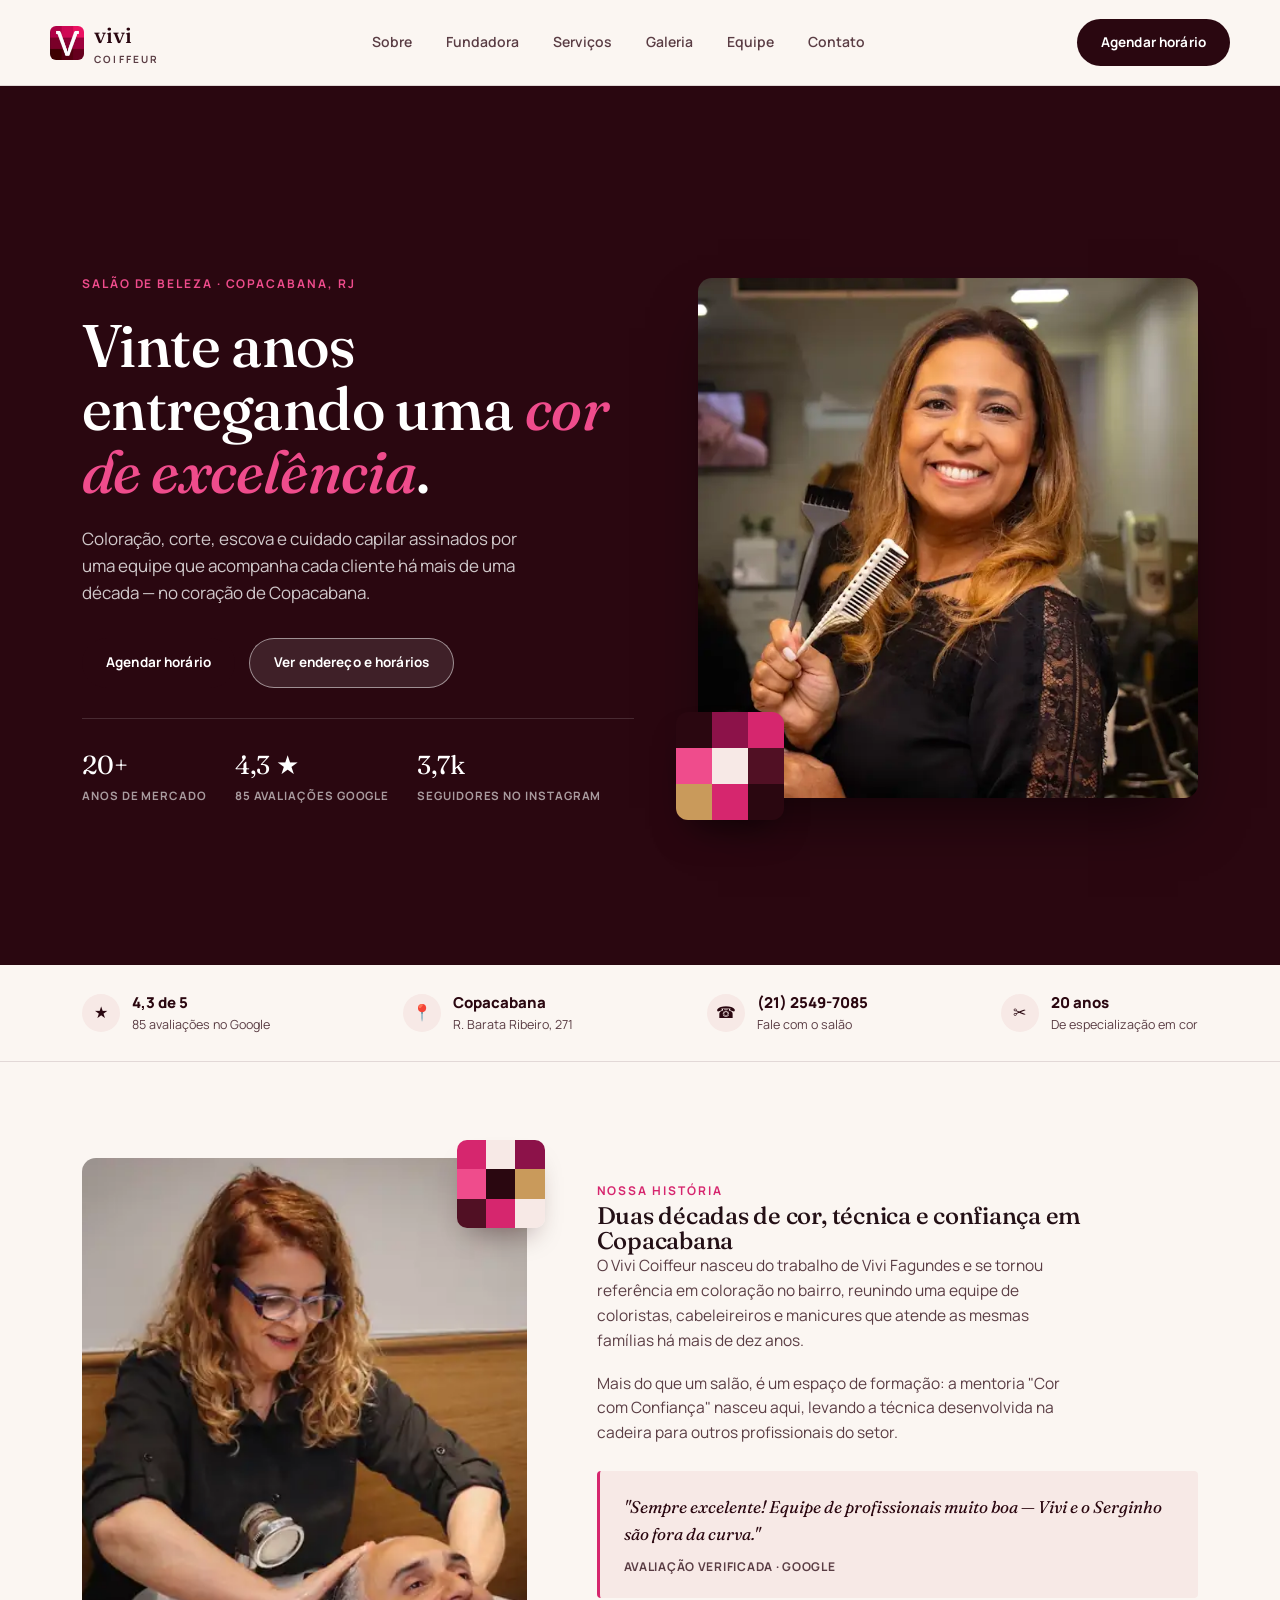
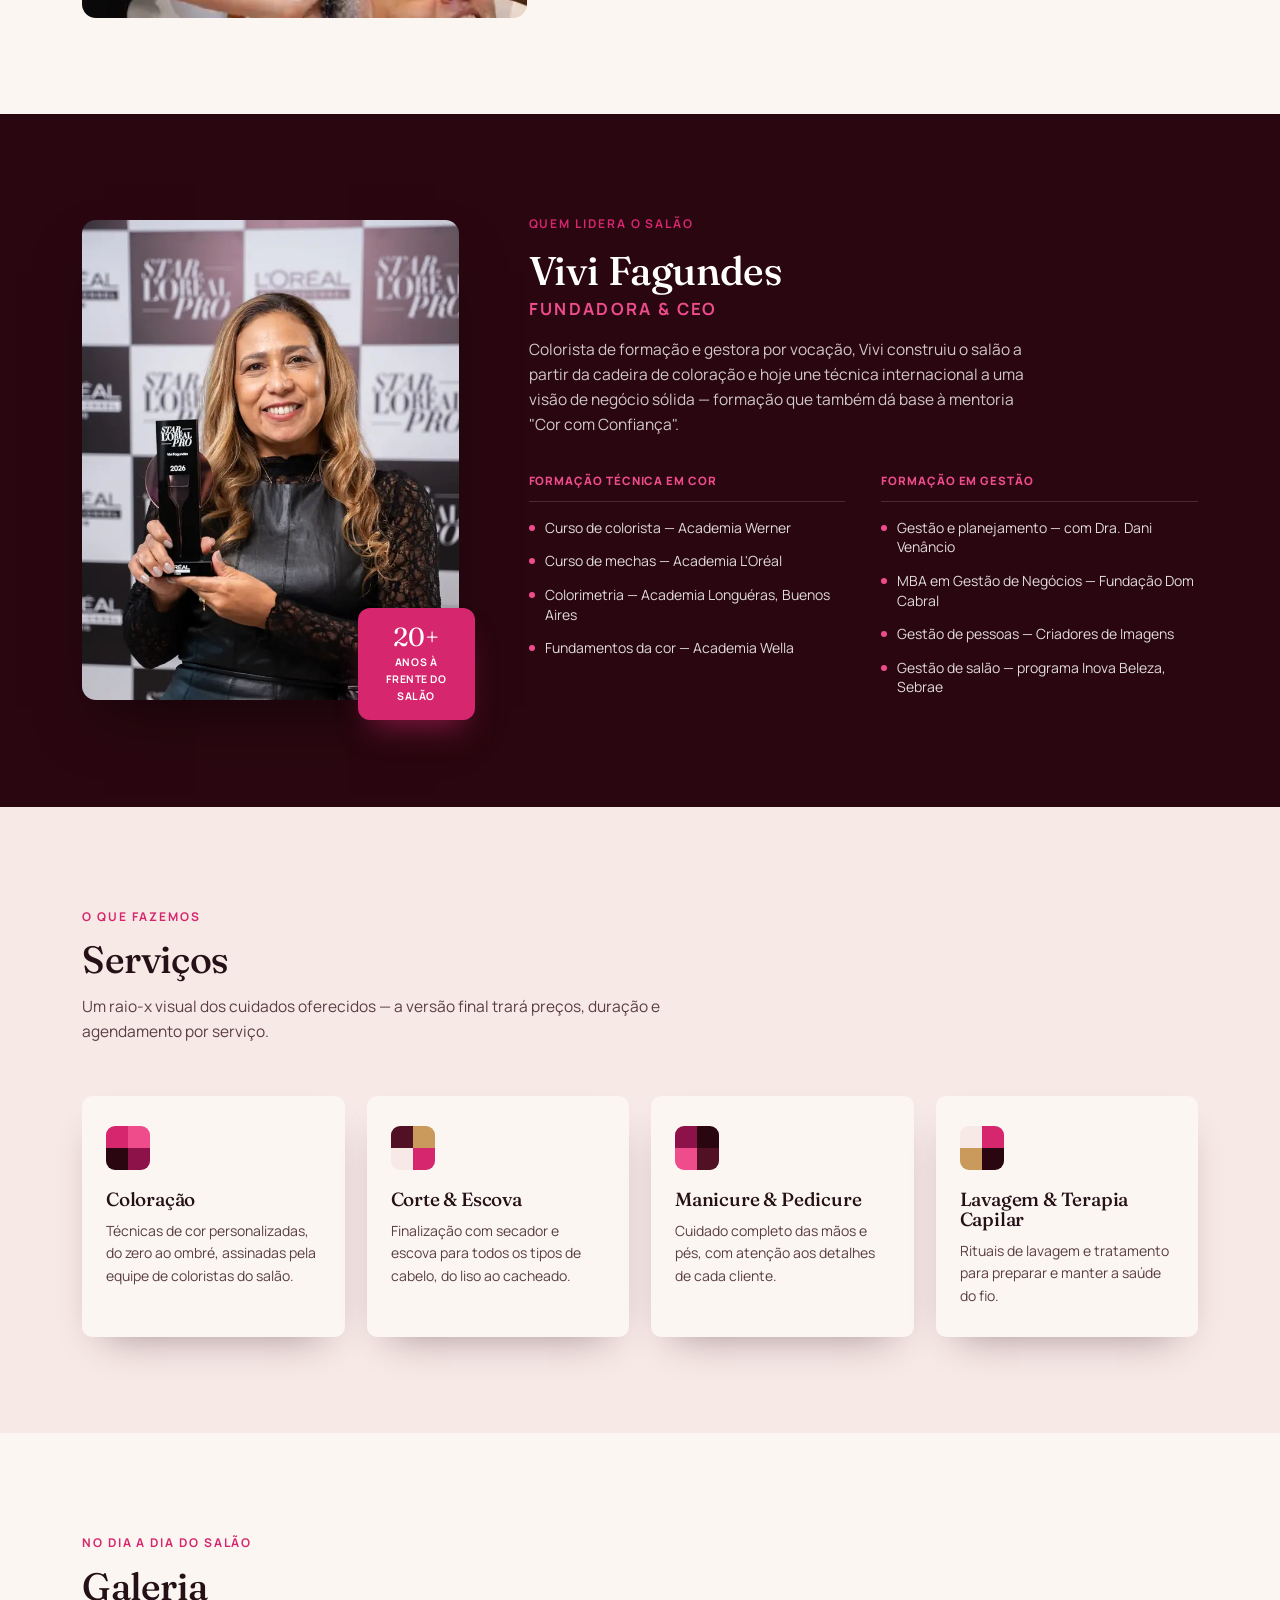
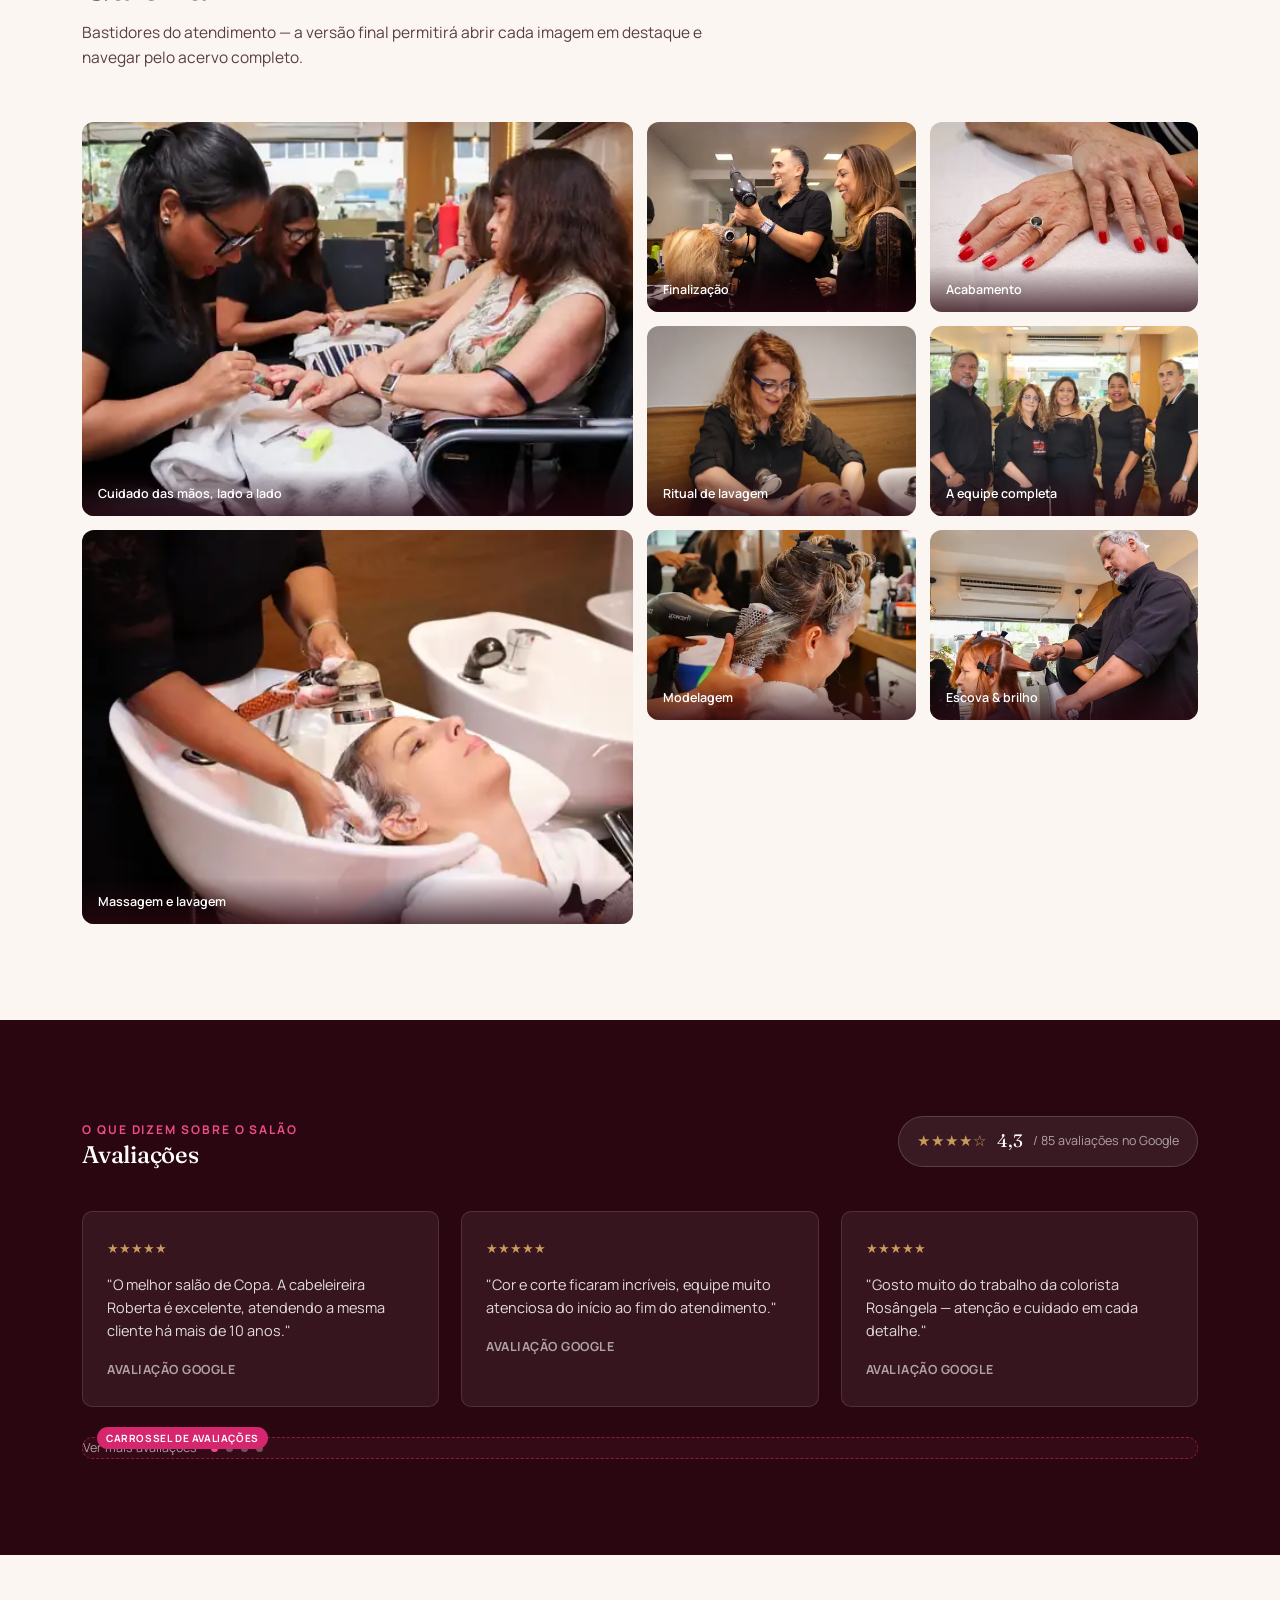
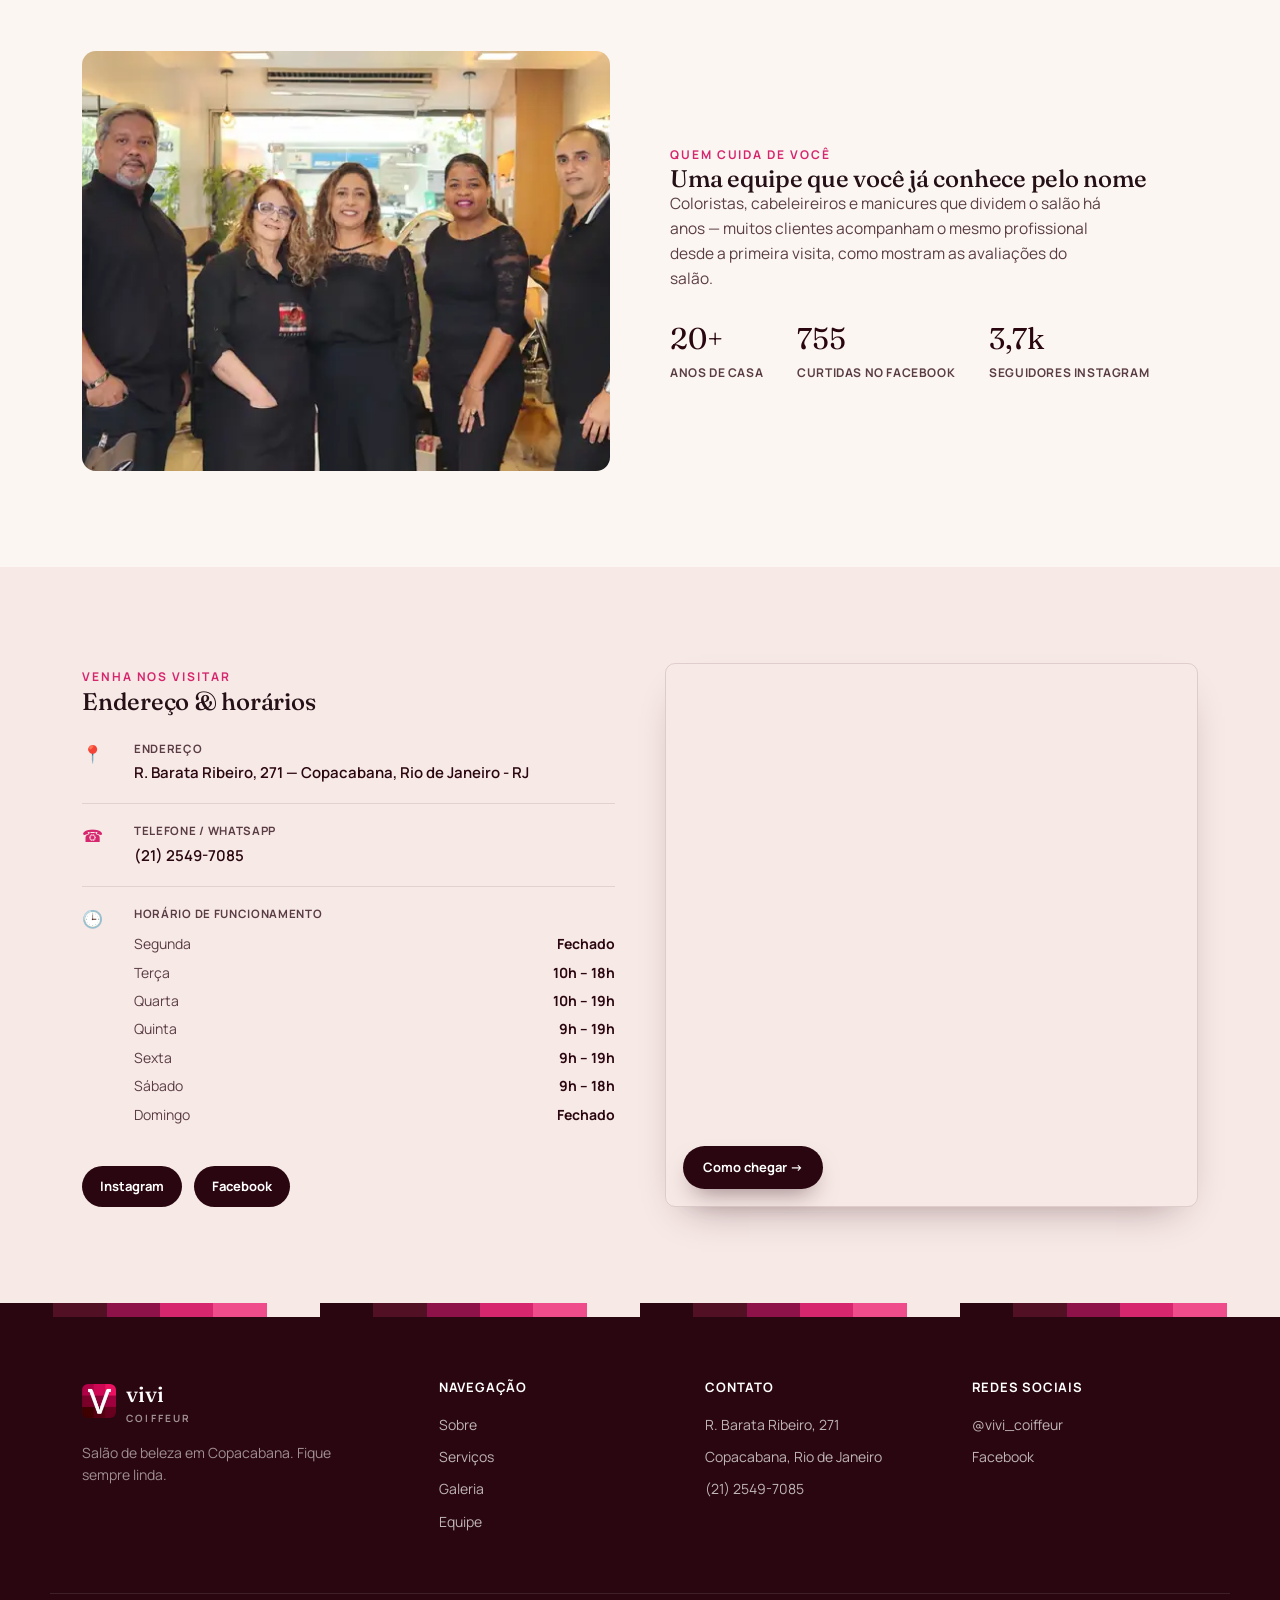
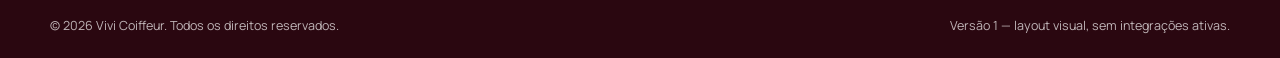
==== indexV3.html @ ca7fa46f "ReleaseV0" ====
<!DOCTYPE html>
<html lang="pt-BR">
<head>
<meta charset="UTF-8">
<meta name="viewport" content="width=device-width, initial-scale=1.0">
<title>Vivi Coiffeur — Salão de Beleza em Copacabana</title>
<link rel="preconnect" href="https://fonts.googleapis.com">
<link href="https://fonts.googleapis.com/css2?family=Fraunces:ital,opsz,wght@0,9..144,300;0,9..144,500;0,9..144,600;1,9..144,500&family=Manrope:wght@400;500;600;700;800&display=swap" rel="stylesheet">
<style>
  :root{
    --wine-950:#2a0710;
    --wine-900:#3a0a17;
    --wine-800:#511024;
    --berry-600:#8c1249;
    --pink-500:#d6266e;
    --pink-400:#ef4c8c;
    --blush-100:#f7e9e6;
    --cream-50:#fbf6f2;
    --ink:#241016;
    --ink-soft:#5a3d44;
    --gold:#c99a5b;
    --line: rgba(42,7,16,0.12);
    --radius-sm: 4px;
    --radius-md: 10px;
    --shadow-card: 0 18px 40px -22px rgba(42,7,16,0.45);
  }

  *{box-sizing:border-box; margin:0; padding:0;}
  html{scroll-behavior:smooth;}
  body{
    font-family:'Manrope', sans-serif;
    background:var(--cream-50);
    color:var(--ink);
    line-height:1.6;
    -webkit-font-smoothing:antialiased;
  }
  img{max-width:100%; display:block;}
  a{color:inherit; text-decoration:none;}
  .wrap{max-width:1180px; margin:0 auto; padding:0 32px;}
  h1,h2,h3{font-family:'Fraunces', serif; font-weight:500; letter-spacing:-0.01em; line-height:1.05;}
  .eyebrow{
    font-family:'Manrope', sans-serif;
    font-size:12px; font-weight:700; letter-spacing:0.16em; text-transform:uppercase;
    color:var(--pink-500);
  }
  .eyebrow.on-dark{ color:var(--pink-400); }

  /* ---------- swatch mosaic signature ---------- */
  .swatches{
    display:grid;
    grid-template-columns:repeat(3,1fr);
    grid-template-rows:repeat(3,1fr);
  }
  .swatches span{display:block;}
  .swatch-a{background:var(--wine-950);}
  .swatch-b{background:var(--wine-800);}
  .swatch-c{background:var(--berry-600);}
  .swatch-d{background:var(--pink-500);}
  .swatch-e{background:var(--pink-400);}
  .swatch-f{background:var(--blush-100);}
  .swatch-g{background:var(--gold);}

  .divider-swatches{
    display:grid;
    grid-template-columns:repeat(24,1fr);
    height:14px;
    width:100%;
  }
  .divider-swatches span:nth-child(6n+1){background:var(--wine-950);}
  .divider-swatches span:nth-child(6n+2){background:var(--wine-800);}
  .divider-swatches span:nth-child(6n+3){background:var(--berry-600);}
  .divider-swatches span:nth-child(6n+4){background:var(--pink-500);}
  .divider-swatches span:nth-child(6n+5){background:var(--pink-400);}
  .divider-swatches span:nth-child(6n+6){background:var(--blush-100);}

  /* ---------- interaction placeholder marker (dev annotation, remove in v2) ---------- */
  .interactive-slot{
    position:relative;
    border:1.5px dashed rgba(214,38,110,0.55);
    border-radius:var(--radius-md);
    background:rgba(239,76,140,0.06);
  }
  .interactive-slot::before{
    content: attr(data-slot);
    position:absolute;
    top:-11px; left:14px;
    background:var(--pink-500);
    color:#fff;
    font-size:10px;
    font-weight:700;
    letter-spacing:0.06em;
    text-transform:uppercase;
    padding:3px 9px;
    border-radius:20px;
    white-space:nowrap;
  }

  /* ---------- header ---------- */
  header{
    position:sticky; top:0; z-index:50;
    background:rgba(251,246,242,0.92);
    backdrop-filter:blur(8px);
    border-bottom:1px solid var(--line);
  }
  .nav{
    display:flex; align-items:center; justify-content:space-between;
    padding:18px 0;
  }
  .logo-mark{display:flex; align-items:center; gap:10px;}
  .logo-mark .v-tile{
    width:34px; height:34px; border-radius:6px; overflow:hidden;
    flex-shrink:0; object-fit:cover; display:block;
  }
  .logo-word{font-family:'Fraunces', serif; font-size:22px; font-weight:500; color:var(--wine-950);}
  .logo-word small{display:block; font-family:'Manrope',sans-serif; font-size:10px; letter-spacing:0.22em; text-transform:uppercase; color:var(--ink-soft); font-weight:700; margin-top:-2px;}

  nav.links{display:flex; gap:34px; font-size:14px; font-weight:600; color:var(--ink-soft);}
  nav.links a:hover{color:var(--pink-500);}

  .btn{
    display:inline-flex; align-items:center; gap:8px;
    padding:13px 24px;
    border-radius:30px;
    font-weight:700; font-size:13.5px;
    letter-spacing:0.01em;
    cursor:pointer;
    border:none;
  }
  .btn-primary{background:var(--wine-950); color:#fff;}
  .btn-primary:hover{background:var(--berry-600);}
  .btn-outline{background:transparent; border:1.5px solid var(--wine-950); color:var(--wine-950);}
  .btn-ghost-dark{background:rgba(255,255,255,0.1); border:1.5px solid rgba(255,255,255,0.5); color:#fff;}

  .nav-cta{display:flex; align-items:center; gap:16px;}
  @media (max-width:860px){ nav.links{display:none;} }

  /* ---------- hero ---------- */
  .hero{
    background:var(--wine-950);
    color:#fff;
    position:relative;
    overflow:hidden;
  }
  .hero .wrap{
    display:grid; grid-template-columns:1.05fr 0.95fr; gap:64px;
    align-items:center;
    padding-top:88px; padding-bottom:64px;
  }
  .hero h1{
    font-size:clamp(40px,5vw,60px);
    color:#fff;
    margin:18px 0 22px;
  }
  .hero h1 em{ color:var(--pink-400); font-style:italic; }
  .hero p.lead{
    font-size:17px;
    color:rgba(255,255,255,0.78);
    max-width:46ch;
    margin-bottom:32px;
  }
  .hero-actions{display:flex; gap:14px; flex-wrap:wrap; margin-bottom:30px;}
  .hero-meta{
    display:flex; gap:28px; flex-wrap:wrap;
    padding-top:26px; border-top:1px solid rgba(255,255,255,0.14);
  }
  .hero-meta .num{font-family:'Fraunces',serif; font-size:26px; color:#fff;}
  .hero-meta .lbl{font-size:11.5px; letter-spacing:0.08em; text-transform:uppercase; color:rgba(255,255,255,0.6); font-weight:700;}

  .hero-art{position:relative;}
  .hero-art .frame{
    position:relative;
    border-radius:14px;
    overflow:hidden;
    box-shadow:0 30px 60px -20px rgba(0,0,0,0.6);
  }
  .hero-art .frame img{
    width:100%; height:520px; object-fit:cover;
    display:block;
  }
  .hero-art .tile-badge{
    position:absolute; bottom:-22px; left:-22px;
    width:108px; height:108px;
    border-radius:12px; overflow:hidden;
    display:grid; grid-template-columns:repeat(3,1fr); grid-template-rows:repeat(3,1fr);
    box-shadow:0 20px 34px -14px rgba(0,0,0,0.55);
  }

  /* ---------- trust bar ---------- */
  .trustbar{
    background:var(--cream-50);
    border-bottom:1px solid var(--line);
  }
  .trustbar .wrap{
    display:flex; flex-wrap:wrap; gap:34px;
    padding:26px 32px;
    justify-content:space-between;
  }
  .trust-item{display:flex; align-items:center; gap:12px;}
  .trust-item .icon{
    width:38px; height:38px; border-radius:50%;
    background:var(--blush-100); color:var(--wine-950);
    display:flex; align-items:center; justify-content:center;
    font-size:16px;
  }
  .trust-item .t-num{font-weight:800; font-size:15px; color:var(--wine-950);}
  .trust-item .t-lbl{font-size:12.5px; color:var(--ink-soft);}

  /* ---------- section shell ---------- */
  section{padding:96px 0;}
  .section-head{max-width:640px; margin-bottom:52px;}
  .section-head h2{font-size:clamp(28px,3.4vw,38px); margin-top:12px;}
  .section-head p{color:var(--ink-soft); margin-top:14px; font-size:15.5px;}
  .section-head.center{margin-left:auto; margin-right:auto; text-align:center;}

  /* ---------- about ---------- */
  .about .wrap{display:grid; grid-template-columns:0.85fr 1.15fr; gap:70px; align-items:center;}
  .about-art{position:relative;}
  .about-art img{border-radius:14px; width:100%; height:460px; object-fit:cover; object-position:top;}
  .about-art .swatch-strip{
    position:absolute; top:-18px; right:-18px;
    width:88px; height:88px; border-radius:10px; overflow:hidden;
    box-shadow:0 16px 28px -12px rgba(42,7,16,0.4);
  }
  .about-copy p{margin-bottom:18px; color:var(--ink-soft); font-size:15.5px; max-width:52ch;}
  .about-quote{
    margin-top:26px; padding:22px 24px;
    background:var(--blush-100);
    border-left:3px solid var(--pink-500);
    border-radius:var(--radius-sm);
    font-family:'Fraunces',serif; font-style:italic; font-size:17px;
    color:var(--wine-950);
  }
  .about-quote span{display:block; margin-top:10px; font-family:'Manrope',sans-serif; font-style:normal; font-size:12px; font-weight:700; letter-spacing:0.06em; text-transform:uppercase; color:var(--ink-soft);}

  /* ---------- founder / CEO ---------- */
  .founder{
    background:var(--wine-950);
    color:#fff;
    position:relative;
  }
  .founder .wrap{
    display:grid; grid-template-columns:0.72fr 1.28fr; gap:70px; align-items:center;
  }
  .founder-art{position:relative;}
  .founder-art .frame{border-radius:14px; overflow:hidden; box-shadow:0 30px 60px -22px rgba(0,0,0,0.55);}
  .founder-art .frame img{width:100%; height:480px; object-fit:cover; object-position:top;}
  .founder-tag{
    position:absolute; bottom:-20px; right:-16px;
    background:var(--pink-500);
    border-radius:12px;
    padding:16px 20px;
    text-align:center;
    box-shadow:0 18px 30px -12px rgba(214,38,110,0.55);
  }
  .founder-tag .num{display:block; font-family:'Fraunces',serif; font-size:26px; line-height:1;}
  .founder-tag .lbl{display:block; font-size:10.5px; text-transform:uppercase; letter-spacing:0.05em; font-weight:700; margin-top:4px; max-width:11ch;}
  .founder-copy h2{color:#fff; font-size:clamp(28px,3.4vw,40px); margin:14px 0 20px;}
  .founder-copy h2 span{display:block; font-size:0.42em; font-family:'Manrope',sans-serif; font-weight:700; letter-spacing:0.14em; text-transform:uppercase; color:var(--pink-400); margin-top:8px;}
  .founder-copy > p{color:rgba(255,255,255,0.78); font-size:15.5px; max-width:56ch; margin-bottom:36px;}
  .credentials{display:grid; grid-template-columns:1fr 1fr; gap:36px;}
  .cred-group h4{
    font-size:11.5px; text-transform:uppercase; letter-spacing:0.08em; font-weight:800;
    color:var(--pink-400); margin-bottom:16px; padding-bottom:10px;
    border-bottom:1px solid rgba(255,255,255,0.14);
  }
  .cred-group ul{list-style:none;}
  .cred-group li{
    display:flex; align-items:flex-start; gap:10px;
    font-size:14px; color:rgba(255,255,255,0.85);
    margin-bottom:14px; line-height:1.4;
  }
  .cred-group .dot{
    width:6px; height:6px; border-radius:50%; background:var(--pink-400);
    margin-top:7px; flex-shrink:0;
  }
  @media (max-width:860px){
    .founder .wrap{grid-template-columns:1fr;}
    .credentials{grid-template-columns:1fr;}
  }

  /* ---------- services ---------- */
  .services{background:var(--blush-100);}
  .service-grid{
    display:grid; grid-template-columns:repeat(4,1fr); gap:22px;
  }
  .service-card{
    background:var(--cream-50);
    border-radius:var(--radius-md);
    padding:30px 24px;
    box-shadow:var(--shadow-card);
  }
  .service-card .tile{
    width:44px; height:44px; border-radius:9px; overflow:hidden; margin-bottom:20px;
    display:grid; grid-template-columns:1fr 1fr; grid-template-rows:1fr 1fr;
  }
  .service-card h3{font-size:19px; margin-bottom:10px;}
  .service-card p{font-size:14px; color:var(--ink-soft);}
  @media (max-width:960px){ .service-grid{grid-template-columns:repeat(2,1fr);} }

  /* ---------- gallery ---------- */
  .gallery-grid{
    display:grid;
    grid-template-columns:repeat(4,1fr);
    grid-auto-rows:190px;
    gap:14px;
  }
  .gallery-grid figure{
    border-radius:12px; overflow:hidden; position:relative; margin:0;
  }
  .gallery-grid img{width:100%; height:100%; object-fit:cover;}
  .gallery-grid .g-wide{grid-column:span 2; grid-row:span 2;}
  .gallery-grid figcaption{
    position:absolute; left:0; right:0; bottom:0;
    padding:14px 16px 12px;
    background:linear-gradient(to top, rgba(42,7,16,0.75), transparent);
    color:#fff; font-size:12.5px; font-weight:600;
  }
  @media (max-width:860px){
    .gallery-grid{grid-template-columns:repeat(2,1fr); grid-auto-rows:170px;}
    .gallery-grid .g-wide{grid-column:span 2; grid-row:span 1;}
  }

  /* ---------- testimonials ---------- */
  .testimonials{background:var(--wine-950); color:#fff; position:relative; overflow:hidden;}
  .test-top{display:flex; justify-content:space-between; align-items:flex-end; gap:24px; flex-wrap:wrap;}
  .test-top h2{color:#fff;}
  .rating-pill{
    display:flex; align-items:center; gap:10px;
    background:rgba(255,255,255,0.08);
    border:1px solid rgba(255,255,255,0.16);
    padding:10px 18px; border-radius:30px;
  }
  .rating-pill .stars{color:var(--gold); font-size:15px; letter-spacing:1px;}
  .rating-pill .rnum{font-family:'Fraunces',serif; font-size:18px;}
  .test-track{
    display:grid; grid-template-columns:repeat(3,1fr); gap:22px; margin-top:44px;
  }
  .test-card{
    background:rgba(255,255,255,0.06);
    border:1px solid rgba(255,255,255,0.12);
    border-radius:var(--radius-md);
    padding:26px 24px;
  }
  .test-card .stars{color:var(--gold); font-size:13px; margin-bottom:14px;}
  .test-card p{font-size:14.5px; color:rgba(255,255,255,0.85); margin-bottom:18px;}
  .test-card .who{font-size:12.5px; font-weight:700; color:rgba(255,255,255,0.6); text-transform:uppercase; letter-spacing:0.04em;}
  .test-controls{
    margin-top:30px; display:flex; align-items:center; gap:14px;
  }
  .test-controls .dots{display:flex; gap:8px;}
  .test-controls .dots span{width:7px; height:7px; border-radius:50%; background:rgba(255,255,255,0.3);}
  .test-controls .dots span.active{background:var(--pink-400);}
  @media (max-width:960px){ .test-track{grid-template-columns:1fr;} }

  /* ---------- team ---------- */
  .team .wrap{display:grid; grid-template-columns:1fr 1fr; gap:60px; align-items:center;}
  .team-art{border-radius:14px; overflow:hidden;}
  .team-art img{width:100%; height:420px; object-fit:cover; object-position:top;}
  .team-copy p{color:var(--ink-soft); font-size:15.5px; margin-bottom:24px; max-width:48ch;}
  .team-stats{display:flex; gap:34px;}
  .team-stats .num{font-family:'Fraunces',serif; font-size:30px; color:var(--wine-950);}
  .team-stats .lbl{font-size:12px; color:var(--ink-soft); text-transform:uppercase; letter-spacing:0.05em; font-weight:700;}

  /* ---------- contact / location ---------- */
  .contact{background:var(--blush-100);}
  .contact .wrap{display:grid; grid-template-columns:1fr 1fr; gap:50px;}
  .contact-info h2{margin-bottom:8px;}
  .info-row{
    display:flex; gap:16px; padding:18px 0; border-bottom:1px solid rgba(42,7,16,0.1);
  }
  .info-row .icon{width:36px; flex-shrink:0; font-size:17px; color:var(--pink-500);}
  .info-row .label{font-size:11.5px; text-transform:uppercase; letter-spacing:0.06em; font-weight:700; color:var(--ink-soft); margin-bottom:3px;}
  .info-row .value{font-size:15px; font-weight:600; color:var(--wine-950);}
  .hours-grid{display:grid; grid-template-columns:auto 1fr; gap:6px 20px; font-size:14px;}
  .hours-grid .day{color:var(--ink-soft);}
  .hours-grid .time{font-weight:700; color:var(--wine-950); text-align:right;}
  .social-row{display:flex; gap:12px; margin-top:22px;}
  .social-row a{
    padding:10px 18px; border-radius:30px; background:var(--wine-950); color:#fff;
    font-size:13px; font-weight:700; display:flex; align-items:center; gap:8px;
  }
  .contact-map{position:relative;}
  .map-frame{
    height:100%; min-height:420px;
    border-radius:var(--radius-md);
    overflow:hidden;
    box-shadow:var(--shadow-card);
    border:1px solid var(--line);
  }
  .map-frame iframe{width:100%; height:100%; min-height:420px; display:block;}
  .map-directions{
    position:absolute; bottom:18px; left:18px;
    background:var(--wine-950); color:#fff;
    padding:11px 20px; border-radius:30px;
    font-size:13px; font-weight:700;
    box-shadow:0 12px 24px -10px rgba(42,7,16,0.5);
  }
  .map-directions:hover{background:var(--berry-600);}

  /* ---------- footer ---------- */
  footer{background:var(--wine-950); color:rgba(255,255,255,0.7); padding-top:60px;}
  .foot-top{display:grid; grid-template-columns:1.4fr 1fr 1fr 1fr; gap:40px; padding-bottom:50px; border-bottom:1px solid rgba(255,255,255,0.1);}
  footer h4{color:#fff; font-size:13px; text-transform:uppercase; letter-spacing:0.06em; margin-bottom:16px;}
  footer ul{list-style:none;}
  footer li{margin-bottom:10px; font-size:14px;}
  footer li a:hover{color:var(--pink-400);}
  .foot-bottom{
    display:flex; justify-content:space-between; align-items:center;
    padding:22px 0; font-size:12.5px; flex-wrap:wrap; gap:10px;
  }
  @media (max-width:860px){
    .hero .wrap, .about .wrap, .team .wrap, .contact .wrap{grid-template-columns:1fr;}
    .hero-art{order:-1;}
    .foot-top{grid-template-columns:1fr 1fr;}
  }
</style>
</head>
<body>

<!-- ============ HEADER ============ -->
<header>
  <div class="wrap nav">
    <a href="#" class="logo-mark">
      <img class="v-tile" src="[data-uri]" alt="Logo Vivi Coiffeur">
      <div class="logo-word">vivi<small>coiffeur</small></div>
    </a>
    <nav class="links">
      <a href="#sobre">Sobre</a>
      <a href="#fundadora">Fundadora</a>
      <a href="#servicos">Serviços</a>
      <a href="#galeria">Galeria</a>
      <a href="#equipe">Equipe</a>
      <a href="#contato">Contato</a>
    </nav>
    <div class="nav-cta">
      <a href="https://wa.me/552125497085?text=Ol%C3%A1%2C%20vim%20pelo%20site%20e%20gostaria%20de%20agendar%20um%20hor%C3%A1rio." target="_blank" rel="noopener" class="btn btn-primary">Agendar horário</a>
    </div>
  </div>
</header>

<!-- ============ HERO ============ -->
<section class="hero">
  <div class="wrap">
    <div class="hero-copy">
      <span class="eyebrow on-dark">Salão de beleza · Copacabana, RJ</span>
      <h1>Vinte anos entregando uma <em>cor de excelência</em>.</h1>
      <p class="lead">Coloração, corte, escova e cuidado capilar assinados por uma equipe que acompanha cada cliente há mais de uma década — no coração de Copacabana.</p>
      <div class="hero-actions">
        <a href="https://wa.me/552125497085?text=Ol%C3%A1%2C%20vim%20pelo%20site%20e%20gostaria%20de%20agendar%20um%20hor%C3%A1rio." target="_blank" rel="noopener" class="btn btn-primary">Agendar horário</a>
        <a href="#contato" class="btn btn-ghost-dark">Ver endereço e horários</a>
      </div>
      <div class="hero-meta">
        <div>
          <div class="num">20+</div>
          <div class="lbl">Anos de mercado</div>
        </div>
        <div>
          <div class="num">4,3 ★</div>
          <div class="lbl">85 avaliações Google</div>
        </div>
        <div>
          <div class="num">3,7k</div>
          <div class="lbl">Seguidores no Instagram</div>
        </div>
      </div>
    </div>
    <div class="hero-art">
      <div class="frame">
        <img src="[data-uri]" alt="Profissional do Vivi Coiffeur sorrindo com pente e pincel de coloração">
      </div>
      <div class="tile-badge swatches">
        <span class="swatch-a"></span><span class="swatch-c"></span><span class="swatch-d"></span>
        <span class="swatch-e"></span><span class="swatch-f"></span><span class="swatch-b"></span>
        <span class="swatch-g"></span><span class="swatch-d"></span><span class="swatch-a"></span>
      </div>
    </div>
  </div>
</section>

<!-- ============ TRUST BAR ============ -->
<div class="trustbar">
  <div class="wrap">
    <div class="trust-item">
      <div class="icon">★</div>
      <div><div class="t-num">4,3 de 5</div><div class="t-lbl">85 avaliações no Google</div></div>
    </div>
    <div class="trust-item">
      <div class="icon">📍</div>
      <div><div class="t-num">Copacabana</div><div class="t-lbl">R. Barata Ribeiro, 271</div></div>
    </div>
    <div class="trust-item">
      <div class="icon">☎</div>
      <div><div class="t-num">(21) 2549-7085</div><div class="t-lbl">Fale com o salão</div></div>
    </div>
    <div class="trust-item">
      <div class="icon">✂</div>
      <div><div class="t-num">20 anos</div><div class="t-lbl">De especialização em cor</div></div>
    </div>
  </div>
</div>

<!-- ============ ABOUT ============ -->
<section class="about" id="sobre">
  <div class="wrap">
    <div class="about-art">
      <img loading="lazy" decoding="async" src="[data-uri]" alt="Lavagem e tratamento capilar no Vivi Coiffeur">
      <div class="swatch-strip swatches">
        <span class="swatch-d"></span><span class="swatch-f"></span><span class="swatch-c"></span>
        <span class="swatch-e"></span><span class="swatch-a"></span><span class="swatch-g"></span>
        <span class="swatch-b"></span><span class="swatch-d"></span><span class="swatch-f"></span>
      </div>
    </div>
    <div class="about-copy">
      <span class="eyebrow">Nossa história</span>
      <h2>Duas décadas de cor, técnica e confiança em Copacabana</h2>
      <p>O Vivi Coiffeur nasceu do trabalho de Vivi Fagundes e se tornou referência em coloração no bairro, reunindo uma equipe de coloristas, cabeleireiros e manicures que atende as mesmas famílias há mais de dez anos.</p>
      <p>Mais do que um salão, é um espaço de formação: a mentoria "Cor com Confiança" nasceu aqui, levando a técnica desenvolvida na cadeira para outros profissionais do setor.</p>
      <div class="about-quote">
        "Sempre excelente! Equipe de profissionais muito boa — Vivi e o Serginho são fora da curva."
        <span>Avaliação verificada · Google</span>
      </div>
    </div>
  </div>
</section>

<!-- ============ FOUNDER / CEO ============ -->
<section class="founder" id="fundadora">
  <div class="wrap">
    <div class="founder-art">
      <div class="frame">
        <img loading="lazy" decoding="async" src="[data-uri]" alt="Vivi Fagundes, fundadora e CEO do Vivi Coiffeur, recebendo o prêmio Star L'Oréal Pro 2026">
      </div>
      <div class="founder-tag">
        <span class="num">20+</span>
        <span class="lbl">Anos à frente do salão</span>
      </div>
    </div>
    <div class="founder-copy">
      <span class="eyebrow">Quem lidera o salão</span>
      <h2>Vivi Fagundes<br><span>Fundadora &amp; CEO</span></h2>
      <p>Colorista de formação e gestora por vocação, Vivi construiu o salão a partir da cadeira de coloração e hoje une técnica internacional a uma visão de negócio sólida — formação que também dá base à mentoria "Cor com Confiança".</p>

      <div class="credentials">
        <div class="cred-group">
          <h4>Formação técnica em cor</h4>
          <ul>
            <li><span class="dot"></span>Curso de colorista — Academia Werner</li>
            <li><span class="dot"></span>Curso de mechas — Academia L'Oréal</li>
            <li><span class="dot"></span>Colorimetria — Academia Longuéras, Buenos Aires</li>
            <li><span class="dot"></span>Fundamentos da cor — Academia Wella</li>
          </ul>
        </div>
        <div class="cred-group">
          <h4>Formação em gestão</h4>
          <ul>
            <li><span class="dot"></span>Gestão e planejamento — com Dra. Dani Venâncio</li>
            <li><span class="dot"></span>MBA em Gestão de Negócios — Fundação Dom Cabral</li>
            <li><span class="dot"></span>Gestão de pessoas — Criadores de Imagens</li>
            <li><span class="dot"></span>Gestão de salão — programa Inova Beleza, Sebrae</li>
          </ul>
        </div>
      </div>
    </div>
  </div>
</section>

<!-- ============ SERVICES ============ -->
<section class="services" id="servicos">
  <div class="wrap">
    <div class="section-head">
      <span class="eyebrow">O que fazemos</span>
      <h2>Serviços</h2>
      <p>Um raio-x visual dos cuidados oferecidos — a versão final trará preços, duração e agendamento por serviço.</p>
    </div>
    <div class="service-grid">
      <div class="service-card">
        <div class="tile swatches"><span class="swatch-d"></span><span class="swatch-e"></span><span class="swatch-a"></span><span class="swatch-c"></span></div>
        <h3>Coloração</h3>
        <p>Técnicas de cor personalizadas, do zero ao ombré, assinadas pela equipe de coloristas do salão.</p>
      </div>
      <div class="service-card">
        <div class="tile swatches"><span class="swatch-b"></span><span class="swatch-g"></span><span class="swatch-f"></span><span class="swatch-d"></span></div>
        <h3>Corte &amp; Escova</h3>
        <p>Finalização com secador e escova para todos os tipos de cabelo, do liso ao cacheado.</p>
      </div>
      <div class="service-card">
        <div class="tile swatches"><span class="swatch-c"></span><span class="swatch-a"></span><span class="swatch-e"></span><span class="swatch-b"></span></div>
        <h3>Manicure &amp; Pedicure</h3>
        <p>Cuidado completo das mãos e pés, com atenção aos detalhes de cada cliente.</p>
      </div>
      <div class="service-card">
        <div class="tile swatches"><span class="swatch-f"></span><span class="swatch-d"></span><span class="swatch-g"></span><span class="swatch-a"></span></div>
        <h3>Lavagem &amp; Terapia Capilar</h3>
        <p>Rituais de lavagem e tratamento para preparar e manter a saúde do fio.</p>
      </div>
    </div>
  </div>
</section>

<!-- ============ GALLERY ============ -->
<section class="gallery" id="galeria">
  <div class="wrap">
    <div class="section-head">
      <span class="eyebrow">No dia a dia do salão</span>
      <h2>Galeria</h2>
      <p>Bastidores do atendimento — a versão final permitirá abrir cada imagem em destaque e navegar pelo acervo completo.</p>
    </div>
    <div class="gallery-grid">
      <figure class="g-wide"><img loading="lazy" decoding="async" src="[data-uri]" alt="Equipe de manicures atendendo clientes"><figcaption>Cuidado das mãos, lado a lado</figcaption></figure>
      <figure><img loading="lazy" decoding="async" src="[data-uri]" alt="Finalização com secador de cabelo"><figcaption>Finalização</figcaption></figure>
      <figure><img loading="lazy" decoding="async" src="[data-uri]" alt="Detalhe de unhas pintadas de vermelho"><figcaption>Acabamento</figcaption></figure>
      <figure><img loading="lazy" decoding="async" src="[data-uri]" alt="Lavagem de cabelo na pia do salão"><figcaption>Ritual de lavagem</figcaption></figure>
      <figure><img loading="lazy" decoding="async" src="[data-uri]" alt="Equipe do Vivi Coiffeur reunida no salão"><figcaption>A equipe completa</figcaption></figure>
      <figure class="g-wide"><img loading="lazy" decoding="async" src="[data-uri]" alt="Lavagem de cabelo com massagem no couro cabeludo"><figcaption>Massagem e lavagem</figcaption></figure>
      <figure><img loading="lazy" decoding="async" src="[data-uri]" alt="Finalização com babyliss em cabelo grisalho"><figcaption>Modelagem</figcaption></figure>
      <figure><img loading="lazy" decoding="async" src="[data-uri]" alt="Finalização de cabelo ruivo com secador"><figcaption>Escova &amp; brilho</figcaption></figure>
    </div>
  </div>
</section>

<!-- ============ TESTIMONIALS ============ -->
<section class="testimonials">
  <div class="wrap">
    <div class="test-top">
      <div>
        <span class="eyebrow on-dark">O que dizem sobre o salão</span>
        <h2>Avaliações</h2>
      </div>
      <div class="rating-pill">
        <span class="stars">★★★★☆</span>
        <span class="rnum">4,3</span>
        <span style="font-size:12.5px; color:rgba(255,255,255,0.6);">/ 85 avaliações no Google</span>
      </div>
    </div>
    <div class="test-track">
      <div class="test-card">
        <div class="stars">★★★★★</div>
        <p>"O melhor salão de Copa. A cabeleireira Roberta é excelente, atendendo a mesma cliente há mais de 10 anos."</p>
        <div class="who">Avaliação Google</div>
      </div>
      <div class="test-card">
        <div class="stars">★★★★★</div>
        <p>"Cor e corte ficaram incríveis, equipe muito atenciosa do início ao fim do atendimento."</p>
        <div class="who">Avaliação Google</div>
      </div>
      <div class="test-card">
        <div class="stars">★★★★★</div>
        <p>"Gosto muito do trabalho da colorista Rosângela — atenção e cuidado em cada detalhe."</p>
        <div class="who">Avaliação Google</div>
      </div>
    </div>
    <div class="test-controls interactive-slot" data-slot="Carrossel de avaliações">
      <span style="font-size:12.5px; color:rgba(255,255,255,0.6);">Ver mais avaliações</span>
      <div class="dots"><span class="active"></span><span></span><span></span><span></span></div>
    </div>
  </div>
</section>

<!-- ============ TEAM ============ -->
<section class="team" id="equipe">
  <div class="wrap">
    <div class="team-art">
      <img loading="lazy" decoding="async" src="[data-uri]" alt="Equipe do Vivi Coiffeur reunida no salão em Copacabana">
    </div>
    <div class="team-copy">
      <span class="eyebrow">Quem cuida de você</span>
      <h2>Uma equipe que você já conhece pelo nome</h2>
      <p>Coloristas, cabeleireiros e manicures que dividem o salão há anos — muitos clientes acompanham o mesmo profissional desde a primeira visita, como mostram as avaliações do salão.</p>
      <div class="team-stats">
        <div><div class="num">20+</div><div class="lbl">Anos de casa</div></div>
        <div><div class="num">755</div><div class="lbl">Curtidas no Facebook</div></div>
        <div><div class="num">3,7k</div><div class="lbl">Seguidores Instagram</div></div>
      </div>
    </div>
  </div>
</section>

<!-- ============ CONTACT ============ -->
<section class="contact" id="contato">
  <div class="wrap">
    <div class="contact-info">
      <span class="eyebrow">Venha nos visitar</span>
      <h2>Endereço &amp; horários</h2>

      <div class="info-row">
        <div class="icon">📍</div>
        <div>
          <div class="label">Endereço</div>
          <div class="value">R. Barata Ribeiro, 271 — Copacabana, Rio de Janeiro - RJ</div>
        </div>
      </div>
      <div class="info-row">
        <div class="icon">☎</div>
        <div>
          <div class="label">Telefone / WhatsApp</div>
          <div class="value"><a href="https://wa.me/552125497085" target="_blank" rel="noopener" style="color:inherit;">(21) 2549-7085</a></div>
        </div>
      </div>
      <div class="info-row" style="border-bottom:none;">
        <div class="icon">🕒</div>
        <div style="width:100%;">
          <div class="label" style="margin-bottom:10px;">Horário de funcionamento</div>
          <div class="hours-grid">
            <div class="day">Segunda</div><div class="time">Fechado</div>
            <div class="day">Terça</div><div class="time">10h – 18h</div>
            <div class="day">Quarta</div><div class="time">10h – 19h</div>
            <div class="day">Quinta</div><div class="time">9h – 19h</div>
            <div class="day">Sexta</div><div class="time">9h – 19h</div>
            <div class="day">Sábado</div><div class="time">9h – 18h</div>
            <div class="day">Domingo</div><div class="time">Fechado</div>
          </div>
        </div>
      </div>

      <div class="social-row">
        <a href="https://www.instagram.com/vivi_coiffeur/" target="_blank" rel="noopener">Instagram</a>
        <a href="https://www.facebook.com/vivicoiffeursalaodebeleza/" target="_blank" rel="noopener">Facebook</a>
      </div>
    </div>

    <div class="contact-map">
      <div class="map-frame">
        <iframe
          src="https://www.google.com/maps?q=Vivi+Coiffeur,+R.+Barata+Ribeiro,+271+-+Copacabana,+Rio+de+Janeiro+-+RJ,+22040-002&output=embed"
          width="100%" height="100%" style="border:0;" allowfullscreen="" loading="lazy" referrerpolicy="no-referrer-when-downgrade"
          title="Mapa — Vivi Coiffeur, R. Barata Ribeiro 271, Copacabana">
        </iframe>
      </div>
      <a class="map-directions" href="https://www.google.com/maps/dir/?api=1&destination=Vivi+Coiffeur,+R.+Barata+Ribeiro,+271+-+Copacabana,+Rio+de+Janeiro" target="_blank" rel="noopener">Como chegar →</a>
    </div>
  </div>
</section>

<div class="divider-swatches">
  <span></span><span></span><span></span><span></span><span></span><span></span><span></span><span></span>
  <span></span><span></span><span></span><span></span><span></span><span></span><span></span><span></span>
  <span></span><span></span><span></span><span></span><span></span><span></span><span></span><span></span>
</div>

<!-- ============ FOOTER ============ -->
<footer>
  <div class="wrap foot-top">
    <div>
      <div class="logo-mark" style="margin-bottom:16px;">
        <img class="v-tile" src="[data-uri]" alt="Logo Vivi Coiffeur">
        <div class="logo-word" style="color:#fff;">vivi<small style="color:rgba(255,255,255,0.55);">coiffeur</small></div>
      </div>
      <p style="font-size:14px; max-width:32ch; color:rgba(255,255,255,0.55);">Salão de beleza em Copacabana. Fique sempre linda.</p>
    </div>
    <div>
      <h4>Navegação</h4>
      <ul>
        <li><a href="#sobre">Sobre</a></li>
        <li><a href="#servicos">Serviços</a></li>
        <li><a href="#galeria">Galeria</a></li>
        <li><a href="#equipe">Equipe</a></li>
      </ul>
    </div>
    <div>
      <h4>Contato</h4>
      <ul>
        <li>R. Barata Ribeiro, 271</li>
        <li>Copacabana, Rio de Janeiro</li>
        <li>(21) 2549-7085</li>
      </ul>
    </div>
    <div>
      <h4>Redes sociais</h4>
      <ul>
        <li><a href="https://www.instagram.com/vivi_coiffeur/" target="_blank" rel="noopener">@vivi_coiffeur</a></li>
        <li><a href="https://www.facebook.com/vivicoiffeursalaodebeleza/" target="_blank" rel="noopener">Facebook</a></li>
      </ul>
    </div>
  </div>
  <div class="wrap foot-bottom">
    <span>© 2026 Vivi Coiffeur. Todos os direitos reservados.</span>
    <span>Versão 1 — layout visual, sem integrações ativas.</span>
  </div>
</footer>



</body>
</html>
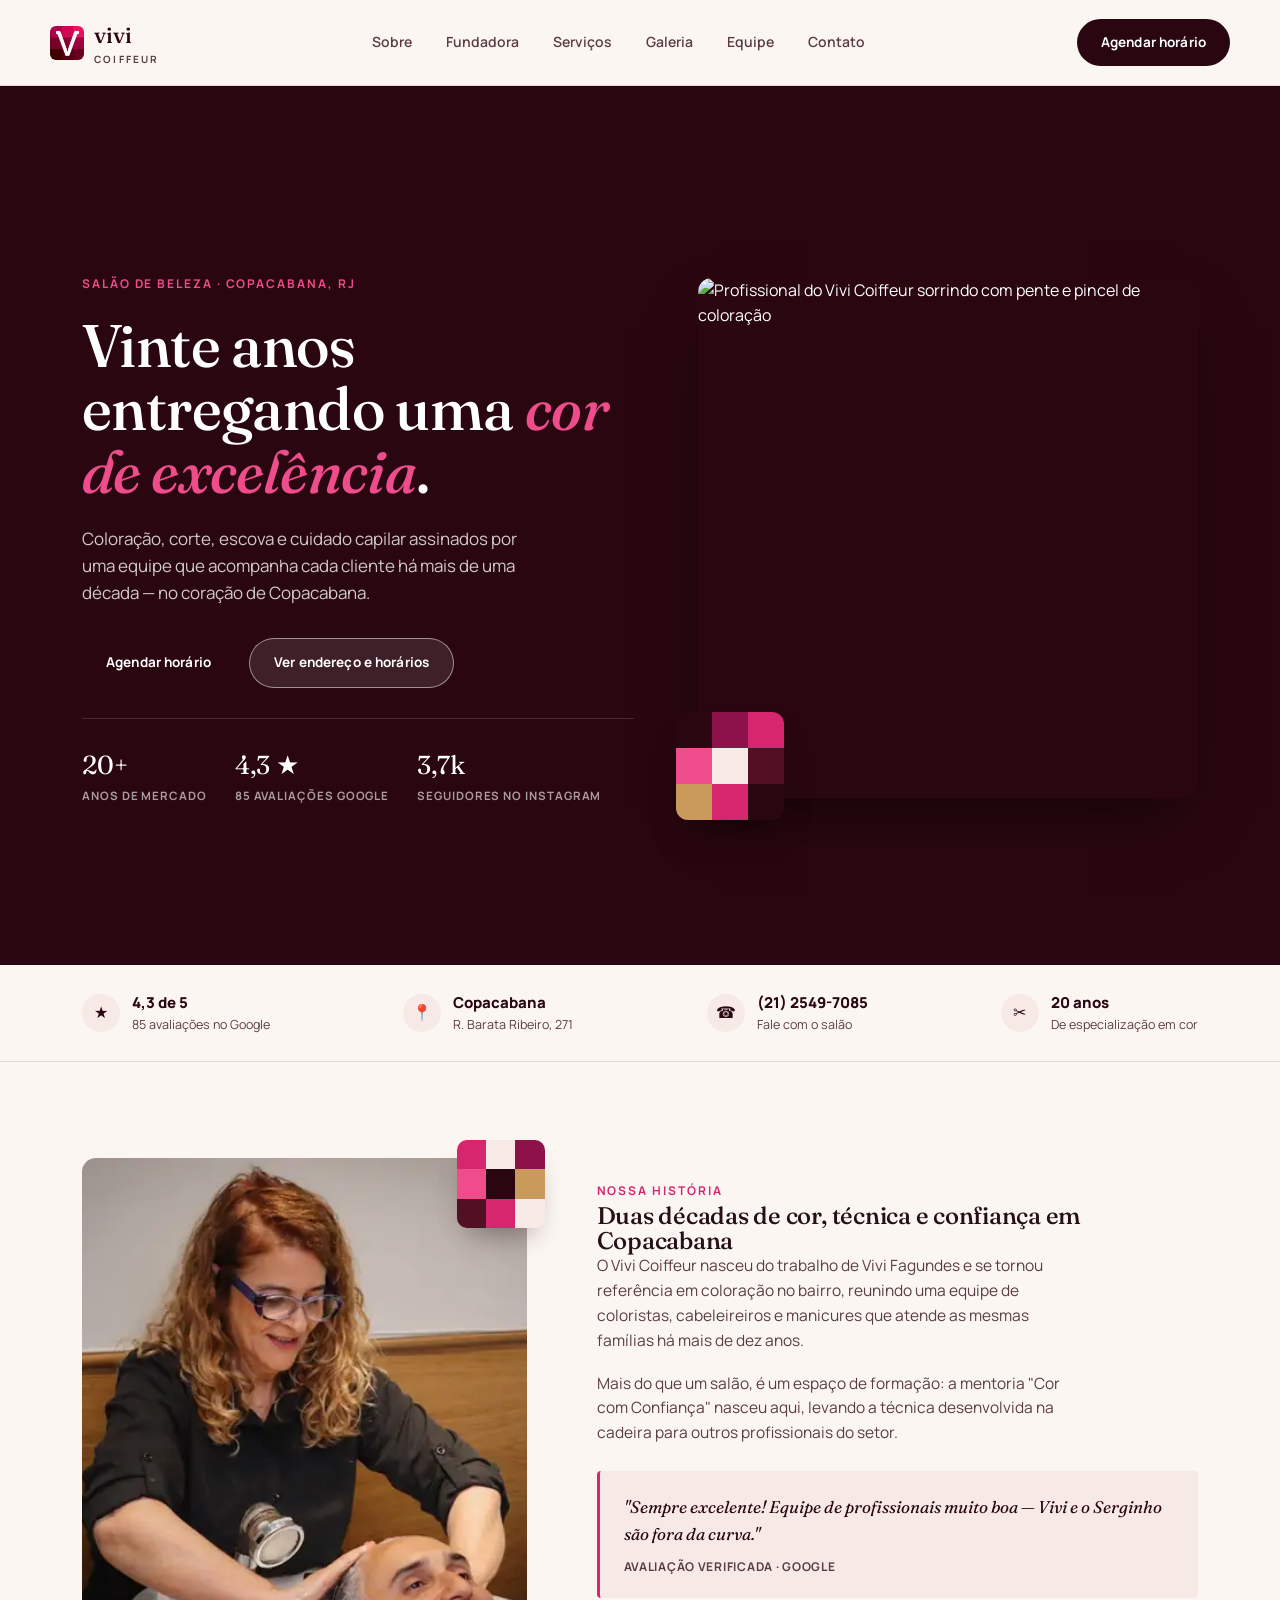
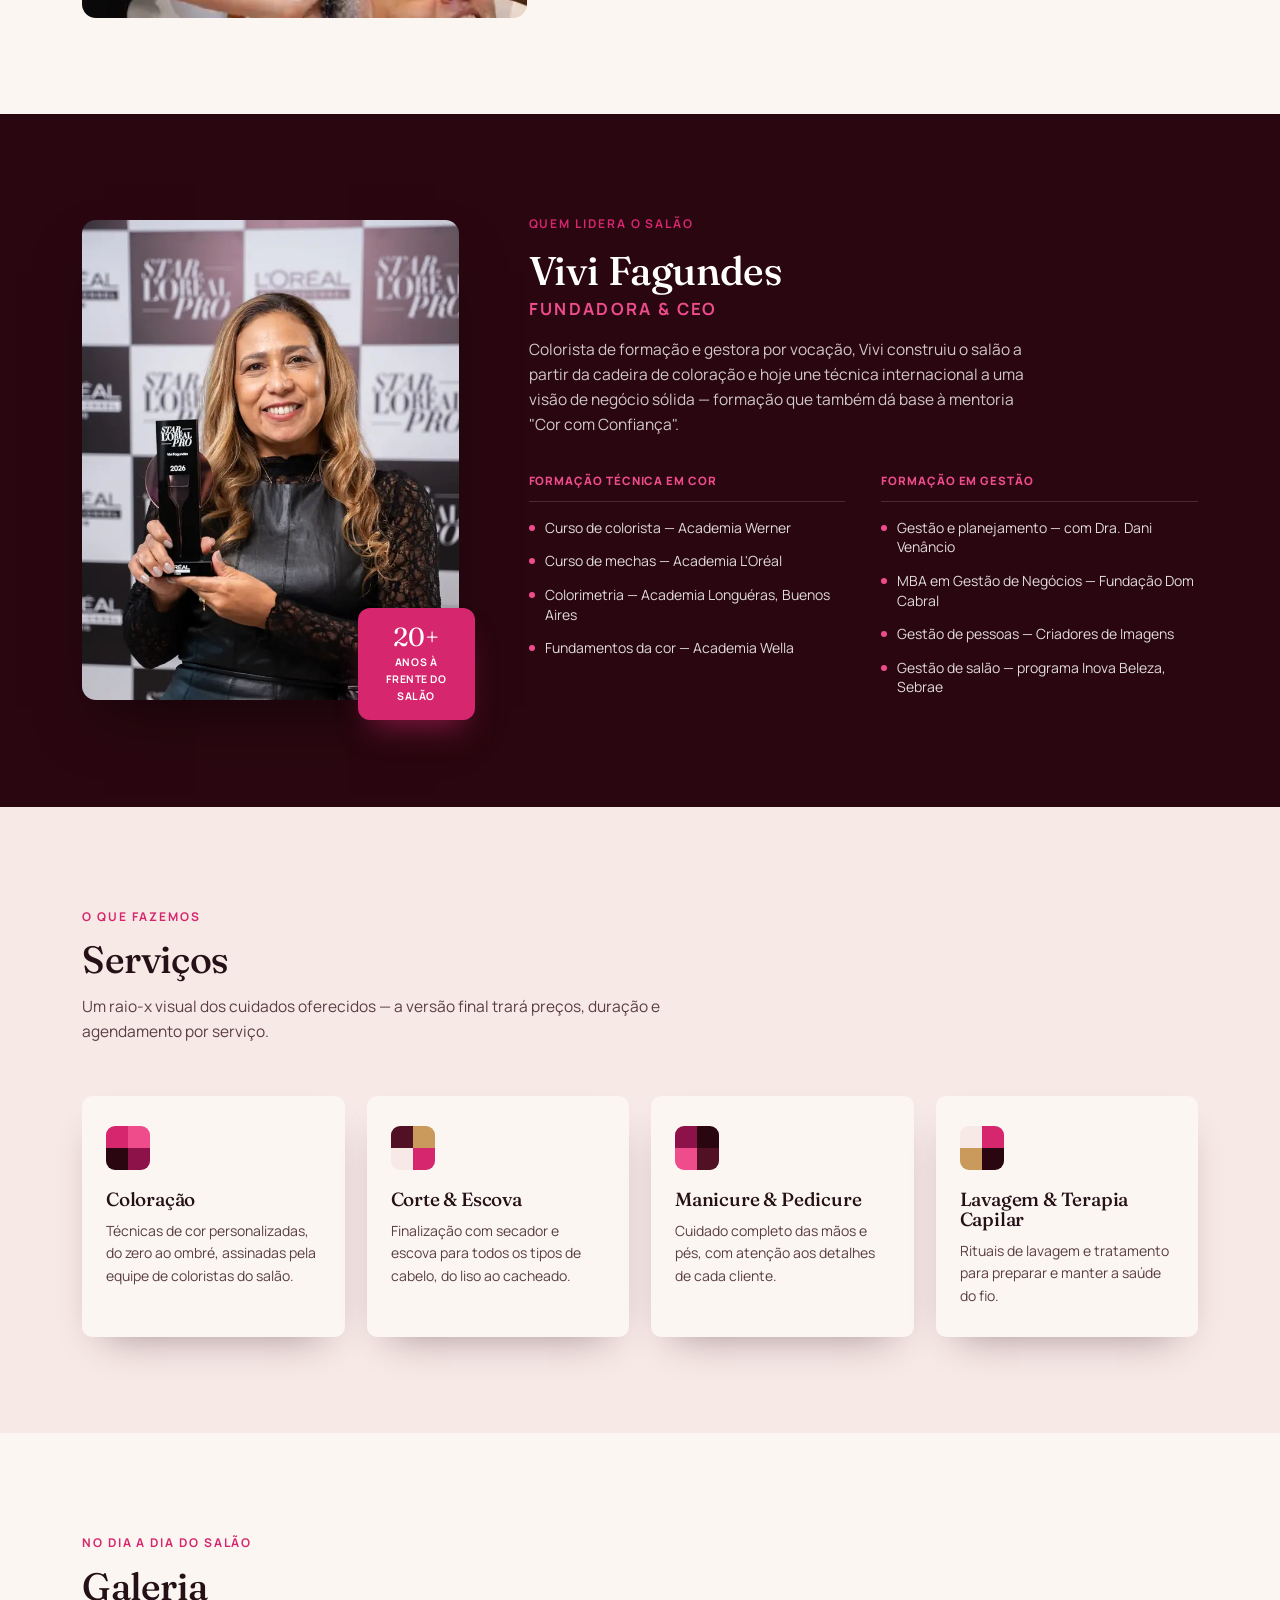
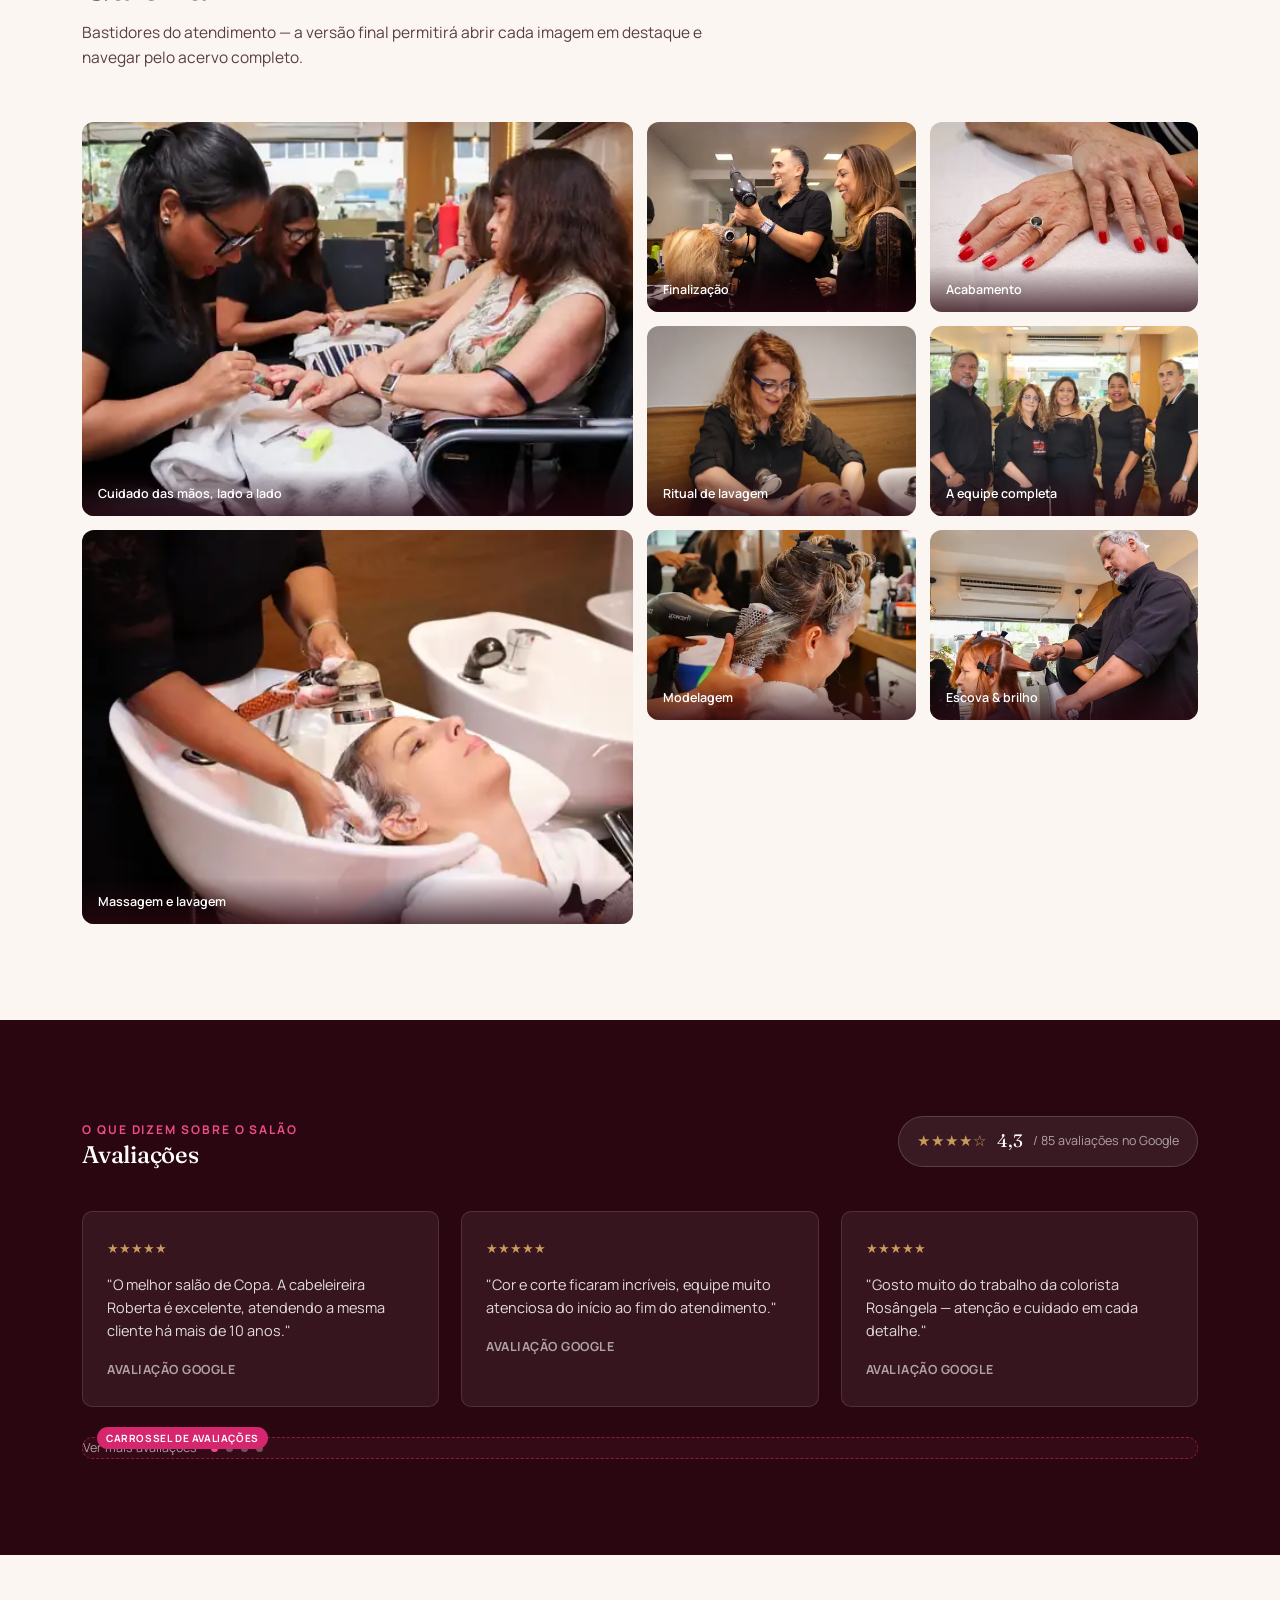
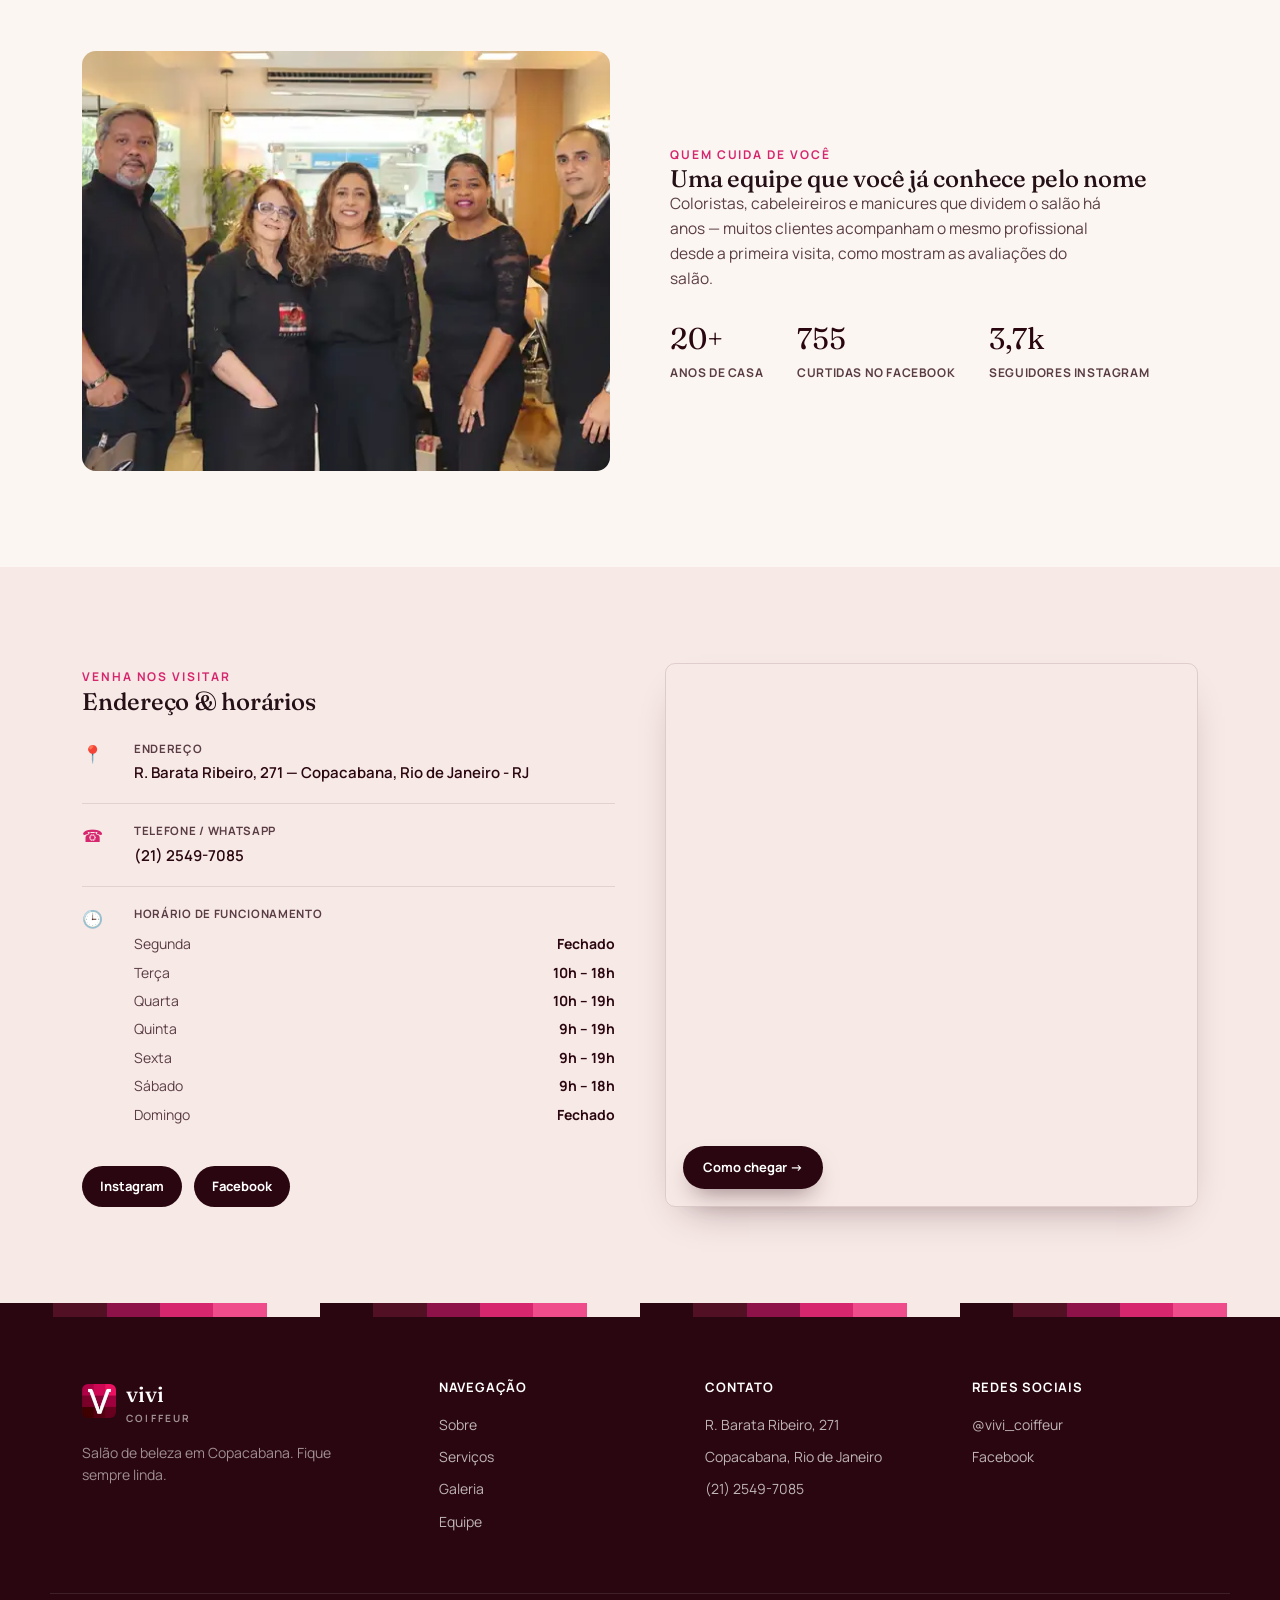
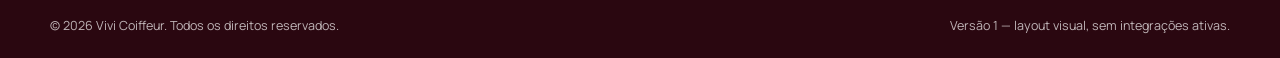
==== commit 407fcea5: "ReleaseV1" ====
--- a/indexV3.html
+++ b/indexV3.html
@@ -6,414 +6,7 @@
 <title>Vivi Coiffeur — Salão de Beleza em Copacabana</title>
 <link rel="preconnect" href="https://fonts.googleapis.com">
 <link href="https://fonts.googleapis.com/css2?family=Fraunces:ital,opsz,wght@0,9..144,300;0,9..144,500;0,9..144,600;1,9..144,500&family=Manrope:wght@400;500;600;700;800&display=swap" rel="stylesheet">
-<style>
-  :root{
-    --wine-950:#2a0710;
-    --wine-900:#3a0a17;
-    --wine-800:#511024;
-    --berry-600:#8c1249;
-    --pink-500:#d6266e;
-    --pink-400:#ef4c8c;
-    --blush-100:#f7e9e6;
-    --cream-50:#fbf6f2;
-    --ink:#241016;
-    --ink-soft:#5a3d44;
-    --gold:#c99a5b;
-    --line: rgba(42,7,16,0.12);
-    --radius-sm: 4px;
-    --radius-md: 10px;
-    --shadow-card: 0 18px 40px -22px rgba(42,7,16,0.45);
-  }
-
-  *{box-sizing:border-box; margin:0; padding:0;}
-  html{scroll-behavior:smooth;}
-  body{
-    font-family:'Manrope', sans-serif;
-    background:var(--cream-50);
-    color:var(--ink);
-    line-height:1.6;
-    -webkit-font-smoothing:antialiased;
-  }
-  img{max-width:100%; display:block;}
-  a{color:inherit; text-decoration:none;}
-  .wrap{max-width:1180px; margin:0 auto; padding:0 32px;}
-  h1,h2,h3{font-family:'Fraunces', serif; font-weight:500; letter-spacing:-0.01em; line-height:1.05;}
-  .eyebrow{
-    font-family:'Manrope', sans-serif;
-    font-size:12px; font-weight:700; letter-spacing:0.16em; text-transform:uppercase;
-    color:var(--pink-500);
-  }
-  .eyebrow.on-dark{ color:var(--pink-400); }
-
-  /* ---------- swatch mosaic signature ---------- */
-  .swatches{
-    display:grid;
-    grid-template-columns:repeat(3,1fr);
-    grid-template-rows:repeat(3,1fr);
-  }
-  .swatches span{display:block;}
-  .swatch-a{background:var(--wine-950);}
-  .swatch-b{background:var(--wine-800);}
-  .swatch-c{background:var(--berry-600);}
-  .swatch-d{background:var(--pink-500);}
-  .swatch-e{background:var(--pink-400);}
-  .swatch-f{background:var(--blush-100);}
-  .swatch-g{background:var(--gold);}
-
-  .divider-swatches{
-    display:grid;
-    grid-template-columns:repeat(24,1fr);
-    height:14px;
-    width:100%;
-  }
-  .divider-swatches span:nth-child(6n+1){background:var(--wine-950);}
-  .divider-swatches span:nth-child(6n+2){background:var(--wine-800);}
-  .divider-swatches span:nth-child(6n+3){background:var(--berry-600);}
-  .divider-swatches span:nth-child(6n+4){background:var(--pink-500);}
-  .divider-swatches span:nth-child(6n+5){background:var(--pink-400);}
-  .divider-swatches span:nth-child(6n+6){background:var(--blush-100);}
-
-  /* ---------- interaction placeholder marker (dev annotation, remove in v2) ---------- */
-  .interactive-slot{
-    position:relative;
-    border:1.5px dashed rgba(214,38,110,0.55);
-    border-radius:var(--radius-md);
-    background:rgba(239,76,140,0.06);
-  }
-  .interactive-slot::before{
-    content: attr(data-slot);
-    position:absolute;
-    top:-11px; left:14px;
-    background:var(--pink-500);
-    color:#fff;
-    font-size:10px;
-    font-weight:700;
-    letter-spacing:0.06em;
-    text-transform:uppercase;
-    padding:3px 9px;
-    border-radius:20px;
-    white-space:nowrap;
-  }
-
-  /* ---------- header ---------- */
-  header{
-    position:sticky; top:0; z-index:50;
-    background:rgba(251,246,242,0.92);
-    backdrop-filter:blur(8px);
-    border-bottom:1px solid var(--line);
-  }
-  .nav{
-    display:flex; align-items:center; justify-content:space-between;
-    padding:18px 0;
-  }
-  .logo-mark{display:flex; align-items:center; gap:10px;}
-  .logo-mark .v-tile{
-    width:34px; height:34px; border-radius:6px; overflow:hidden;
-    flex-shrink:0; object-fit:cover; display:block;
-  }
-  .logo-word{font-family:'Fraunces', serif; font-size:22px; font-weight:500; color:var(--wine-950);}
-  .logo-word small{display:block; font-family:'Manrope',sans-serif; font-size:10px; letter-spacing:0.22em; text-transform:uppercase; color:var(--ink-soft); font-weight:700; margin-top:-2px;}
-
-  nav.links{display:flex; gap:34px; font-size:14px; font-weight:600; color:var(--ink-soft);}
-  nav.links a:hover{color:var(--pink-500);}
-
-  .btn{
-    display:inline-flex; align-items:center; gap:8px;
-    padding:13px 24px;
-    border-radius:30px;
-    font-weight:700; font-size:13.5px;
-    letter-spacing:0.01em;
-    cursor:pointer;
-    border:none;
-  }
-  .btn-primary{background:var(--wine-950); color:#fff;}
-  .btn-primary:hover{background:var(--berry-600);}
-  .btn-outline{background:transparent; border:1.5px solid var(--wine-950); color:var(--wine-950);}
-  .btn-ghost-dark{background:rgba(255,255,255,0.1); border:1.5px solid rgba(255,255,255,0.5); color:#fff;}
-
-  .nav-cta{display:flex; align-items:center; gap:16px;}
-  @media (max-width:860px){ nav.links{display:none;} }
-
-  /* ---------- hero ---------- */
-  .hero{
-    background:var(--wine-950);
-    color:#fff;
-    position:relative;
-    overflow:hidden;
-  }
-  .hero .wrap{
-    display:grid; grid-template-columns:1.05fr 0.95fr; gap:64px;
-    align-items:center;
-    padding-top:88px; padding-bottom:64px;
-  }
-  .hero h1{
-    font-size:clamp(40px,5vw,60px);
-    color:#fff;
-    margin:18px 0 22px;
-  }
-  .hero h1 em{ color:var(--pink-400); font-style:italic; }
-  .hero p.lead{
-    font-size:17px;
-    color:rgba(255,255,255,0.78);
-    max-width:46ch;
-    margin-bottom:32px;
-  }
-  .hero-actions{display:flex; gap:14px; flex-wrap:wrap; margin-bottom:30px;}
-  .hero-meta{
-    display:flex; gap:28px; flex-wrap:wrap;
-    padding-top:26px; border-top:1px solid rgba(255,255,255,0.14);
-  }
-  .hero-meta .num{font-family:'Fraunces',serif; font-size:26px; color:#fff;}
-  .hero-meta .lbl{font-size:11.5px; letter-spacing:0.08em; text-transform:uppercase; color:rgba(255,255,255,0.6); font-weight:700;}
-
-  .hero-art{position:relative;}
-  .hero-art .frame{
-    position:relative;
-    border-radius:14px;
-    overflow:hidden;
-    box-shadow:0 30px 60px -20px rgba(0,0,0,0.6);
-  }
-  .hero-art .frame img{
-    width:100%; height:520px; object-fit:cover;
-    display:block;
-  }
-  .hero-art .tile-badge{
-    position:absolute; bottom:-22px; left:-22px;
-    width:108px; height:108px;
-    border-radius:12px; overflow:hidden;
-    display:grid; grid-template-columns:repeat(3,1fr); grid-template-rows:repeat(3,1fr);
-    box-shadow:0 20px 34px -14px rgba(0,0,0,0.55);
-  }
-
-  /* ---------- trust bar ---------- */
-  .trustbar{
-    background:var(--cream-50);
-    border-bottom:1px solid var(--line);
-  }
-  .trustbar .wrap{
-    display:flex; flex-wrap:wrap; gap:34px;
-    padding:26px 32px;
-    justify-content:space-between;
-  }
-  .trust-item{display:flex; align-items:center; gap:12px;}
-  .trust-item .icon{
-    width:38px; height:38px; border-radius:50%;
-    background:var(--blush-100); color:var(--wine-950);
-    display:flex; align-items:center; justify-content:center;
-    font-size:16px;
-  }
-  .trust-item .t-num{font-weight:800; font-size:15px; color:var(--wine-950);}
-  .trust-item .t-lbl{font-size:12.5px; color:var(--ink-soft);}
-
-  /* ---------- section shell ---------- */
-  section{padding:96px 0;}
-  .section-head{max-width:640px; margin-bottom:52px;}
-  .section-head h2{font-size:clamp(28px,3.4vw,38px); margin-top:12px;}
-  .section-head p{color:var(--ink-soft); margin-top:14px; font-size:15.5px;}
-  .section-head.center{margin-left:auto; margin-right:auto; text-align:center;}
-
-  /* ---------- about ---------- */
-  .about .wrap{display:grid; grid-template-columns:0.85fr 1.15fr; gap:70px; align-items:center;}
-  .about-art{position:relative;}
-  .about-art img{border-radius:14px; width:100%; height:460px; object-fit:cover; object-position:top;}
-  .about-art .swatch-strip{
-    position:absolute; top:-18px; right:-18px;
-    width:88px; height:88px; border-radius:10px; overflow:hidden;
-    box-shadow:0 16px 28px -12px rgba(42,7,16,0.4);
-  }
-  .about-copy p{margin-bottom:18px; color:var(--ink-soft); font-size:15.5px; max-width:52ch;}
-  .about-quote{
-    margin-top:26px; padding:22px 24px;
-    background:var(--blush-100);
-    border-left:3px solid var(--pink-500);
-    border-radius:var(--radius-sm);
-    font-family:'Fraunces',serif; font-style:italic; font-size:17px;
-    color:var(--wine-950);
-  }
-  .about-quote span{display:block; margin-top:10px; font-family:'Manrope',sans-serif; font-style:normal; font-size:12px; font-weight:700; letter-spacing:0.06em; text-transform:uppercase; color:var(--ink-soft);}
-
-  /* ---------- founder / CEO ---------- */
-  .founder{
-    background:var(--wine-950);
-    color:#fff;
-    position:relative;
-  }
-  .founder .wrap{
-    display:grid; grid-template-columns:0.72fr 1.28fr; gap:70px; align-items:center;
-  }
-  .founder-art{position:relative;}
-  .founder-art .frame{border-radius:14px; overflow:hidden; box-shadow:0 30px 60px -22px rgba(0,0,0,0.55);}
-  .founder-art .frame img{width:100%; height:480px; object-fit:cover; object-position:top;}
-  .founder-tag{
-    position:absolute; bottom:-20px; right:-16px;
-    background:var(--pink-500);
-    border-radius:12px;
-    padding:16px 20px;
-    text-align:center;
-    box-shadow:0 18px 30px -12px rgba(214,38,110,0.55);
-  }
-  .founder-tag .num{display:block; font-family:'Fraunces',serif; font-size:26px; line-height:1;}
-  .founder-tag .lbl{display:block; font-size:10.5px; text-transform:uppercase; letter-spacing:0.05em; font-weight:700; margin-top:4px; max-width:11ch;}
-  .founder-copy h2{color:#fff; font-size:clamp(28px,3.4vw,40px); margin:14px 0 20px;}
-  .founder-copy h2 span{display:block; font-size:0.42em; font-family:'Manrope',sans-serif; font-weight:700; letter-spacing:0.14em; text-transform:uppercase; color:var(--pink-400); margin-top:8px;}
-  .founder-copy > p{color:rgba(255,255,255,0.78); font-size:15.5px; max-width:56ch; margin-bottom:36px;}
-  .credentials{display:grid; grid-template-columns:1fr 1fr; gap:36px;}
-  .cred-group h4{
-    font-size:11.5px; text-transform:uppercase; letter-spacing:0.08em; font-weight:800;
-    color:var(--pink-400); margin-bottom:16px; padding-bottom:10px;
-    border-bottom:1px solid rgba(255,255,255,0.14);
-  }
-  .cred-group ul{list-style:none;}
-  .cred-group li{
-    display:flex; align-items:flex-start; gap:10px;
-    font-size:14px; color:rgba(255,255,255,0.85);
-    margin-bottom:14px; line-height:1.4;
-  }
-  .cred-group .dot{
-    width:6px; height:6px; border-radius:50%; background:var(--pink-400);
-    margin-top:7px; flex-shrink:0;
-  }
-  @media (max-width:860px){
-    .founder .wrap{grid-template-columns:1fr;}
-    .credentials{grid-template-columns:1fr;}
-  }
-
-  /* ---------- services ---------- */
-  .services{background:var(--blush-100);}
-  .service-grid{
-    display:grid; grid-template-columns:repeat(4,1fr); gap:22px;
-  }
-  .service-card{
-    background:var(--cream-50);
-    border-radius:var(--radius-md);
-    padding:30px 24px;
-    box-shadow:var(--shadow-card);
-  }
-  .service-card .tile{
-    width:44px; height:44px; border-radius:9px; overflow:hidden; margin-bottom:20px;
-    display:grid; grid-template-columns:1fr 1fr; grid-template-rows:1fr 1fr;
-  }
-  .service-card h3{font-size:19px; margin-bottom:10px;}
-  .service-card p{font-size:14px; color:var(--ink-soft);}
-  @media (max-width:960px){ .service-grid{grid-template-columns:repeat(2,1fr);} }
-
-  /* ---------- gallery ---------- */
-  .gallery-grid{
-    display:grid;
-    grid-template-columns:repeat(4,1fr);
-    grid-auto-rows:190px;
-    gap:14px;
-  }
-  .gallery-grid figure{
-    border-radius:12px; overflow:hidden; position:relative; margin:0;
-  }
-  .gallery-grid img{width:100%; height:100%; object-fit:cover;}
-  .gallery-grid .g-wide{grid-column:span 2; grid-row:span 2;}
-  .gallery-grid figcaption{
-    position:absolute; left:0; right:0; bottom:0;
-    padding:14px 16px 12px;
-    background:linear-gradient(to top, rgba(42,7,16,0.75), transparent);
-    color:#fff; font-size:12.5px; font-weight:600;
-  }
-  @media (max-width:860px){
-    .gallery-grid{grid-template-columns:repeat(2,1fr); grid-auto-rows:170px;}
-    .gallery-grid .g-wide{grid-column:span 2; grid-row:span 1;}
-  }
-
-  /* ---------- testimonials ---------- */
-  .testimonials{background:var(--wine-950); color:#fff; position:relative; overflow:hidden;}
-  .test-top{display:flex; justify-content:space-between; align-items:flex-end; gap:24px; flex-wrap:wrap;}
-  .test-top h2{color:#fff;}
-  .rating-pill{
-    display:flex; align-items:center; gap:10px;
-    background:rgba(255,255,255,0.08);
-    border:1px solid rgba(255,255,255,0.16);
-    padding:10px 18px; border-radius:30px;
-  }
-  .rating-pill .stars{color:var(--gold); font-size:15px; letter-spacing:1px;}
-  .rating-pill .rnum{font-family:'Fraunces',serif; font-size:18px;}
-  .test-track{
-    display:grid; grid-template-columns:repeat(3,1fr); gap:22px; margin-top:44px;
-  }
-  .test-card{
-    background:rgba(255,255,255,0.06);
-    border:1px solid rgba(255,255,255,0.12);
-    border-radius:var(--radius-md);
-    padding:26px 24px;
-  }
-  .test-card .stars{color:var(--gold); font-size:13px; margin-bottom:14px;}
-  .test-card p{font-size:14.5px; color:rgba(255,255,255,0.85); margin-bottom:18px;}
-  .test-card .who{font-size:12.5px; font-weight:700; color:rgba(255,255,255,0.6); text-transform:uppercase; letter-spacing:0.04em;}
-  .test-controls{
-    margin-top:30px; display:flex; align-items:center; gap:14px;
-  }
-  .test-controls .dots{display:flex; gap:8px;}
-  .test-controls .dots span{width:7px; height:7px; border-radius:50%; background:rgba(255,255,255,0.3);}
-  .test-controls .dots span.active{background:var(--pink-400);}
-  @media (max-width:960px){ .test-track{grid-template-columns:1fr;} }
-
-  /* ---------- team ---------- */
-  .team .wrap{display:grid; grid-template-columns:1fr 1fr; gap:60px; align-items:center;}
-  .team-art{border-radius:14px; overflow:hidden;}
-  .team-art img{width:100%; height:420px; object-fit:cover; object-position:top;}
-  .team-copy p{color:var(--ink-soft); font-size:15.5px; margin-bottom:24px; max-width:48ch;}
-  .team-stats{display:flex; gap:34px;}
-  .team-stats .num{font-family:'Fraunces',serif; font-size:30px; color:var(--wine-950);}
-  .team-stats .lbl{font-size:12px; color:var(--ink-soft); text-transform:uppercase; letter-spacing:0.05em; font-weight:700;}
-
-  /* ---------- contact / location ---------- */
-  .contact{background:var(--blush-100);}
-  .contact .wrap{display:grid; grid-template-columns:1fr 1fr; gap:50px;}
-  .contact-info h2{margin-bottom:8px;}
-  .info-row{
-    display:flex; gap:16px; padding:18px 0; border-bottom:1px solid rgba(42,7,16,0.1);
-  }
-  .info-row .icon{width:36px; flex-shrink:0; font-size:17px; color:var(--pink-500);}
-  .info-row .label{font-size:11.5px; text-transform:uppercase; letter-spacing:0.06em; font-weight:700; color:var(--ink-soft); margin-bottom:3px;}
-  .info-row .value{font-size:15px; font-weight:600; color:var(--wine-950);}
-  .hours-grid{display:grid; grid-template-columns:auto 1fr; gap:6px 20px; font-size:14px;}
-  .hours-grid .day{color:var(--ink-soft);}
-  .hours-grid .time{font-weight:700; color:var(--wine-950); text-align:right;}
-  .social-row{display:flex; gap:12px; margin-top:22px;}
-  .social-row a{
-    padding:10px 18px; border-radius:30px; background:var(--wine-950); color:#fff;
-    font-size:13px; font-weight:700; display:flex; align-items:center; gap:8px;
-  }
-  .contact-map{position:relative;}
-  .map-frame{
-    height:100%; min-height:420px;
-    border-radius:var(--radius-md);
-    overflow:hidden;
-    box-shadow:var(--shadow-card);
-    border:1px solid var(--line);
-  }
-  .map-frame iframe{width:100%; height:100%; min-height:420px; display:block;}
-  .map-directions{
-    position:absolute; bottom:18px; left:18px;
-    background:var(--wine-950); color:#fff;
-    padding:11px 20px; border-radius:30px;
-    font-size:13px; font-weight:700;
-    box-shadow:0 12px 24px -10px rgba(42,7,16,0.5);
-  }
-  .map-directions:hover{background:var(--berry-600);}
-
-  /* ---------- footer ---------- */
-  footer{background:var(--wine-950); color:rgba(255,255,255,0.7); padding-top:60px;}
-  .foot-top{display:grid; grid-template-columns:1.4fr 1fr 1fr 1fr; gap:40px; padding-bottom:50px; border-bottom:1px solid rgba(255,255,255,0.1);}
-  footer h4{color:#fff; font-size:13px; text-transform:uppercase; letter-spacing:0.06em; margin-bottom:16px;}
-  footer ul{list-style:none;}
-  footer li{margin-bottom:10px; font-size:14px;}
-  footer li a:hover{color:var(--pink-400);}
-  .foot-bottom{
-    display:flex; justify-content:space-between; align-items:center;
-    padding:22px 0; font-size:12.5px; flex-wrap:wrap; gap:10px;
-  }
-  @media (max-width:860px){
-    .hero .wrap, .about .wrap, .team .wrap, .contact .wrap{grid-template-columns:1fr;}
-    .hero-art{order:-1;}
-    .foot-top{grid-template-columns:1fr 1fr;}
-  }
-</style>
+<link rel="stylesheet" href="styles.css">
 </head>
 <body>
 
@@ -466,7 +59,7 @@
     </div>
     <div class="hero-art">
       <div class="frame">
-        <img src="[data-uri]" alt="Profissional do Vivi Coiffeur sorrindo com pente e pincel de coloração">
+        <img src="data:image/webp;base64, klGRiUaBAABXRUJQVlA4IBqBAADwUQOdASqAAvADPqFKn0ymJCozJLL6wmAUCWdu1OdtvDUrn07ROP86Ydcv9vysRfKfoB5uc8cZHFv4TRP6m66s3zyroHwq/H66qXOivmf8P/8Pnb+Q/4Hgr+X+9ptI417XvySnJ/5/Gn9b/yPQmyA8MsTrMoyB+LzO5+EzUS6bPpKFHjvd4PPzqCT8eL1PVpipu7CQFP6T1xdsexS+ZEwbYyTJ8fdc9YLG0xXCP9BiIqVPXI6oboQ5OauulmZ2wdMemJWl8y6e2eVjCAMV7AOZXA3/j++8A4pP0HqQADAs8BCoWYc3VJejHpyt4O9j9HaxneoZboCbZTHxoHaUuEYqKOdfLnYsFEE4U+K5RLcKc8wTpvVE5NcnlVxTfCH3aC1U5zAtGTGaalYJP/eMFbLMChJgVW7Ja8y5QaT/ninV3aDdq9bgAtUOFjN7/3X/zZEBvHUQvY/whT7C5P4kVy9ul+uFdE7EjmyHwiXmL3GS5rhTsBY/7VixaVeGhlot20twrouCpILJGH/qfaUkiWUVWpJVBGa+8YWDh92zPwp25y/GGPcp/3MsfNiw8rcDRU0BF1gm1V2J3OmamAXk0N7vs55/XdFWE27/[base64]/ozDbUU+ITWSQisI2bKlHa6TTXVRSN8rbeCGsOiUVwxroOKhN0ykr2rE+PY2FbHihxml610tbUwGyBBuM6IBnoC+CcKJKh2svF7LQYZjiRcfjCJIGtjLQVERl7qBBCGhdB0JDv6BhOZovBjBb0xclyXgK1VZGhiLN03IlyUb/kR55aL5WPbYKzptpXhDIKDyE3Og4s7WcKpomjCI/DabTW5dGW/HCMFtt40sQ//bY0rutpmf58adDyUpsVSR2ntBxbB9SqH2pHWMSTLdKRHuKkj3LBDur8+BzxGLY7Ew/GLvhZMzQz4yGP4WVhEmp6DPv1Iv5qSfrUQ5ET0ksnx1GHj4HjOAUhLhUwsrnxQGxmo6lVeToLnxMF2PRnu71QzOhS+oLYt3cOgZpSDGBU+Gfdsr07jWH+tdjC0UHCNr4D/9ymWKywTZcLrd45+oWML2OgCrDLYl//[base64]/aidmmlTho3IlTt1ajdjC1mGI3KrXstOMr+Y1OOjghuZGTZKOp+Q91cfdcHMNUAc2iKZz4ppoaAKFVs3ZaZv2jYqq0fyUsUr2xznzAmcuh9vo4gjk2bQGApvrcR1sb3UDSNMygaBSCzO1FiY5XJRFFW2nsD6OPi0DV07byIfy7EGcKrgon/yvpZZPz4vvRKmKBRZRCJp0kzhqJuuYF8ziZ4aRPXxGa9LLumWteEHoR0vEkC9INDFMGXk3ud5H/hVYf4xZw8NxDwoXSqZwoD071y6R3/252tnMwNn7WOu/xUdW03hN/B2SB2vw8tezhKvsyJixJeYgQCtyuZpUv15w3fFiXrenjpJKcFhXG+Jlc7FsVy7VRiPiIfe5R0B02RDFGLrpR25t0QPRQSxr9/IuI2w8I9Jl3OQnm0T+zXXMB67D6uViDQJWjRTgcjjK9JbLefiH16HeVfT1URWGWMv6NBHT79nt0r/ElXZ0Et+WmBkgK3aoYLZ2/uM7JKzp378TfkhNgoYPCKe9R/kLLaTquKobEtphREC/r0IgKG3thYGkDBCcBOKT1eUJdTLeG3JK7i90+0zthPDYGKUG3w7F05eUzUZdig3Pihf3nycisBahc9e/GL2+lkcC3WiaJKDbQC5n034Xu1d6d/P+lBIE2BklTbvqdg8Cfd/HvviY8+pbjrmnWF8q3z6UyQ/vZJPi82lFo/zCY2GVyfUKuh1sYUeGYEu6KQ2jj1Sbe+ht9rW+7IYJPsixM05umCEtumJZQy9oW/dWPiMPZ1r5UJxknI/o0seHWAo7rmftatermjTrY9/EIhuQ0B878e91msZOjqdQ8yzsTf3HEMBSfcDNBahPQr3+bR830qBc0Hl3jNPDqPnI0s6cljH83NUy46pv1CVvy3TMSdtzNbG7GM0aLTlnGwyDSCNZjR2IkEbpfcy3FmYCe2/Drl95QeetdDkLQeRwJo6YFd8cLK60oc/nQRi6DQWjmD1zDjfjtgzuqMr1L4JzYN/9aKh1L2btnLc3eynGuNbnEzP2zRXMVfKxk9JW6jjMIguhcgdKTthz1UpUt9QjXvr+8Ay3AsGXliiy4ADbKen79kB20kSyqplfWHb5/d0nxSzaNiz5HXfREjYiBgJYkGwBnRR2TsqwceVaws5VxAgTdnfed8rsXmaVw1lJ6CRJRX614ngwYGh3Gw5hw5ECHmtQKVIxhC/tOJyoJ2BdLTA6GJTgMhYIxEciy/xBUr6H0mw4yeTaMwxvrYDrRmp0x93HxbuGuWJLCYFPn3PQQp4SmNOJNarBjyWljL14WHz0Tu88c/45UYcYzwQ9dlOxIHVVYTmVpBnctKp+uKLue8oIuAlaV66Xxgjo3jV5+P6FQz0U0uUn7SC7Xmsrj23HmxcqNZkX7N2cvb6vVJNYcgFxvOWpMnoCkp0+I6YTp0FjGzA8E7W/DYqIv3nQ+/vt/J3fcQRuuT23bOlSI2XAv6mshDA64fBSjf9nFur5Po9OiI5Jf9Y2bnHggwCAw0uidcW6aVcdOFVxnixnCk2W6ZXK1999h+YsBdI4rA24mvkDJetcPyK0SD9fTsBq9W2OjGEsLrKWVRTLn9pPY0QiqxzaxtcxHjhVOtAGD6vAhOSRGGfj+odbV/0x7rF3DVBYlxi1ZA7kEIma23Kc/1vFHPvzyFauAotsMz6ZHCRS0jSvnrklJSKzV9T5oU8WuYOQzaH/PMMVjX6c4ne6vbiTs5cPQHR22wB94+Q0+HRnqK9q0YDhXXNE7/ViyoglJ/jGhzXTQ4z6+I1RXt0BUog2oHM+HaGLKbKO1AMnKm3RgOmKgxdZ9CuLXkz47w0zc0vBPMEKfhNF88fYjKylpXoC4i7RhVlrVW9ABbH/A5HSxBsuw+cnNiZCs4ZsKyor/Y3lupQowbpy+RsvaYanOiyP45pO4nGtklg9dzFMvN52Jg50p0jxG8aizI/TLtGfAqqQN7Vr1QdtqjfNt3ixKadFLdQ3mqQzZvwyhkeXPIs0YwzJWcnVGAGMLTkgggyfpbY7gnoFhNNU1sNZkVDlo60pOtUueJXEkP9CqB8v3UhqlX7V/uTpYz+2xPKzljd/mVx7ERDzC6J5PDB2e2ZTk+CP8RzBhKmUL5AL51lF2HZPwLQLEK256/PukUmxgpiPhWSW5Xq5Qb/Pu6dPklCiUGX4hAQ0wfgIzEIPNAmowOWBmM+WS7M33/WFz1Y+bTlC9J/sxx95HPLtNy+YKOBfVQekNfa8hEkeCkhxVq8Xms4dv5/Njqo6eYp92pODN+mkQK0TFVzdLeymshZzp3A2s1KqBQzKzb7qx+pWccoENAFjCH5MwEt00idMcFPGI7nvXNujlvPevVIjXwG0xD+xpbh8GlPCN+K4ZvmUBuQ0c/QaV1oGh0VrpKd5pjvZfreDayYMoOfCmKSeDPJQgC9DHgZowDPrb+docJPUow1FGxVCFVyNPSR0/I+xs2JMuQZP00bti4lZE8mJ+VyKH+I1+6CEAPf11fw/r3sLCvbxuzQBVEXWpthwHOFdRd1iguF64mkAh79QGIi8J2ze25hkFBUt3CaLhba974BnPe0Hrmhau2LMenw9XuYFgobRNYUcY5RrHL/N/Ot8YWfkXz0Tws6KpSu5JoGnFu8FrVCU0NAPpQ0Zn1JfyiKNN9dteqkSgHxtwQc+AEXuS73HNGY+zuQhnKIpg+3XksO4FeHoTkIw9hiGtB0YLFB45os8ZLtQCCeOWO2/rS13G5juYTApdM1+OXwtDxur5mKTVCl43dXdRdt6Io3YPQeUycb8AIp9jmIKlFeIeQ2vzWkUDP1zhsICmjS3UdJZGa2gF8ufv9GgYB81GHKx0fqrQZtJ2fuayBP5xm/DBazvNnluzmd1BRhjlgRuj7ansH6Dfvno/[base64]/+GPXzhKgBJJdOevDeFSPPWjX1exXiXNodIB8ccwBnLQoEv2szveY1e092W+PIKFDrRe/Uo249A5ntfdf70Mmwfz60MqpsgwBNQumxJbwwbmveXMi4HwZ3fPr17+YOOZMX3+nKY1OI3w+VWgL5LzwoeBEwOLSwPBOd4GyZDUjS9bYPb0ybUXS4lLM+Kh374e5T/NRMV2A08EYNh/9BtpiLhdqUPE+brYXIzvp9N5RYbWIr+cAJYDcr3fNIoexbXnCelqyihDRuZDVEEdQJpUVU7Ig7slUBKRMb4ZtLSgSzGlP11/gEib6xFuuufo8rkxdlNNwzLqh25lGnHWgfDNbNbgs4ykab8lZaYoyWbmhMnMsqn09Y7xxCQOmVBlh5Ky0PFtBest89nVmfZXDtZYE/XSoSELBxoJrJdh/jH8w270ATMtR+ofjexRRLDZwYtfMNN5mlmyOpfsNOdr2079SgtXB1o/y4QkCYO8gqcZ3wJ+dF1TnvkbvBY1HS3pG5fHFItPPncOYvnYmEj4xoUm2n+TUSgqaw5n1Kv6mQjMZwDjkG2lLb1KZRWD7Bdqg3UOIKiWGaUR/N88LQ8nfjNPuE4gxyaWzL196PePDAgz6h5DK78sxnbMGb7/JWEBtKmd2fgxtqi7FIlOUwdFpp32/nCXQPuGMzSfTBISbU8v5CCa+8tP55gKThTohc/x9grh4Hjjbt+/mCsh31Ruvya/v7wJF/+XCIFuyxSJ8c5AKfumnbhmidpSwGeTQ97KyrwNp4XzEnvfHeiLIPwsVHSrR2Q/zulfF3pabywrThO51mf08Lyv9iB02e32xMCSmKWu1hYvBGSf0HZcZ/GZRReKjUOVDetSfcJsdXe7SusS4aQ18tOlEN8Zy3A+dYx8xh/5K938wvWhe3IViWgIC16zuP30FNTSHEGJHLLwOiAOEJX7lJwLPZM2nZWElxpZdhQV4AuabQDU+0fAKyCwh/wnzb5Cu/Bxnhm/TRbSmMVnAzbnbBFZtHEyMJcmvmEk3OhISIuIuaSoqqYtSLl/zvGK8ijExh6Wss/wXKdt2gSrVuCLUhIzx+mjqOgKYpTMmCg2IBl1vsJHEE/Pf4HTorjmhYSWA0j92guQZkHIqvgUjBD5vQ5DQan/60V2DyfWvG2Y9mrPadi3uvN/[base64]/vMf3KcA9N4scyezPqw6Lmhoy5E2OSeFyC3M/kPxErbKGpTEnMcwByzqVbdXbikAYRGwh256eyg6ba9q7DnMz6uJ1uVvGu63rcvFJVpMDDCLi0b9c05woWfuJcnf/7p6slykeZu8+Axh6Zw+e2Lz5GmbsG/bUSsOZ4kFXXlUlw2/Y7FbV80dkOwDfonKKYR4jyc2N861cHxd/AVF842cevRfVeavCIAjBKJYfqJm0+AEB+i8hsQ0UT1hMNWn6Yii3PFuwskp8v/W/o+imr0a54RjKUs5d4o/Gu8H+STBto54VU983MgEReCpLTJx3pIYl4wU2X/SaD3B/KavYC7BtVwYPSFZ7GRnv7jlE+58PkAvTmCUX2Y4maIY6BtOV/mlWBXyKU5sMIsKbL/t6DAOu5SxovpGy5oZxdaWP10RIHiHYcTNa9z0b9aT8YJAU0T9HOVZoJPw0fP8XgE1q8VcyXkNduZWo9lsIfnMUdu7ivCcqEjxdfaiwRFkc950GJuOOZQyoPa1isl01ZFPB/DnnxuPOZoRAqnCrTieNqMDSh5kCGIroQ0qdEXrjcCggdBDzQ7yNnfknqq0QGjzS3t7PzoPeJUWNaMwYggemiQzga6cfcj9LzK+EOs0LINyCI3B0d1PGo9zyIlxBoj3mmjE/DuyiTj/r/VrMUF/DvQ/2WvHunldQKMeIS25OaHfU7lzb+Y6YXLbB45KZiCifRSDDS+uLdwSSgWsMjgK0xyXo/8ldeXq0mTfgxFXsze5+7gkl60GaJns1vjuicH/fb5cJufKmcR5/S/y0ldbmr/F/LY/rKPTIoGmcLsCM9eWZ/5zKVrThfale0fdByYLPPKsCNrinTtP3d4SvTQbrx6B8p/GkGmUWhBR/LZQO///NRX8AtAK/x3am12cy9KTeaNLReM2tLoZouLRBypKn17iCpV/y8G/3UIDH0pimt+Bvxkm6x6YquqVXRHdkBPCcmyU2zVx6yOZRRmRWQsbAkvjUU3QgMNw5ZIKvUZoNEPRoWZnT0A7avoCftZVai4//2EnXepCRufE7PqPPDzd2C5APHc99pKtxky5+mi7rzyUtsjiMGCFTZPnZrdUztMWLHmZhjYh6PT+d7IibHk94luG1gldiutclby/3K6Im2J2mI3TDpAoOdhwvp2/KBKpfQFtH9aZERs7T+GvDbcU1qASSWQeWBQkgqappZcRtDAYI5QbhONSAo/[base64]/VmGnp5ss2shYfwJklFoV3d7MiX94ZkqI3FnE2BsKsN0HCAP0Bk+tmB3w7rN6omypcbse2vA+h1KfGA1opA5V/jfNaf1GDRveAigKMIo/s+srxviMIZiaQthQV+gp6Wjx3uH0UCshl4MbzC2aPAciiS3D7MgbnD+fyN8w0L5np2ebH37EJakJMNeUNWohXHRU8ZdHCciyFFoFdlYG1Pp+R/bwvqQVY/EF6eX9OJSmKeIU+H/hesPDS13DXVzxuHDStC540XMxRlNYgyOq2BMUuWrNZPdjmdzJG14cUgWLbD/zQLyu4wKCgt0d4avOqvO75zRv/n6y3Elg+6fOw+0f3xU2DvaLIg1szq/4edb3VC4zN0abqOzyyTc+rsOgIuAukHEZ7tH87PXXbD9b1yZi6bP2SK6Mw4Mzri3ehZJYKZec137IIIyIf6til+I6ymmiy/Q8xF94E6oRVbuhdb+jdJJ9ne1uISb5ki2aQTfr8/MkbKiEMrXTFzb80gHp/C7D8xiskhJtfV80ZXWjjXuRcpj7R9p5I6T9XDADyRl7BXwsIgo4dKj5MfWnC6zkve6Y5+P6Qa32+w7fLHiJPy+8yGr0Bt/AdvpM/BsEQbQQUu8cXmioGS2lUneY0BouZh8Dw0ZYLdSDziCzZSKgm6mPZyuvRaO/qRP4q9S4gVV4BiBetJS/XsjbHNedZzPP6kUUS7Xzcnam6Mu6t+09TQBS4MzXTiXoKwZfT3WFQvYgiM6zYqjOuTMaJCSN0/vYz+AHvGfGNwB7TNpMQBTy6NXXh+6CtXxym1PFhwJWJchM04ZIu5KiLmmUyWV5UDVm1hNPPilgsTkKzRk8A8NFgLi0I2Js1olLsRQV3BUbxbOoi6GcK3QR3b2W+YnpBep/qMEtrNTMPvs/bKIadxF2WicJykc3ljev9if/iF7m2Z92ACIuGpeoAEt4+h4jhdoUp8Jyg3EmYNXZjUHhRBO5KbsZ9XR6c3RQhpThAx+sYV8A0MwWT546df8oWh/VVNHnXBuysS9+4eX4lv/nax6p36TCr4RJ6xY8MIjpO+sNy9CI81tNRWKzhOF9PCwveChWz8fmYVAb1U98NLGcmMhLjoSbEby7o97SHrmGcFGARls7SJyCr7c5848gxRzQAwazasuJFNSFxSnT9ELD01ZOhC0Uv+XAYRWJ8cA/zbaG48/YPfG72QlVl7KfgY/84SLubtWJjvYZI3/6UUb49UxGcszHKEJSWg2o16/wJhtPRJJZg8+svda4RddHIXXrijFGyUSWYx5SGhwAM7EmVCsvgHmFsov7FqEIR6x6Cd5t86zTLesWpcXN3v9FQ5si4EY0tMCUx/OSMwyrIyn4PqfPvYegewhACRYKWNq80CAAP7nP79wYg/e6ev5iUX/xCBffVpzgxyKLanVHgl6XPy9MpSvYymAbkjO7/W7o/MfbNJz4EfLcVAbKoRxk6HMDW9vMOR77eUZbzLbXD9NxNJATZsbDNZUeKPJr9cOH4WpBP5I85/bBaMz2Y/yUs6Z09dcz7qP4vNvwgrv6f8f7YTZGRfwR+62LcT6ZJaFqkp9R7NyIREqvKhNBfFEuIKDmK4kOXEGH4w/lUblAmEsPMGb1Dl68in3doxMWx2HN7XixAXy5Mw8c9rRHuMopP1d6dURGJ+r4RbItumsyOkXHHHUPSHI3ddljE01A+shXHUkd5lp2glgayYHPRGrbLUuVGD0Y8brL4bvvmnrV51e+mYagMjh6K0cYH/t9XYFRv7KRgpjT+OGIUpBl+/U+QE0Fq0R/6/AIc9koABsiV/S8uiGFYFYeN4WlriDV/H+oJtuUnijXDfp9xmGOlAAAAfw37O6Imvx1uqkyislZ2fbTmuFPyJX+Fd4sVNs2RLaZ4d6x5yuD2gFhOam/TwAA/[base64]/75nOG4vBapfd2VNRGjdfCElTk5BtSJcZaF36WtgBAjOT3cshOoxeBbPoJUho6uE7eMc0ICYTpXN0hgiE7cibpjfSqV8cziM/mfEstS/pZfTJZdwHvr7y8EfDDeEwRTQ96s8v5UKctO/iguTgVaP5omLzbp/[base64]/rKWJvZiKo6IsnLjgShGr0K8rVS5mS6ZbbPp86TKKujFyh7qSbT/syCbDOcXf9ujc0Ya+9z01DZTgXK9Bu7wK1sxVJXAoeDSI/EstrLGfhJcx2THmkUi70dIVd1oLwc6vZdx2YsFG0sH/URCaaTxe95m8PGPwuy59uFmjNbSJ/CZlRzJZ1jbE0JxU3Z6UILiONUbyYEOrrU4g6SePiKc66J2itwJYeBboPg7dckk/kPTsrksXSdRK0WVl7elljs8JMAHDVY2WWmmTbWKVKTjVGk6nDdV4Hs06vYeiFpHj9WBKbpzpE5TE4AQIni7woy21OBe4BM4KBS1gZQdxworbIpWPr8J1tkaH7b7VSnVJaUXtvJ1O+Pj1UAGJ+4a6cpfNDjwJsvCQbJrrPLJbNpbh1JqOV5SqDBXUDlgwqeX2Ab2iJi/ygQu0UnmyX3nhowBJKeiODoptKSNEn0cHwgznp07ZtsTO9oLbd3cMoZncNO/dvWZ+tlLHVfen0wUrvk3ouNUY7QNSmX24jo0W7NPssX+ASf5tnTmwYcCHkS110X+hTAYszYeIeQ4INfd41mBhbDEDGkWnqpc0f3d0xrsQDwlftzE0ApEv79HgO/Qvm6dGM7ZpxipHwZlog8EsaEzL5Cv+nSF8oSPToLFUqq5J8CCjB3TCWcCmHyc6FnmwbuP06w0X3kXdQaeoqsWhgBi1+1iWRuTwLmbm1MmQXhpaTP0TUcs/mj4HGJZ9An18+Q6VIecQHnfKg2pnb0PR4f6+o+Ph/OOzFt1UUetonbA246KoL9HfpvKoaB+M5eUbyfgHXXO/OgP6FWchKAAqUagBEBvslj+juaGXwRvro2h6CJUH04NQYmyB2i/McwxdD60A2vBgZwxNNlfHm0fTn2GDOzMZUCXor5Xrft15b8PFPtW2baKtbzMCGEvwdWv6lvgT+lAyI1hR//90Jg+rQDGLjWd/pZoJZpYQIrOavkOjZBkJpwPMACiBLICefuJbP1RhyODRLT9spSCH+h6tEqVVmhQflaXUCvGlri2yxMV/9GgoXu0yVkfcbBxTNbKYxFee/sB3qlCFwMxwnrXEX0pCDJQ/8DHap/rhVOXzmrVeJhhyCv2YQ8kI8vmmi8e1vvIonioOWCovUse7ZWzfU5hcVUkw8rW6yiVllIyqDooSrX+qWZItNZP1Nt/9h0+yNCaR+S0Yml7orT/BZyZscCWofDJCNaHJuhcDCsOu+/NmTsin9Mg33vhLoGsW4o2rkGFRqMA8K/+pwr9b9lUTkxIbWopgDCZd02jNknjMHAIwQhFnW4QeY74otEnrazhp1NBY7+q1gdpehrPFDMrNGjHm6i09bwXjy7oYbxortke/61Xnn89tgdb9YyuCIdOysrETlQvQIYY2GurYI48XESkBELZ4QULt2g/WxLqsqJNTbdktCDhKxTp441CQ4Wu4d2qXdP/E6krDL1mBHYqAh54RgP5e107Ry3MmBw/c6l/ZmMGPT8V8SrIsMEqza2dbKolVBxAlFYc3Z+lUcY2cxOgA0DKEDk8O7hgFDc6QbzriOTf2PcCqI6RMWe6XcpMJvSiBIrpqWEbBKlC7J4eF13X4jcvDRiJNtUGhynaV25A0MX+Ni+hZsQ/FfJ1k+aX/f//zK1IwWDcQZgbj0pOQ7pKSam9KJ8scTymtvg5o/RwdXK6I1DVIqE7jTctbCa7D5Zxmb0j24IlA8nW6ZanTy2HO5frdz3iBmZRZMBzV44zlutjjhxoqJZ3U3vgHLH/pD3w6VACYYIbqgiOut3fygYL2JPtpm5JxFSuQnB3IjOMlpSDW7fFDoeizqFnhO0rkmt0ExQlsT8EcAYxPWg9xe9RVS7VVreuHTpP9frL52NZ1UIbDTVk1vzUxWqkp+4qdwnffGWUs+dHg2xA0YS7glHTShbIG70imIoe53Lv+Yd2m9TM51jX9HyR4wvPXQm87SQQJ/VeLUjaEAdkp6OWgREnw6jiRkxDadpAd6NHzsfBjHG71Jr/C39KYuUqhll6gzL4oJDI/RGTIKVHPC7xyoufCsPbfzlKRDO8mqOuixUaARijAPSDekGBLJ/R/QGRRLvr9UXfe3PJ564TTe5WXG61qv1zHN1qd+NI/BQ+NFoz6NZjp4wtg90MbKvgl+rgAN7+Zm8X5SP69yspbGZCl+LPliEccJfgRgumaEUbCZgQKcRYCcjwPrZMptpdp3Y9rOuHF1KbafVUxO/EBWO7EZWR3AhFMa4G92cnK3rABYVeRoqUofmgqj6jNXCW7e7USKpu4fZ62gS6aXa/O57JcL6uw6g2jachkRSJ7KVIekNnM/6l/tIU6bn7MHwFGSLfAs76UtRp6wEcmgguAmBO5B9N7tP3oVB36JTShsvDlmfm9aQnONt+JtyXL4aahARiH/ELpvcC+jSGoirsZ6RYQClxHPuQHOYr0IsO+7M+faBb2NwuR8klhJNNz909E3w37dcIhExBUKn7kI2w5fQJmgxj6lxeqECSUOKvODLKYtJLXRw4FVH71yVgWW/onNdUwOJ1jMwN40w8VJy7ujrcCS+2fp48GD9eCRqp3OfVl8LMeRSKzeZmYBMoeLtbvO8myRIorF6f5uAYzDsVUUlAs96vdGhGFnB+GSxiWAmdu+lF+qD5XbfN3NJrZpaGseZW1uad0XBOsza5Q7RFAXv1+/an9TXQiC5YD/Edz/QouCAYGLK+D6SBfdXQ5S3FiB1CHPvwzd/I/Jg3+/BKVfH/bWAfdkH7v7kIoh/q+RoX8OdIIoSm8A3O8jJSnCykGOBXgHWqu50kRKnpLb0phrOXZSmsVdYvRlSdk8JHvJr5w0mxAnlWYIEWMmnLstDq1GTclVkmEqkl/[base64]/fROrQS8dT/b9kJKzmiCOBhNdJmE80lOUZ25SCPAlDhlboX4BqAVGL3EMGgksejI8W1tlAr6tSWaSM+/YApOIdt8r8dSpBhGnnt09JW22X4T93u18v9gbQW6uEduUk2ddSdKBUjeVgpiGkEtZ1lbauOj/aePmkBgvJ1p46p0+cSPBmBiZrar5UKa0NAfAnZFj3eN+cBFaqZptokLQAba4ILNGAxTzG5I+KSAzgC5h2q6NPBF287HHAKFUgTj3yB39olz9rRxgbmTnwujHBzKBZTFg2ObMRfLOo/E5oX9TNONGS0SogdNwOK/gNRt+JGjckbxLiUgClo849lMpv1DIQz/ZttrpFriNKuIM6iq4OA21oyRQ1K+R8MPRl+wqZoMpg/7vfAv3fT4LYr2OzVVLkyinYJzlSLLzbgkojSrgCxQUJMWPURJHjXty7/gZJTv+wDKpCg+HfcW5Zz/LmZYlfIeDM/989lFprVrpVCesUFW7+OaapprVTIdMsxcG0l/Dy5TjiVvqODdgMTx9oMIPr8at58sMwvjlQCjfYlyLGqGY/9yFcHD6Tkr2tAbEMvshhWyV5+L5TRmuFdTdIqhkpu/Mo7VEAtb9gUdABnHOy0XxdoLFq2XqTp7NviNdMf8uSR+HhXUDIlgIpYBP0Q/6OMvA7ZfV3/FnrlkBI2tjS0LamgpJv8zQ94x0RLbm4rj1MSPQiaj5ETZMDJRzNm8IhWnFJL4fea2GMZrFYfjx+ilZRxv9mxgOw523d/U3hqYFWrAFCSyP8w/Pf3y6UTfFCSBxOVjqdAaR9qAeZ+IWz+zOMNdslJDumKhlgmRgSmWxiID2Wxc3S+TuzIbPfBU8B47X9numSDthoms8JulhLFHeMLoEPSd6uI96/fO/JiPKIZMyaaosuxjCb7cm0wme8Xzne1hlKhcngcEyJP0W01QJVKlq3AFxOf2e5DbQ+iBPtxz/UnfsQR/az0XuQUjebHmt9zU6rlh60CfbVk+zD3Ez5pkxo2ERKvzn7Tf3im9pgInZusowt1zBJwTJ9930ITTbnR8g1lOF/T7wL+LeN/b/pfTeb4tFpNf2cvMPAxFNboge9kDww3C9s1fvp5q/bCPqPmIkqhK1XaXPU4IeFV6rAY324ZpKY8iTeer/B9cBGFr4cHd2hmBJYGRBEgB3bHCvPcCT4phHPBg7M5ODoyW1/N/lfL/YFcysxTU8nV+gLGGnYylhdI1ozNWrPiFwL07s3e2WudvbuudR3fVBJDjabWve+lyahtbX5as2W6J1sCa03iR3PpX4Af/humKZD7czu/uLUHPwg7fNlWF9Yd2aVXE+Fr1sfUoscFTDnnNA96nL9MEr5Av9jnz9xoJJe42HpvUm62rpOJcM/4JhTBvvT99UMoaxB+BqgG0v17u/4RHmtqNEB1mA4I9ZRznpOkc9yY6NYXyRdVM9M2yh/1vXtN/1n3u/k1jt9CC+KQattRY3A/gt+LJ8zMFmqrngENEMlcbYTGDs6mQOpp/a2vr1ASHOtvMw4vTX3BsKM6nQ0gvqTGsbLd2NrhoeXhPQI7M8gyDTvPam1I2cFXyye3rD7aeR0/ujyxBpJsw54cgDA5MevIWnqZ9zJEph/g/XUWQV8Eq8T3KwKzyG41CUNH6z5fQI92RuOxcGVmd9FfwnxHe3vfDLBk/0Wz5Yg0ZDKOvQ/Dz9O9OhF5mQ5olWxne3yh/uiL2nnaAhiTv5tBCoSDXja/9JYGd7K8DtDv9aJq2rMx0m7fNafKkuA5HYHIp/+n5AY4kutLBdp7ofgviZxk+Zfmc3A8AdR5BLlBLz7OZyWftps47QgcxegP7rcJW6XQ1BPtj20oNTuzb08i5AMi7xcRSU0QRnr80UOuPolALe6kTEgaEWgCPaFVqj8KKndKYy8yWxIBuhkaLEOTgxZoYVnUf/ZCqDUupi2tI28Ky7My9VNJ3qF4qUnQl+kDo/9W+Vvxzcfib98eA6KSkhRPgdtrcwVYuTghU6ZiPoK216iQOGsgwcCNLVTL9ZZQYoqV4k4XR72e9nZRHH2MBM7O3by/FOQByQo4gm5W91Y3wVnipZSwAvyL9RuEW7VuhWrAMr5demtSeS//p8WLJTnejHWflm9C8oi9WX6jU4PvDM2FN8LC3mmID+i3r2JWd10NmOWur7robpEMQjVZIjXsl+O4hOvNOIV0mJnICSIztF0fOzstrCTpJYq+m8zzDOpeEKtqSxnsa8/[base64]/tQcKPJysWMDhtF/kJdkyLDAknisfwOzNwWZ7ba4WHvcNee08ZfYk9IKj7jmDFWCcw+ulkKwXePXnwOkRXO+uX8v7A3IImksnpH4Bhi8efL4QPl52eTkLpIYkqudadyNUi0ipGhdShAQPw/yKBeY8Q9A3p+BR0GVoD2AQJem4OAL68Z0ENs9iM3WlK1O7TrS+0vRijpJ+6kTt/CUTAJNeiFmlD9+yYFA5gm57YW6wAKYQQOpKBt5H2+X1ggvbC25wUOV54b7brpCJkN0SyeOI+nQzjoKuokvKtnZlfdJPcX0mwf/0OztYp4YiPcRjYjSsIh3yD7+0iylXBXgSfk0m1EKRhnDCkbii512x1lSJymbTYobB3J9c5/FzwZhDTmTemUnbMbyQ8m3uo/KEHgdxFJ96dS8nAJZNiBHvd0BuaXzbgrxjQyL+5QlF1Vv8vi67zY5sBsBDrInvC8a19iz9XDTRWxOibZEQ2otNBmcrad8c2Y3nKJMBsfOMqPEeU7cdT+0FZLtZhYHmCeMkN/YTojd/tFCcYRNGN7OQ24oEAhqzmaR5JI2D05CNGaM1pV7OJudVA76NIkkCvReU1PQTDQgWxr7qfTkqom1Y3Z1Dbxq7coC3h6UNDM3JJrE3SRoj/MF02j1uUkf2e6S90P2NPvRw7ahUR8e0VsERCmz3CeogEcVLp4G/dwilxrrt8uE9bkccbof2SiMzTW17g5iBHZEIq+qb+8nxAsyHL07R451uEmiW0cq4RHeZgQwC/+CudtQRv4nSZSAeSue9YdpCikcGE7SIlY/ijzThwK3j85HyOUa7NU4A0Avl0yaPgSVvbcU2zDikzxh2M62g88PeML8raBthf7PFXyQTsFYnrTxuRApG7suuYQJ88Be16lmJ3rcs+zEGK36+aBMrRtUJw+bd9TGsAqmxz6YEFl7ykxYiWWCOcG/ca2PiWVq5E85BxleasxKn5sE5SimL//IvLHrA1mMwn/zxz7fYaij+aphn6OkfnqH0t4iiZ1n3KFR7p35eZSQ+zQwemA88VL1tWWYlbajA2ya83gk/YNFL7HeJdHQB6gWPiUievj4iVmW8bznjtAdMppLAaix0knm0tgyLXZcDiWiHOQgNvqgoRJ5H9/OqxfxBNlagecJ4I8PQLMe6o7Zb5CWdMs+EnP0QJSbFkEKLaaP4ewoVfykd7SpfPYCSfVfc3o9hJmnUNmYaFkkl4AHlRZPE80BPP/10oP5L31uCBh/kXduz213ijd71ULxAK4qZmcICkBEba0QR8DqmN03pGxXRM8oMSERVAKvwTtZIvNmhgfIohIRrm4P4ygQUVQox5rOvdRABvcOJkOoWwaVGaQYe3TgUIGL25lF2pHtJec+enU5VvBoNL2ER9gXxfLHbjTQ8Z35NEqxd1CqCZ6PgmqoLu+GtTrQVRQFV9v5BRlbvZU04gB/D5DvcXrfaUJdCneRbvd4f8ba2dFA8z9cFipsSdNEB39yRQPwRTgUc6dj67lyW1Ty84fo36tSAIbuiPBZ39thdxH+4vq55V5b65K3Z6Hzh5YLlc7sKGtmj/6JbqN8+xeS3Is7WJy3n02w6mKejVxLMV/TU4zHW4PAfZqTVSp9+SEu21rEY8Xe2XtGEASVqo4i1VRcHvP0vFkokPwgqE2Jxy/OYXNqoli3D4amyCAJup5xXiLyNGYzHN1Uc8hbnloODLGwF7MupDdFd8YMV/elkcVYEvTTvueYTYFk/t2To6ry550EeR4OaAD430R0BsZdUplhg2zzRRJk0oWfWD4OyK1cQaB50YhUfIoeQzU+GKE17EJLnTpo+rdXuPpDBxSu4YCoHyEmlCu2b62mUTU8B2J2AbQcImhtWhFzU8Kktwjc1r4Jn2OC4y7veUCpbPop/ZMnQ3kQ1z8Dh4EzuH3+PJFANmAm1XZgATPH/dOCwmCZE5JM8wSvaDJKzujZOwgQhvbn/1kGeD0c873wQwB6VXplm82YKW1rYSdmP9G97EoNUnrpkvAcYUHv6LImiN/LIh56CMcfUnQ/fC4QdnbuxS+ObK87m1gmdF9OdSfJQgolIA82+0kxrRJiXvf5EJB8tkj91BI2xMzaSOOklpb2o1qA3WoNeQf8Y7nX2E8ocMb5YTCfFlx5lFRqlXSdlmQxR3kietggQaXL+msm5gkGd1XV8X5JoBgXERW7eTw1vks/ZehEaSKa5jAZvbZQ1BgZKdihqylwWGIuXqSNQiH042kvZE6KlDaU7+8qNpBL1jhlceFO6l6gEnBQEufl5wtaUM0TZ5cJUN1rRNDdc7CvrG+4XOG0O5qF5JPvzrt1nkVC8WIDb1Wm99JXGfWNJmwscjr/a2I9P7xRm2onpt1qYHuR7F+6O8YziioiRSw3K5tLPFPeIh2dVxVkqbv44t24Q1TOzqn0z9UXzclhSyGyrgx4ietoM/dMmqNRKzF1ayGhklISU1Grs3b8bTuHli0ZKuWKpOEah3XQT0LErH+cC98FdyOe8HD4NjYUQh0+DUA+ixQwpoOT/wZ7FyC5/[base64]/6eETaqGkSH831oRcHHFehRfKKgnc8KNvcAXcPrTJ8CV6CO++6FYe6JmH/[base64]/v4VQ2biYXe27qhquIgfDtO9uvJr7aykk87eqGlQ6tloQOMoeQmbMDuSMZGVpTC3yjewcqQdHAynLR/Jj1BqARUSIxdkkKIp15tew3wSZpXQh6qKiTIto4PF+POT+MBWrdVo9iRifvkC+oClhRK6SABA7N2XCrGcsDukCZ9vGxTY5UY10rgK/ujml/IjpaX1AAJ+IsRtd+RK8RYmKkDsXEZsgoUN6iFSAfnLxGltQTyrslMnKaY5+W963IyQR+ul0DrGENzNOoaZzY0S2tbdkHamVy+xUijuBFZ7vixcsuJgB//VJn68FviRunpg0XyWf3JDyj3bwdI4N7gNPLKqYq+18arIPxllFJCeL6+pgvy8wbFxDtR9pOZ1PQdJDnwcPZlw3dft/[base64]/Bj4T2/NwfW6Pb72j9QbRzG+ISx3dNU/haM9bP5FvO4EpXzxG3zAqC8F7tEwBYOPmH3EjmbYPz6afaUYZ8eH2IQymGBZWAEs08+UCY3Mc9Obp2w0zv1u+60cIluuI8wLcNV+CVxg+YqppTS9Ct5ohAkgjpgga1BM/w1NdwsMaavdmy188PLMgPsrCMLp9CHLwYgENdm8Q/p1WUcAbw6w6ZTXlYDIZnE/ZV2sxm6OxT8lgUOW8lx/aTMFobS/lIDtqnTo6xfyjGTgWud27FNaTkeR/VxG6Q5SiWSVg4wCB60NmDatCyY/vA9ifd4Zo58kkggg6HSKvAcGHHa+vaDZZuRZW3dHDd6QCeCxdpQoa3izgG9KiUQqduuJrP6K0y9YsMG4s58y3qzFRVXkHLKu4T0e9zkgYziplVDlh2YTceCKEi/vSc8p0c1+JQsd1PYdKKhVkw8soKhAIpSa/+tte7i4m2JU9Gvxn8Si4q/Q/3NfInYwZuKmo6LZsswnXSfiExc8kIHi6Ersrnp4du7JcTHyy+QBc+8bWMBvGFhopz+eYTSVgkd5ErCQdDbRwBZDue/9HmrYxtNQlveGVqt+rhZjWkO0SWEydUvgDHQJ/ymCOKEJY8NmOk/e+KKi2YHmixAkR4P2FHR1inX7AKsuIf4JRnwBX1yyB/VX630KY2PLlJj6Y0uLzjpZOETJ/[base64]/dRviqyOQSCP0o3IR04twdJwuWWee02Ku86KESKdEtJmjYm7GwSKF8IxVNIMDkNXOrNZSgNWVtMwsvejR0E3sLY6wkcIoQA5LW5BOP7gA6jQYGzVoXQ7VZNEZYh7/3NEV2ZIdONf8dzJh+8hp2ljhvve/5cqy50iAa0xaevaduy6eTupaYTQ5VI6auU0P3ZQpnPo9Z7N2qfYeZiJkgoS83d1BZFDDlMq9UYiRST4Mf+1owRkhyhJ+w7qZGT6AT/kqdGjNUPD+fhVkOI0c0qBX+GQ67Sis3UH9zw+0JbOrTbvZLOefGfgr7xiX2nlHbEf8F2uYHuTDZ7AgtouaENMtEJ1DOt6zfT88a94Rrv4qeOjTjqoh/8jHUAkC6Y6hcchAeFCU++og4gIBCDPSf1XN+R1rhGmVbwqL5CJe1/lfI0i1oJdMyXcuETjI5vBDT002m9X0GHOIXQtRACHatey+0hXzkQdjoU6lgh94EPssSqdpwLeu/5/ZcUhs5CGemWaErXtAT8eTuC5uPCPQTpMr1JjXZcVun/8z/Ajz/NGP/7wJDwJYIXv/INFqCbFb7yGtr0FcBjvuNFJKivc8OupLmPWnJ9eRlt1qLKT8XkY8x6W/NdiUQu2e+FZKnOVPxnjYJTiBpCHS43dlnxBNfOiEkFLMxQHDJ9nHs4eYjzxgK7citsKXfXAh7fqf/AleKMAjxM4jE+q3FtVY8H2ktBUI6nRTRORZaxIvkIzX3BZUarDEUtQjZKpVN6v7P+1QkhMqS6978qm7gbDE5ioevHxQTkJt6n7tzCCvLiOJAIGwjXFuEkP4NiJzKs5rhQV3u1a0+idgdvneEMPdvQcLsNQ5Jy3IRrIO2tBNeF/V2y4ZcVtKUwP0Jm/kdstX3MVAiD7vYr2DvtaOoQ3iuiOd0G03dSBOe6mDvanw2WvyPt2znmHvS8wJJwryACdQBluqu97/p4TQ/b4ubrEHjykzTCztXP11Cmu1bVEfaF9A5Du5cw7/ybu+uEj+eLjIwihclrewUiEYxRk6BjyHCVuFxHpvbg4ectBY4c7NHX3IXdML0Lhax8YSa4wPDThOJzMifsptaJEwvPeXSNDG9gIEihHyfS1b1jYSPCiDkSbBX1Qq8zgRyy+qJaqgQllnlIh9Vqw2X4kxHeozAGKNLpUs+dBbRYfhYARwWeI7Td4Ug2/5C0z8Ct4tztLKX8vaAtLUwSzLX+EHVuZWuyxJvLMFKrfqK1UtPo3eml4mZ+4NtmnSvJvUlQHdob0xJOyMTtkV+8rlQRqVg70tJj/reQ35oX7DsOMqMJpEyiFM78wOV6CaXDC+hgFLwhHulPBHzPROwcrU/igKv6YySaaa5Sg5v94ZJq2Bi/tcbZfsplW+S/WIh4Xt2Uk+VGynaugDrJXqXhqDdhI+tDDcGzTY4kcr5vj3ufNOfbhZkGyvilvbXVvfFEKuyHTYWvqmrAMAqjQ66FIVY9iMc7H8Y2Hqgdc1IqN4m4s2z6RsxOtT998fpzwfvKgoGt9QsJdmtZnjdvSTPaYyGqyvJn/Xow+HM3fZ/eaNXO3ccAIbRsbnaBGpSpGV1OYk74Te4JClXsGuUPJEiE9iVk2KCyA+jO6X/RTRxxSXhA9tc67Oe6VaRi9Xxwh0IhV3abMtMN7ygawwHI0aT5QKlYxBC1sp/CLN7g+4AN6hX2EKbRCnzuTSv79WVNf5tLzhr/nNz87YzuVOCI/3IL9aI7pvapTOcVTfUYWALnT2MG1JufLmL/8f+JhvU2IPIZnkr1Lnv78QRHdcyLN+OwmF7V7evg1aw27pZJLTylTEhHtyc2Jc/kQgJtei+Wtg2JCjvkdl7YdpeGtAtXdpEYCjZ4XS/r/ck36iBLqyNU7fFdg2B1qISs8ehoMwharEpR7b4h9nPJsd5SJuIDdT/gWcZAj4tRdOBhlZHK0Rc7PM9RyZnt0TWxmY4b76LWcoKS0f4haYup3HRM/iwVEohlqCOg1G6NZ+vwpppAr8ZKHNdC3iWBAzSEWEdm7P47rKFjXpfEoJEU4lssdV3urQ/sQVYMRi2zhSeNMA0HdUhd01Ugeci7gmIA4s4dNSMHijMAly2J15Rz/1rppovxJf1D5dSbGqnug0PMXXf8X2XOmFWar7h3DDo0cbR92nAS6ZsKjIbqExJVdcHDm8VpUNngjTo3U0IwaOD4MBgkW5K8REprH8REJ7Qgmq4a/ZMlniWaMl8hyo/RFydG+zFwz/[base64]/FvmRwjiYfR4kyFS5V9mcinNljxUzDfIQBtlKHkGZOpo/iAjFtIznr56OqkHodl07DRkZv9R8EBxPkJ5vWim/P3j53ROQos44iuIuZH3ec0u8ztZ9F2rZ4bTc2rhdEHMltNE9/HVP8NNDCZ7XjUGRAfGvtzhGg/g82VKuydHU7HxEQizL/hm28DhPWaUVJICI6VGgpD2OVN30J6g41NoVInIwLGUuFKz2oi8Tp3/NkcvpjUKq1UY+EEtHghEJtA7xk+F7Z7dveUs0aZC3ZxyfSe5Rmx0uAhh0XFz5R6OV8t1KoAN5LywB5w85fV+9CZ5oZJJ7h+Hr3Qx+WJ5N2iSt1r3ScMYejHuuE/znXKR30f72ugDI3m3rGuN1vDM6m0aEWPcoBD9NQJsrcNYVAgzfrn4cgtBDCih6wO//SPC7CzBzNhVWiYmENTCaA+M14KkPBcJJXcU41l6gGq5NbfqIodBM7RaPj/DsXH+Ohv6lkwcyt5Ua6JgmBzfzj6LtVF9TuYpSYfD0c1rPqaRKRa4v5FfbovdkjZUsWHtsNLFhDP6UASimWQVg8txlgD1DlN6RJXC0PmKe7pc1ajISYa91ewcSQ5aaxVxB4vfyw8wjIZMSd8V0s2HH5cdSliSvBzoXbc3lpAG/PvZEu/gIy3J1Nd23sb1fLHeZYBf9yT0NOT4xt1KcbxMoMHdRzCen852XPXm0SKgu6Wi+0ZLVsMH3yvCj7h7AyCl0TnBmQ8H8DR4Nk1ZF5yvE7101Fm+poqpTHeUXjZfbR/f+TkXjelJe8RThygx7NZpHVf4hlqswC1NGi3y2XWI+NJ1MEBd/zxZG6ZPzQbDonx9BJZpp1YaHxh0bYu4vghlrNYtHtDer5J+8HyU6zdFNSBMpieE+g86Bc7llsThez9sNr5sGXe2nVgephxVS8KYhCu1M0o850Ajt5HXQKNWoUhHYNbqNZD/Xd5GhEqf0Tmo/nqyBOPtiv4fdrf8eg/gIVlQ3SV5kTE+uVVhj9/hr7yYiFzc/B/RVGB8I/mnWzlDIShk/G7SJ2XthXE52fnwSWCUKbUYcY30+1OPXfMUaYmpzZXSSQ+b+gQyUlfKd433GA2KM6D2e5eticRcv7ZY7G5INOkaiVWnZoQ82Z0UMmmHcOa4DdZhpoT/giz2rjseMJzPyjcZ4qePDourM5yP+X09qG2nnm1lAAqkjJUcpz0s27YVBrtNlqO/cQrZ/[base64]/5C5VGpviw0fBR9GJquUu3d648thbjPy5OU6D97gOfVxMzS+H09QOqPvNuG29nZX2sF3b0b6PZMxSgZV5E8myi0TznrG2CUstij3Uu70hbIQPsl+rFnwZppaiBTZ8nqc1r3oN49Xqm9tCwK/0lG6E3q3QxHWxwo2ZcyHT3Ojd58gA1O0it1d9tWk8t9CGiEcBtIb8kRZCkQEwezk4KmRfxSPLCo+U11ltSom/xKudQbRcCRwiw8j91FNra/[base64]/S4mwJTr4s95EuKJ25SKj7rzrYTLpre00E7KZfBUGMoTrzJLUHA7gKs6D8EwDfytkLfAnA9AKdGE9LbbJ31TkXzZeyqJlsCX238E1xeVi38aVEK1oWlwiQDAhXcgzAYROmYohSkF9NAL+kgjpjCYXz+uP/wPEhT/H+vxIJdQIg8IWubI1UtwyRpt9OX2vmvPgBtA5VX5OxjlRjdMZZjc7KI/+compT2TlrhEatFzO9RGWdIohWNLQXFXBCJY1dVHvEhHgb2zGx6kxIZ5DIzah4qKnGYXLQcx2Lv9zAh5JBySQMn3MKyDuRdotZr3ECBQ6H9RRcubQB0AHHHnN27kbY79nfgA0wlfEEC0/HqP92r1xZZFULv3brnCsV76ZGS0G+Yo9rw8NnRUVp98cGp93mLICFRX42yZLPdPq+mEX2OOxvr8g0efB2epVRmGo1bbjSf+5vXznxWInruCm8fT2DgIUzbgXM1htqsZ0pjtEr6bmR2a0l5+APmdDl8JQon+wknQ5icibQdpIqZvShHC/Q0O3vi1WC21SJqk9N854cNUteRgKOw4zobJYy3zccryf5z4a47Tdj679KMjspan8ks7QrN8ny7Ihm+qia/ulMx1wvNif0H2V5rGvrbU5+mXBcc2H/tLVyMPWefT0XG1jYZ19luvJtFaHINaaExlKX80aavZptLuN9nXPZEnlxa36W66jmLq8vDbKYbobC0wmB2fJXhqgXe2V1tes/sMznrNX72aQIsakNRwzcc9QPDkZggiuCRjrn4LA628D8ojLVY1Ulis9P8/qh54i51ZeaQk6GLzMMY0OSFB6NN3GmfHVYXOkh10cD9WZO3O+iTUFl0t+fPYukRHDvoiu9nxcgMZTeNr207c37LZNiQcmJdl0gRJrWJTQKQNfc5cy/xo11mWCnjF0NafUIeh7usuTOWqHdl8IxKv7IEYGnrEfhAD4zkcCjoKGJ6mgAXXhHEjkw9wZoMHoveUxDW+u/2vvrf3cL+KJ5UXgSvvGNPdy8Jp9YkIMQ5ZfD0pEGN8xsEkiBYOyzwet5UB9RnoIxWHI8kmmBAbrlrt2pL/9chR9mY5wc+MKrrAxhIYCXm5l4XnY+KjdBKvWF1Fu8bs3Yd5YWqnhJ48ENoKv6cIa5QW1wy0/JEaPt2/MqUtWbfPna4smBmECrf8d8i1hOT3npAd20hGgsmsQlugbR0BTAWTL5S8Cy0fSdh8XQCb7dgRUotFchTKvqEwlWn2eFMYColCAHW2/psq0RT6HUBNWAw60oEd2kVXdVrp5/Fv4Nj+Sq21aAb00eTsXKasIF1wnc6vNVzi2nDtAwmywDtpfMSMN6DSXRSwNyuJ1TnMYTZaXGc2edvfm6n1bH0kDhHsUUL6FcjyAac31vQiWNo4x/UmMrLARYL2Te6ExPE4ehNHDOilSI4rSLX7JmqNU67MuACcxO8SOUH0jPMHakOojgxXlvoD2Tlq/[base64]/9Sq102F6pqILQ5KezExMB5UD9ASEPLTSmpptjA+WG+RNcRB+Me8TTB8/D5u30mzIY2HEHQtU4XbtR4KDlU/TVeYV4vxv1SnZeCv/ZHZOas9jJqXe6EAKuh9iOy+53iCGkMcCBQnSmt58O2ERpeACgJle/y80+IVkTTKjdF95XmuwfpFC3NhMc8ZQldGB/ZdSHQhMsEsk1KWsLaSVesSI9hni5LApU8Qy0bmE80s3WM7/[base64]/IaGCGUh+BN4dGdNrmqCbKKfEUHlwNE8FLMJCXwTQAMO/B8DSN2zukqI20KRQs4EPWimWAcGgWqHjEMD/N7cAOXrFSpAxVUJiIJsVZUa0sZbb/isAxk49ER0YCY6Isl29VSUpuHVFuGUyQ/w4FsoVRtfiPZxqGr5imHxSor7C3Sum4VjNIqEFfgF38yG6O5FdCWUnNI2/TFStDVSSDM6VleXaQy+oYLZ/5fA8VCcwSLWreRxA9eE7KJvW7m3HHsbC913tmvI4oO+58oFVhc6XM4fDzIV8NIAcoZmPNMNmZzaJ4ii/dmNnaHaG/AO49sdQvUdYlRhJtJJxcHu8nlPzlUKPPbeKNLmKqKEdY2aKQG2OKCC9HvlNxL/W5kdbnlGSfm7z8gMuagQAxCGCPiDemBpr0z8f4TZLKUmBrn19EFEryI+3p1jaoNecPosV+tIgXdlSp2XYiEccc6K1xIzqi51cBXxM5yiWXKwe/40zncUAwb8lN6jBT7CcPhduwcOh9RIHqD9SMG/SZZqGx7LU06rd1tY6s4xin64MjUrbQdH3WkeG/6RpQr3ObdROe+DHhvdhDtO1C7s0+yr3k9nIFH+14LBRJQ3LNFFd9ZB/k2qMrCLK+Wzhw70X/SgU2wsQaqgOlKy444WsbxY/Z4C82VRVNGdXdjAl/cLqMvkaDFWOCmRNaDhCdt2uSZa3Xp/SjL+KoOKhAqcYWZW/BPiMW6J1pURlkWPq5AgpeCCAwGAC+RqzMOHMDmkDW2+BmYKS+Z+cYD3u43/3oBUiZd36udOLzrGwT8g/Fy+EnB04M3fIPgmrgnpvE3YvGiCtGJXb/EFGLC6wvHIhjuyvUcZPcVFxZqLOdBDFUmSjulKQcFAYLr3ntFSu0yWGJsdHezRacHv8oj+OvTQFcrAqrOgI963aAQStSkr7W4/[base64]/xVOQ9VjeoAQlIJps1NkSum+dJAVGr0JL75QIf7f3pVXK+dB0nhg0RmatTFs96knq430c0ZuKOmw8DR+esMcB3daRyeKxHNGNkq+JQ/TuQgSl1z+KiNyYzUXc4aaLJYn0prj80D1Bj7Ial5zFqoaKOtvvm/Hfco+jBxfpdH3spUdjcXdeJFVJkzLVs70THD1McAPt5x4dISGYemtqxPVbm/6BIoyismbVQU2Ep0z6gkQI7lkODQflWgT5LBHOlyQNZO7Wda+uO+K7GxYYw7rf/EcPMvPN++ZOlW3WhHEKCRb1ysBtOPHQ1iCqmEmUBeQ/uFbV0oxFcUfT5cjUar/IZNfM5IPWFiqU1FzF4O744Y5g+cByWyXInYpaveNAsY1es2p4FvJEjzCJziPdNIJjGG3il87jd6W/[base64]/bKdv3ZJsk4H6b8hLt9TeNXRshJ0+SLtFm9xH0o93MTU55DDH/V/mmrjl/piV6lvT9IFdfgVa1FWHMfGBAxC6DuNvPmFDnyeurodgH6EaC161/neJA22rEZiuSwBLBqjgBeCdNIL7WwjufnmfPzJs+FRPeOW0bL2guljzO9w1gxzb5McdxhaHvZtjyotVuzxrZk0BBCOapQVQfeXIn9OagCh3FF+dFLeNHel1I2VR3K/MsL0XPIKaeUyVIYNIqwWv6bRe7UyGc+IBpC8nKLym7JNWPUdmYNdUiG1xHy4ssfYSm94N0ZVOf93dltojzfXJlrwLGR0c9673sLhhJia6bpatcD/9qJuk0xvPqQlwJlhrq0bqpTYaR2yfdXdIT4fDmVvqJ+7d7ko5xH1vV1qVpUoUv9hqPPa93QiVEc4zjH0Jf1G0OVd8cWwnujvdNEltOl0C/[base64]/RHGwGY8JFkHgt43YvX2H53W6KfD1t/I7rvrmkFuo7/VeHQxwYR74yv0pAL+MyC1zQVjXmrbLz2qbgwcWGBum99wmBh4NXc1Xdt4gso47aMNouKHye7HfEP7x6QC59ZwJ0c/PJ7nY5u56V+RCnqTJuLxIfx5iLarGn2d6vmFjkNnNUnisjtNkJS+LDKdki/[base64]/ldGiD5IWmu3y8AvnzafmUFtgM5d85iVVs6zlHCyBFJvGXDjShic1VMKnMs8CrDKN949y0AaYwfpG241zpo+Csk6EJJVJ7HALdewQj9i3r35M1UB9+vS/UGuTgm98s2S7Oy8fj3JoBJUq19jyB7r3RJ7unrSXQY/u22gD0d4gdBGIzc1Wr/W6iBsQtwWPcBCwV5pFY3zIG6PLMUU7PWXKBlQXiAA6w49ZrEFIRF3Oby6fxEJRfrUS2F8LS4kHFcKi+vXxgVvIYQ2qbgqQZwxk0KeBiia00bRLF7K00091Tu9/8JrumX1gVQV/zu1ECUMutlzPrm8dZ8Ly/daolM2f02Ac93RRy2nTBUxBE0i/IpHAKLmkqaieoAa+JR1Rn/ZmeKDQEB5STn4Slp3chFyGa2mDmrjDz7WhycyrwrI8gnKlQhma/ZdRhWYuFXa806u/7PxAb5sN/95Nq3R1y6MniSMDFMQ7MuLgT+8VpIbH11O775BX5RELwPXdS+NLNiUaSTVV5ooM7/6M7G2u2BiVwvCCAzH/eVaMbweMoUTcXteLPP24k1Q12hIoqti98WpTbNgzyMR/k7tb+m3GPWlsSOtTblATgonO1L0OMcAWjqWB0c0FjT1xU9o6Y1E1BQkLdPi2SzG1qxnqWqWhGIYvirx0ct0++wyd0uwYxEdwWOvMXkNItL6WsOtV4tVBPrJMbmCOPG+o7quU8lV5YPjNIt/Gyk37YMoFgsiWtxDjlwAYnTdxVI6pxhWPrp6liRYmBJHBKYTJEoel4Go8/7dP9kAqO/U0ZvDK4VYYAitHyE1UW5fS4jfKLiFIx8JE9lT/ahNC6G9hDhJXdH0ZcsFsW9bC2Kx7lhmgZ+/VdGPWiY5pxExazIxFw4trBPvYVBZL/i8ee8qw+bxEpn+f9GPMLpUAU87CLohPJ7/oztn5CUA9kCCTC+jEAijrsRSFwWy3BKf9MIteKCie3VEcNX4whfQWS+328YdYcv/MrxkCp5qz0tA3lCewz5igCCIrKZVSCa2f7a3lWWAXwrMa+RQv5mrUQkUw/3rcuBg83ZYN+KyeMu9XN61BIoaOB90XafQPM1BtKGIxWv9OJo/11TLcQoAA1KGGCn8kcJUKhlm4Yu9cJSZ9erfjfI+Iq+FAh5Jg29SNqHr4soHkJIqgrCd5oHfKLgnuZZnquIbd5ZPLZ6pbhdNlCtQCkR3LjGFdwkGf+PSc1Lp+nTvnHy3sGwQ3sb5IUYDokAjJw6QA61uZFrhRhzEQeQ3QnF8ixOAlk0gg4Qx/SpBMtwcPrSrD4FFm669QpCFcwL3ed82dssxdU9Ey+RvzPjD4jxNwDcUYZmM0N6jMZ7fge44tB5XykQMTF55WCLEUDzdf8Im0N/OWVv8SxcZdF2Oxr0cJuQq0d74zcNooUZN3ijM2ITKeWD0DxHtto8WsrxpdW7wcWWL1GCN1ckpkUM7pcq6ifkv4at7qeknzgWFw6BGP9WRcjT1rwosAIFjAuEFJpJGzYnm9E7KwqYEzuyHpvjOJAB4KsyXVcJjxQhmMWweoNZV/APT4ktxWn+/iHGLYSRhqrdvQeQMhMujwC7fStSxtDpTu8tIvt/JTLLK7yUBBfo40cONSuGBS+uUo36mIlicGJHQY72YIXIhU8JFC7PJ4hfskVkh5TeCHmTbhQGqrTJQMzPwmRK3Hy//P3mUluT4BYxE2gZoq+m4+uQNykR7v74Q8mJ+2SoEKUWeB0v+/wpubr9hpvNN+pPb108PynhH3wQLITLk5qADbdiWNoHV79Ongjrlraz8vRI8uu7O6wVEokdUddxF1O2gTCXc0zSHqkJwjtJDtwa9BMKn/yXLG9BQYOn75eYjon60HH+2w3PnIGQhkEzbUlUCUS5mZyEjPwstXyn1hMjbfo5AaccEIJ+03B9dMny2z/DbIczFeFEjr3I6ANzN/9NDLV1PkF/[base64]/4NqYCbMMdHsX8reRXTyIN/yds8oN6MXsWXdbddEaIp0t4z6q1rQ7/128q1zfWgfgMzPhrAQcweF4eLgfQCAwswQYRN3TsXVsgXBY8SnY+snvNM/TUww+LLpLcy+evCDS6eaXlp7NNIdoC+nk7NwxOQzNomxdnrI9dBJOBkFT4Yh9F9Ou7W9BhSxddvb+V09eVhICwswgyQXGutXnL8NljDodvEfWj5cc90kVYuLPv3fGKZKjiNXs0NusW60sHhTV7LLw1jDAfwFUuEIBl5yxAM0agZ3NiwC86Ac/PglzBzGFbzxforwGd+KQyNcbA9Z6KTCmTPFz+nYqq1ThyIS3/c1kEBuEC4H74Bd1VaBVLKUezePa75TpgFaorhHbEJNYZfNG36IMEYRBa0Zv07rGumvdfausSavvUOFtPsg/NZ0ZFaV1/Vylz01R0T+cxXq+FWGWYGZmx2koVpacHV9SzQNNQsoX6nLb80pv7tTbqzRwARrkdON8H0uu7sOuE4PekNRLKO31sD/mNJDY/kw09yzbOcYPtFPsFIQo4HYDsD96P8QbI3zMcEKI7yANC9Xg/OfmqWJQ0SOfu+7qUHu0wKgxWqx+Vr5RSc+IEDIO6ItSBy7XdbGK7QIQb9olx/N2EdLBcTas4ezIzlbyejnLsWv7BRO5MaoikkRwkjC+1/AyuwkpXZKWv0LDEP48+lgi10A8Mg5SojdsIwK1IiGQ4ramLHjlrOlI4EISSVk6evYwMW3T86FxV6Ccg/[base64]/a23yIr6EvBtlyTi7sY6P7k2XKq6ed/Z+jKcR6LPWLRTS5MgCJqtE8RPABG2RcvitAsr8XFYbZ8L8Pwf00JC0euleEsvH9CUmR6zlEB4F2WBu+GGgvqAfmYOq8+m4o0dh+mEoIePDb9L5+lxI+yrXM2X1qgdIiFLVnYOa7hj/kgU/I/oKLeQgSRQZFCtROZUSkdxI0allhDFDHC5BASknB8BgHtk5CIuCGylC68S+gNJcTUvDNHQeVfVD5tuYhM1n+2uDIwpzCZ4iNVIlo7SUYCtAupgHaqmjA/rJFnofsba/GakFs+6XcjmXY5/StE4fMMrJTUg5mPMo/[base64]/6ZgPU+2logXkO6dqERbkXwKfeXtN6KjCP+3yj70oJ5Bb+xWAGD/smFRTnvhVEefU4CWBHptFTHzWpPq2CppL1WSXfbdJRpP7kmoLIvm7/8XZE7lc1b1h84S9GQAvlGKtpmXS7tlzZQjQXCCqKCk6qzwF8DEwnH+fzkjR8uRRSi3EUfanEH9CbLMYc3gBUiKTnFOCkma85WCY3oB08ypDmAqYaR0QaBWWSWJHjTvqz3IA5J/gN5NG8RQL+ng5eBGJ0aciq1oTT+LWm4iUWtys+Oru5a00I1njRWpkuCurNNiFrlfCBOF2V36G6ZRiadc+RutHApQ3og+finWjRU9is5BCm6O1fB+9GWRDKjNcFEiZrOTcEf36uGHmoqLfdVNApkpVub5Jdb+khLbcY4jQ186E93YHS8WAhVXNAu5+/dPOApuheSdIdsKplkZv8DDJV2jY4Sj5gLq7Mj2bSroo4fumUcoU6075peUtZIjopGQMoiwhH3C+MAZwA9DfgyV4z2FqhK28mvwBOJVa9MJGX6H43/pUQwsixotMpkbuJrFwq7E2gLujWP417GfHAqSV7CBE5RwF3DwrvXa0F3fC1yegvzE/2kLB70TjrlOgZrGFa3erOH7aVlTVk/[base64]/9y2WjnpjotLrVatdrZ1QivtjG0OfD76k1G4SmXzikECmfKZii/tycDXtVu/P93ReX6uXwviHSOfJzyYa38ziYvHT7XJNWNEau8MYvA8dgtETtZ90gVTKjHjogMQKKBZVhJsv0EvdgVcwC8MCCI+zmSQ+izppvnrwyUyrq72cCncvf17otUFchkKhP8+qr6Xrcz3lsn8n2hTKXeLnDQlqpIWo2eHN+jJwJlnf0Zc6WIOja/Yeq+Y7V831/K2blDwfq2VoMmHv7JD0QtmQU60gwFjcTP1UUaTNnZAVdiD4nlizGTKhNiTvrT5pyC7aooev/EUxK7H/YyGKQvJLJOyGuGVbaf4TUP5gshoMvLZzx9T5mfkujeDrG/mnShoY0wm9n6fGxK9kZ3e0F/rGm9iNZ3Te5afbKgedB9OrFwHnhgTz0qXp91trPYlMi9T4h4DDYdj+wQHqNQCuBqALa6KyINnbBmnrCDMQPyqeJPxDiyR72X34ecShObvM0cKZT4CD3lshA2MSputc/0hfc9YQS/d8aMzqtXGO8JyM4PVzQzx80QIWmNt/G9iVrRo5rtAdHPMeZmCrZ3Cntmbw6ynBYEBpX3UKsKCD1ULXHc8ALOZbYASM0fxv52J2n9axSSmuk3cP2xEM8VLQZYOI4JQcwuRkN3PkkK3gTz2+2Twdo5/nK9M13+kfynshrEcQ6rDh3D/4MJLWLfblj9nYlxGsdKQRr21UZlxAGGMACgZJPAyUxBVQ9NPV8zODToBt5gs6Gr7ZKG/ijRNPehLoT8DbEKlSkj+KEGQFP9F8NzvRZ0fl0DV+yi9EG1Q3+gexeSsSEp4B5rJ1hnptDj7LlVkAJIx8H6P+bfxz9p+OTIKfjCzs3ssKV9tUR2iF4K96lHEhzkVyrqGyanUMtog8yHNv+NGWqMi30YQoatjtgty6v5l1VOCIgJL3iWG+EDyg6wAjUqKLSzqg1/W00Mc7131gePzkThHEIcVZg7vOhPMS+q3GF6jLNhiQ3V88wDJkiNKvlLrtGnl4+FxJcpzg65TtHHcVTXVnsogbA6Ty1M5G5hwhECzl2rIGRy8yU4ofMrqCq0f7rAdU/CKwT+wFlkkKVPUsz+8Qnca+oiK2Oo8hR6CoMiW26GjZUKToPPkOr2gRRqq6ztJ4Lj9cMg0raI6A8u2fuVEqmA93+Z0AcX87VMF7ol33d20eSDipujYmvSUYqKoeqQXBh2n2EqmEBJnHuGQcfd75XuUosfw3wAJpPGyd4kKRKXaPbsd5C/sygF6TeXbr1YXQKOZbpzRSu8HwBzzoNy258ho5uu5c9U/8gSsQXG36yHyJl5hEdz09CsdAkcZtFl+oKZZOFQ/f2YIQlqcLY7Ye2Tr8jhDhqEsszy0xDC2i470tOOrax8OyGtz/nCLeDJ/T3Qz9soYSjnkw+sUdMyWI/2nDHCQX9AJgR2XaiRE/TyCbsix/qdxVxlMQqx2Q1qGphD+p9R7vJxv1P9Rv47/kLWCt5jD7MYWYsTq1VBf2058cZVCHXM+FHd+qh1tna+T4+1Q2ONsPb6BFhnMuMdahLbbN+V113miqrar0AIIu6xXZrWvIFisiO+Vu9rUQUUiTmb7x5KPUmr/qtJ2M6z5QAgqrE+7Nck8u+o9GpHI4X8LcK0393nygZcTp3DvyCM71VWbSuougNoDpnYfxUo2eTMA8zHtwKzy25+VrQhUh7662/d3GMMOQAArxt6I+Vdj4liJu3sjN0KbGn1BMVskHHI7QlgdzaeHqymUrVBs+audBuUCbj2rT1/iczpIW0LJN9OlJ71TezKpj61gbNvkQZdQl7jfjbkUBOYSji8s015DNweU0Yqxo8wP5Hmg59LjGgD3DfNQvLPfnrYGFMHmViQhLeuYv6Lhv7Mj+HsQ8zQMV6pgTUJDrPSjPQ3FrU/zJ33JD/zGwykEMIU0l+SiZtHJllD0sl1ucqzIU3P9UEOUiglBS2X5RoaXHFTddOZW1s//[base64]//wDGQBEAHZ3uxtGDK936W77qRuoRPX5LcIOHDTmh4Moclkg5D5yaDI+I9Vo6X6Cl/bzu2GUkQHBluGEqurSGkeVVUSBrXG+e9vSs7P1PjPeV6xNsVANQ/AvHREmkTrrXr0Ud1FEwWSDoyBoYDQwTUJgs5rGC6HQ9A3bFmWjqoJ28fA+Sq+y2haI4WJ12HZmWlzg50bwk5+RiqIEP1a2YzoCZofHF7Dyc+M1cE9QfY5OAQqNODit282lwiY7liHN/KEhFttuXdd2hyxMgkBqjlAqAw0R7L0VjaIZ7lIK8hX7lh17Fxq3vMuAD//Zxvdthy7QVENPFFvOIEcItvn0KZUpMnXjYdKbRA30LEccAg87dkr27bWNOdiylL2HmjMvp8oa7BLfUCit6M9Ex5WYFwkA40L5RTDbHiNZq5Bj/ivK+bplvkNv2FGBJ4LRfDvgOGPyHdeEIPo5OLUs1CqzkljW+vK89rtW8NhdLee9AMJPJugKG66zXarqvShzn/t4YXKZWHa3Sz8xjNBQaqOAvDWPIUeLCJMPrXA3BDqgvyoHcgPATXthCErBfbGbnoqI/nyGjVu3wYA0buWlD3+Bp5Fyx0BXLeLC7onLGDIC5D+NGypOLU1WGO5q/+wo3oNVM6uFXvuSQZzR0vVht6wQfB66ZyRMGzw83tQkl0+DREezdKllqwygZXbMHKR8PLGBYaONz9kw1zpaPLDn/OrG8RlmfBZb2yb/m+DnUdTHPd4/QKUvtez8UCmiOf5hot5HoKLbkybZvctsbvLx+qYqvIAH+voRG/U6mYM+gR518/lQGEcl2uu2PUjuhJITJey0pwv5xHQNlmZ4hKziHPJhQpf2H8i520X3PkQL55M/YzEWPSAFO2tqhA2faI30C4oq85pUbG88H+3xFOUXmD/zYmrVZeBmf1s3cgTPqX4fLHcDclWgv7SpkgFZP8c6NtBNfDf+YOC3ynGC+PwqGj4VTUzf8BgSBF0yJpq9fFmiUNPTDgKAd9cD0iI7lz9lB2C30IoQKieivMKAI9txmIfstxiWI1JaMI+okePt6BK/VRYL2s4gOmOEShqcgP5So6qtSib4WZP6MiXuKtCktigF7UtoaRv3bnsseYvtSXpTgcsfnot+tN2gk8AGJH6trdRRoaM0LyyknLy5z+uMujbwBm8FKr+fTG/[base64]/8PJRQrvKaePRxK4uIyAisOiKgyOO9G2CXjk010P1nuPCoX1TQqdfceQBGl6s3+MtH2UQouc15EuRyN3F2DflvDqwCWKU7oYNkjwWcbKaiA3w3+L6+sUHjlz5OL4ecPzQ/84jy0C+axWJgI2NypBM5HP9UNPHQyn87HB7wrC51IN7xaUq9ykRyBM41uCcqWp1t+t41fRmkVQxduDNwCWe+wXjgHqyp5FXdfGT8BlhBXAzhixh+03/GFA3VO3LpFbIrJjzHXbRkfvsXO/3eEKMifdA2HTZFONSoX2szw3BhEGgA5UV0wgyhuk3W5OSWiwWZOfo2V5FHvFyYNHy1Agxb6EtrJOjmBj3JdtfZZoJKLU+eq3z4kHe+eaQ8ftPkUEfzdCO10QCOo7R6753LamtoPWZU27yRa7eFyKj4kRQ12wZIdzfbPi21+v1Z+0M4FN5iV9Oe5fna9xmU+Q4EoX+hX/C+3lfGgF/59/dhZdn3nclDHnGGC/E2+htAutC48eZdUfQ+sX5Sp1SP3mONlTNcDxXn6QAlVso95grSKJiZYigglwDPHiLjPHXSCE5RRYEUsJ/Bwna0DbRRoolMjAgB3RYqDdZP5HvUaCuXR5YF9yWVRHX6oAqGIY6/9JK8/55CZxwywu2EPXVgfkL4iMeFh5W8q8nfZLS+TLu4Pq/v76IS93xSlWYCa4DA8y9FHwaGqCJh8Eodmw4dqSsZAvBkmEaUQuDCXLRXIiprS3drNr+atY/IsnZjQh+l0AfQ5erIdcWAvHAz/Yh+BdlvPs+qLSkeFkgI38DEfWmK0PFj7tDFktJus5akn03Rfc9wlr6mvK7EliD/afc9gew4ciwg69ETvIZErRAHgaBmMvp5akMT1YeQVL5OJ5LVoFb8S/+b8l/oLOOX0qbfm6qT+42ZBryZ8tznfgk4EhtoZzsajVjtaK9UQrFKaB8TpBIgmqT1RjHkOpyu4L8b+LBq3ewqpZHy+u39xlpm1N+51o6CQPDVTKPBuF12hIogkEO/OKzdYoUmBSOFXiepMb6kg5H8dHH8JQlc69GK2nPK82F4FgYhuliRArDNGZkt8sCdJHisyT8ujygD+v/qw2jgH8xWFJPd1ct8YRww+BxfLjSsFWDZNt9g43H4mNJJWlCzJLZVCWAtMXabjCv6s7aPBH3fHFowcHoJPyrQdoEfYXSEkhEmB0MCx7mtzzcmfXN2pC6AYovdz5s6PkzDVbipRz5vty/Jnd89DzP18cWkl5rDO6KGhmlJaGabYhnjGeUalmN1RyhQhsqqg9XUOPCzSh3QSQSnMWLOfuX2IW0C8YwWDKl+48Zix5QAxBfhNb/qvUx/60oWGWW65LdQl32HzUQQAWkyF42331aKCW+BQsaWeyLXKGwvjqPGaQoD3b4rV910CUc9FqVx9owk+8vgVZCivSegKrjOynX+gLyzlH+vb29COC5t+e51PI1N0ixvJY640ruMnNgHH7qv/CXOW0YhTpcrvDG1hLnv4XbzzjqNNvOLDuIUE3fS0mHsGiP4WfN3+KQezoCVLhA7WLgvsfkO63audvwiCLr2/hpfu8Fq2Jx3ybI4lrIVGMvaRNmA+mwhhPUFuwBNLwVfRk8SxVmopyA9C1/HVLbkafVL5WWL2CyS/u58o7a0TS8gk08Xt+vMMwLkiQ3Ht3zlUJhGjH05vXDvDXlVFlzVQFfibJOe6Kxb+7DytuLxx4R3CWUqV1VN4swF47QF+bthuTIm/wCt8WQzSPqKFl2lFwDYK4IFJIHnYxX2S/7Jy5DzbCeZbeBKBQwSnxPClsu8jIYn56maoD5a8cxGUiqEMoOvVj/EMorS9QVCvW3V4Z5npMZwIAtz0f7E/RumwWpCYZ5ez+AoIlgLPjMVpRMecCEC+Emq8Pp0SjUEZuGlSOJGBLlrbZww/wgNU/qC3W88fFXfCtZFGNLXm9WOSBx0dvbFrIYhv1itk2o0GqJitDE5n6fvlGuUf9tDrUI7o+E/nt9X526AquftIOp5vMGVf5osvQmnDWzhyv1UDgU+nLvpNexzYJTRHuwsNW9Q+uo0BqMxo62tutUbH6KRx8elpth9vyaNgJyVSrF8WPm4HKIgp7QfIFzSIHOfnnaPvQlt3Rnqfrksj+K8c4LhJKGNExlDFCXfYfO+KyQxDJB+ysOHzoSgnk/MTdy64HHGA6UurXgJZWCXheNr08ZhvPSgBuGpIFssCnI+lBQLpvWaU/x+bGSKRUURxoctQCRNHZ7/qNiYPkmo1yIpQWcWe2nMnMzSWFVcNDblqK7tCvu6idYxpWZNRzB7t+aicEmzRs6Zw/GevzWZLvb/5akrV3lNKDkACwPLF0wFsta8ppoDna7bUEm7RhS2WmNQQ9iEH0vBSn3RR9hBj2JOdwL2vntASJldNJ1/CYjC8bzYqbnVsd9mh7fLuubMckDalIqx1+J4nlvGS+K4pBlZQsz+kaOUZN5Fria0HUNcTBnEDtsAACm/gUPSHXJAb9fwIC2amuI3+naJ2OiYsGxAiWWn5aRqbk8sMopp+Fislk2Bm0ArNv5VCOfPqZznhtXO8GYrwFZ0idgAyLgw7/0fAnpwnLefm9zj2qmqcBC0eXdi0wClnWRcWLzhv14WNZn6xXXU/QWoiCe9uCI5tBitUeyiE7pznphAuG/BltABDN1hWhVBJW5bd5qbTu5EBcRZNm6VUDY6VPAGKcqxOfUGJ3Y37rheFHQJnJdEsdI4QgMauBRoSFpeazVj1gyaAMKPUY4fBphDhPHaQPDK0coqdT4olYqhL14OPJmj9B1/+biJdTCcPvYd5cKQ4XnkDIenaPuYs5dgyrVgjl+FoIlHlQhfyjbKSqa5z0X6IsprwE2nvh3UJPxdE63QFp+q5RuR2OIm5bYYH7Jx0ZBlz4hycs65vPUDj3925E2dwhCWdv6a/XVUb9lt4LV6K5e9w/nWxkbkYxQge8HwtPRpBoZ8eGhHvc8wTvjFUq5HRzl79ffd0OzYrzKC+z3YMBkPcp4ExQ/Rr17kcEM4/SZMlYGpv8rHztTrcxTXZUcTmKXY3nkawJCAW+0IRv1UECv2N/07xq0NH7rTIhKE/XjojuvrC0NMugh8ljq+xWsOipp5hg1NUKNRL4OxP4g+/EqM8AdyJ3vpEI1Mj4efPc2rEyaFNjE9KuoJz2J/olNEwRBwNQOirc0h3d3hj3Qizfl102pSW2YGgWsPA6xLlGhiAllEViSekZNki9tkaTvNltCkvVnzhXv4bXOWHcdzkhu5v8F5pzBh7vOlMahj7rMaQ7LfQcTz9lP0Pat20vCKPsmBsmjKOVUO3UchPUykI9sBW2WPyoA5lNdQZY7/ZXdGYeRr6CHQZdF2GHGPM9sMzHBfP5xg5QQsgSyjBZzlKzYAXDImyPwa2xZH10XVXOO7kLU6qui7MNfutVwniP68HTcoI9RsEo67phDyjG4/CDDgpjGnRNK6vAmVxPLlvhgNDs84VcmO677e8LCHclyifq2ea8+n1Rl5Wa2Dne8h1sgCY7cmaJxzGOJBsKr1KiL4hlHxEHT1W0ANMjs7clwxfECWxEtbdDg8Q966pyJCbBrldfSoi6kjhmlLc30NjIXkV0FzDpRAdaLBQTZ8nGajcT7dagrReUFcAU3Y8kR+8tyR/Ddr71V/J5xjvXS/DgCueLUpcLXAZsiKkQ5w7a38fvIkI8T6vdWo09YjyN6bZzojai0Bi/4+lAKPBWf6iurk55U5ZG+nR7zH1hP2goGyCWnbRGJkSZnku0hAUYDPJO2YPivhZdASyDbPENnxjRUhW9wQt+eXhj9UXrBXiyE7hqI+5lrhEQVAdrH9Zc/[base64]/RpVMDLAA+kjOplyQMzDhBzdcLQGUg6Oo7mFOKLMyDj6jcedAx1d0yAa02DFgYSwX6750wvusSrDHqDx0U9QZ7eQ9PpBbNTiryh1dTVdp5aMoL68EUic07v3SAxFuycEndyuXrZsZSEjbxWkmRXyd3cY+m3royPsWwb8TuS85xw/LaQk7o/fc80yq+6vHPYSiDa9xAsQJc3XL63OhQSapssGSgTU3RVGQOQUYfjuuZiqmPsYzyQgLJuZ281SzI3Tw6JF5KFdbZ/s51bjVd1tFapLX5cctz7GdE/jozhd/yb7PDUOXYj1RcX56cje5CU1o7ld7lUkxUaC/8zflJnJi/BCRtQCGTTjIzE5BHYyAqNECj3E10ZzDelFhCeJUkXBEscuH5jy1E7CBbD5kQGquHYRC+ieH+pN33kGu7Gphoqja7Tqjr3ljxDH6IKDYd0+I+5xfS24FR8G7XgmbIPYm0R7jfeyg6cyG2vXFSHa799HnAAAA==" alt="Profissional do Vivi Coiffeur sorrindo com pente e pincel de coloração">
       </div>
       <div class="tile-badge swatches">
         <span class="swatch-a"></span><span class="swatch-c"></span><span class="swatch-d"></span>
@@ -477,7 +70,7 @@
   </div>
 </section>
 
-<!-- ============ TRUST BAR ============ -->
+<!-- ============ BARRA DE AVALIAÇÃO ============ -->
 <div class="trustbar">
   <div class="wrap">
     <div class="trust-item">
@@ -499,7 +92,7 @@
   </div>
 </div>
 
-<!-- ============ ABOUT ============ -->
+<!-- ============ SOBRE ============ -->
 <section class="about" id="sobre">
   <div class="wrap">
     <div class="about-art">
@@ -523,7 +116,7 @@
   </div>
 </section>
 
-<!-- ============ FOUNDER / CEO ============ -->
+<!-- ============ PÁGINA DA CEO ============ -->
 <section class="founder" id="fundadora">
   <div class="wrap">
     <div class="founder-art">
@@ -564,7 +157,7 @@
   </div>
 </section>
 
-<!-- ============ SERVICES ============ -->
+<!-- ============ SERVIÇOS ============ -->
 <section class="services" id="servicos">
   <div class="wrap">
     <div class="section-head">
@@ -597,7 +190,7 @@
   </div>
 </section>
 
-<!-- ============ GALLERY ============ -->
+<!-- ============ GALERIA ============ -->
 <section class="gallery" id="galeria">
   <div class="wrap">
     <div class="section-head">
@@ -618,7 +211,7 @@
   </div>
 </section>
 
-<!-- ============ TESTIMONIALS ============ -->
+<!-- ============ AVALIAÇÕES ============ -->
 <section class="testimonials">
   <div class="wrap">
     <div class="test-top">
@@ -656,7 +249,7 @@
   </div>
 </section>
 
-<!-- ============ TEAM ============ -->
+<!-- ============ TIME ============ -->
 <section class="team" id="equipe">
   <div class="wrap">
     <div class="team-art">
@@ -675,7 +268,7 @@
   </div>
 </section>
 
-<!-- ============ CONTACT ============ -->
+<!-- ============ CONTATO ============ -->
 <section class="contact" id="contato">
   <div class="wrap">
     <div class="contact-info">
--- a/styles.css
+++ b/styles.css
@@ -0,0 +1,406 @@
+  :root{
+    --wine-950:#2a0710;
+    --wine-900:#3a0a17;
+    --wine-800:#511024;
+    --berry-600:#8c1249;
+    --pink-500:#d6266e;
+    --pink-400:#ef4c8c;
+    --blush-100:#f7e9e6;
+    --cream-50:#fbf6f2;
+    --ink:#241016;
+    --ink-soft:#5a3d44;
+    --gold:#c99a5b;
+    --line: rgba(42,7,16,0.12);
+    --radius-sm: 4px;
+    --radius-md: 10px;
+    --shadow-card: 0 18px 40px -22px rgba(42,7,16,0.45);
+  }
+
+  *{box-sizing:border-box; margin:0; padding:0;}
+  html{scroll-behavior:smooth;}
+  body{
+    font-family:'Manrope', sans-serif;
+    background:var(--cream-50);
+    color:var(--ink);
+    line-height:1.6;
+    -webkit-font-smoothing:antialiased;
+  }
+  img{max-width:100%; display:block;}
+  a{color:inherit; text-decoration:none;}
+  .wrap{max-width:1180px; margin:0 auto; padding:0 32px;}
+  h1,h2,h3{font-family:'Fraunces', serif; font-weight:500; letter-spacing:-0.01em; line-height:1.05;}
+  .eyebrow{
+    font-family:'Manrope', sans-serif;
+    font-size:12px; font-weight:700; letter-spacing:0.16em; text-transform:uppercase;
+    color:var(--pink-500);
+  }
+  .eyebrow.on-dark{ color:var(--pink-400); }
+
+  /* ---------- swatch mosaic signature ---------- */
+  .swatches{
+    display:grid;
+    grid-template-columns:repeat(3,1fr);
+    grid-template-rows:repeat(3,1fr);
+  }
+  .swatches span{display:block;}
+  .swatch-a{background:var(--wine-950);}
+  .swatch-b{background:var(--wine-800);}
+  .swatch-c{background:var(--berry-600);}
+  .swatch-d{background:var(--pink-500);}
+  .swatch-e{background:var(--pink-400);}
+  .swatch-f{background:var(--blush-100);}
+  .swatch-g{background:var(--gold);}
+
+  .divider-swatches{
+    display:grid;
+    grid-template-columns:repeat(24,1fr);
+    height:14px;
+    width:100%;
+  }
+  .divider-swatches span:nth-child(6n+1){background:var(--wine-950);}
+  .divider-swatches span:nth-child(6n+2){background:var(--wine-800);}
+  .divider-swatches span:nth-child(6n+3){background:var(--berry-600);}
+  .divider-swatches span:nth-child(6n+4){background:var(--pink-500);}
+  .divider-swatches span:nth-child(6n+5){background:var(--pink-400);}
+  .divider-swatches span:nth-child(6n+6){background:var(--blush-100);}
+
+  /* ---------- interaction placeholder marker (dev annotation, remove in v2) ---------- */
+  .interactive-slot{
+    position:relative;
+    border:1.5px dashed rgba(214,38,110,0.55);
+    border-radius:var(--radius-md);
+    background:rgba(239,76,140,0.06);
+  }
+  .interactive-slot::before{
+    content: attr(data-slot);
+    position:absolute;
+    top:-11px; left:14px;
+    background:var(--pink-500);
+    color:#fff;
+    font-size:10px;
+    font-weight:700;
+    letter-spacing:0.06em;
+    text-transform:uppercase;
+    padding:3px 9px;
+    border-radius:20px;
+    white-space:nowrap;
+  }
+
+  /* ---------- header ---------- */
+  header{
+    position:sticky; top:0; z-index:50;
+    background:rgba(251,246,242,0.92);
+    backdrop-filter:blur(8px);
+    border-bottom:1px solid var(--line);
+  }
+  .nav{
+    display:flex; align-items:center; justify-content:space-between;
+    padding:18px 0;
+  }
+  .logo-mark{display:flex; align-items:center; gap:10px;}
+  .logo-mark .v-tile{
+    width:34px; height:34px; border-radius:6px; overflow:hidden;
+    flex-shrink:0; object-fit:cover; display:block;
+  }
+  .logo-word{font-family:'Fraunces', serif; font-size:22px; font-weight:500; color:var(--wine-950);}
+  .logo-word small{display:block; font-family:'Manrope',sans-serif; font-size:10px; letter-spacing:0.22em; text-transform:uppercase; color:var(--ink-soft); font-weight:700; margin-top:-2px;}
+
+  nav.links{display:flex; gap:34px; font-size:14px; font-weight:600; color:var(--ink-soft);}
+  nav.links a:hover{color:var(--pink-500);}
+
+  .btn{
+    display:inline-flex; align-items:center; gap:8px;
+    padding:13px 24px;
+    border-radius:30px;
+    font-weight:700; font-size:13.5px;
+    letter-spacing:0.01em;
+    cursor:pointer;
+    border:none;
+  }
+  .btn-primary{background:var(--wine-950); color:#fff;}
+  .btn-primary:hover{background:var(--berry-600);}
+  .btn-outline{background:transparent; border:1.5px solid var(--wine-950); color:var(--wine-950);}
+  .btn-ghost-dark{background:rgba(255,255,255,0.1); border:1.5px solid rgba(255,255,255,0.5); color:#fff;}
+
+  .nav-cta{display:flex; align-items:center; gap:16px;}
+  @media (max-width:860px){ nav.links{display:none;} }
+
+  /* ---------- hero ---------- */
+  .hero{
+    background:var(--wine-950);
+    color:#fff;
+    position:relative;
+    overflow:hidden;
+  }
+  .hero .wrap{
+    display:grid; grid-template-columns:1.05fr 0.95fr; gap:64px;
+    align-items:center;
+    padding-top:88px; padding-bottom:64px;
+  }
+  .hero h1{
+    font-size:clamp(40px,5vw,60px);
+    color:#fff;
+    margin:18px 0 22px;
+  }
+  .hero h1 em{ color:var(--pink-400); font-style:italic; }
+  .hero p.lead{
+    font-size:17px;
+    color:rgba(255,255,255,0.78);
+    max-width:46ch;
+    margin-bottom:32px;
+  }
+  .hero-actions{display:flex; gap:14px; flex-wrap:wrap; margin-bottom:30px;}
+  .hero-meta{
+    display:flex; gap:28px; flex-wrap:wrap;
+    padding-top:26px; border-top:1px solid rgba(255,255,255,0.14);
+  }
+  .hero-meta .num{font-family:'Fraunces',serif; font-size:26px; color:#fff;}
+  .hero-meta .lbl{font-size:11.5px; letter-spacing:0.08em; text-transform:uppercase; color:rgba(255,255,255,0.6); font-weight:700;}
+
+  .hero-art{position:relative;}
+  .hero-art .frame{
+    position:relative;
+    border-radius:14px;
+    overflow:hidden;
+    box-shadow:0 30px 60px -20px rgba(0,0,0,0.6);
+  }
+  .hero-art .frame img{
+    width:100%; height:520px; object-fit:cover;
+    display:block;
+  }
+  .hero-art .tile-badge{
+    position:absolute; bottom:-22px; left:-22px;
+    width:108px; height:108px;
+    border-radius:12px; overflow:hidden;
+    display:grid; grid-template-columns:repeat(3,1fr); grid-template-rows:repeat(3,1fr);
+    box-shadow:0 20px 34px -14px rgba(0,0,0,0.55);
+  }
+
+  /* ---------- trust bar ---------- */
+  .trustbar{
+    background:var(--cream-50);
+    border-bottom:1px solid var(--line);
+  }
+  .trustbar .wrap{
+    display:flex; flex-wrap:wrap; gap:34px;
+    padding:26px 32px;
+    justify-content:space-between;
+  }
+  .trust-item{display:flex; align-items:center; gap:12px;}
+  .trust-item .icon{
+    width:38px; height:38px; border-radius:50%;
+    background:var(--blush-100); color:var(--wine-950);
+    display:flex; align-items:center; justify-content:center;
+    font-size:16px;
+  }
+  .trust-item .t-num{font-weight:800; font-size:15px; color:var(--wine-950);}
+  .trust-item .t-lbl{font-size:12.5px; color:var(--ink-soft);}
+
+  /* ---------- section shell ---------- */
+  section{padding:96px 0;}
+  .section-head{max-width:640px; margin-bottom:52px;}
+  .section-head h2{font-size:clamp(28px,3.4vw,38px); margin-top:12px;}
+  .section-head p{color:var(--ink-soft); margin-top:14px; font-size:15.5px;}
+  .section-head.center{margin-left:auto; margin-right:auto; text-align:center;}
+
+  /* ---------- about ---------- */
+  .about .wrap{display:grid; grid-template-columns:0.85fr 1.15fr; gap:70px; align-items:center;}
+  .about-art{position:relative;}
+  .about-art img{border-radius:14px; width:100%; height:460px; object-fit:cover; object-position:top;}
+  .about-art .swatch-strip{
+    position:absolute; top:-18px; right:-18px;
+    width:88px; height:88px; border-radius:10px; overflow:hidden;
+    box-shadow:0 16px 28px -12px rgba(42,7,16,0.4);
+  }
+  .about-copy p{margin-bottom:18px; color:var(--ink-soft); font-size:15.5px; max-width:52ch;}
+  .about-quote{
+    margin-top:26px; padding:22px 24px;
+    background:var(--blush-100);
+    border-left:3px solid var(--pink-500);
+    border-radius:var(--radius-sm);
+    font-family:'Fraunces',serif; font-style:italic; font-size:17px;
+    color:var(--wine-950);
+  }
+  .about-quote span{display:block; margin-top:10px; font-family:'Manrope',sans-serif; font-style:normal; font-size:12px; font-weight:700; letter-spacing:0.06em; text-transform:uppercase; color:var(--ink-soft);}
+
+  /* ---------- founder / CEO ---------- */
+  .founder{
+    background:var(--wine-950);
+    color:#fff;
+    position:relative;
+  }
+  .founder .wrap{
+    display:grid; grid-template-columns:0.72fr 1.28fr; gap:70px; align-items:center;
+  }
+  .founder-art{position:relative;}
+  .founder-art .frame{border-radius:14px; overflow:hidden; box-shadow:0 30px 60px -22px rgba(0,0,0,0.55);}
+  .founder-art .frame img{width:100%; height:480px; object-fit:cover; object-position:top;}
+  .founder-tag{
+    position:absolute; bottom:-20px; right:-16px;
+    background:var(--pink-500);
+    border-radius:12px;
+    padding:16px 20px;
+    text-align:center;
+    box-shadow:0 18px 30px -12px rgba(214,38,110,0.55);
+  }
+  .founder-tag .num{display:block; font-family:'Fraunces',serif; font-size:26px; line-height:1;}
+  .founder-tag .lbl{display:block; font-size:10.5px; text-transform:uppercase; letter-spacing:0.05em; font-weight:700; margin-top:4px; max-width:11ch;}
+  .founder-copy h2{color:#fff; font-size:clamp(28px,3.4vw,40px); margin:14px 0 20px;}
+  .founder-copy h2 span{display:block; font-size:0.42em; font-family:'Manrope',sans-serif; font-weight:700; letter-spacing:0.14em; text-transform:uppercase; color:var(--pink-400); margin-top:8px;}
+  .founder-copy > p{color:rgba(255,255,255,0.78); font-size:15.5px; max-width:56ch; margin-bottom:36px;}
+  .credentials{display:grid; grid-template-columns:1fr 1fr; gap:36px;}
+  .cred-group h4{
+    font-size:11.5px; text-transform:uppercase; letter-spacing:0.08em; font-weight:800;
+    color:var(--pink-400); margin-bottom:16px; padding-bottom:10px;
+    border-bottom:1px solid rgba(255,255,255,0.14);
+  }
+  .cred-group ul{list-style:none;}
+  .cred-group li{
+    display:flex; align-items:flex-start; gap:10px;
+    font-size:14px; color:rgba(255,255,255,0.85);
+    margin-bottom:14px; line-height:1.4;
+  }
+  .cred-group .dot{
+    width:6px; height:6px; border-radius:50%; background:var(--pink-400);
+    margin-top:7px; flex-shrink:0;
+  }
+  @media (max-width:860px){
+    .founder .wrap{grid-template-columns:1fr;}
+    .credentials{grid-template-columns:1fr;}
+  }
+
+  /* ---------- services ---------- */
+  .services{background:var(--blush-100);}
+  .service-grid{
+    display:grid; grid-template-columns:repeat(4,1fr); gap:22px;
+  }
+  .service-card{
+    background:var(--cream-50);
+    border-radius:var(--radius-md);
+    padding:30px 24px;
+    box-shadow:var(--shadow-card);
+  }
+  .service-card .tile{
+    width:44px; height:44px; border-radius:9px; overflow:hidden; margin-bottom:20px;
+    display:grid; grid-template-columns:1fr 1fr; grid-template-rows:1fr 1fr;
+  }
+  .service-card h3{font-size:19px; margin-bottom:10px;}
+  .service-card p{font-size:14px; color:var(--ink-soft);}
+  @media (max-width:960px){ .service-grid{grid-template-columns:repeat(2,1fr);} }
+
+  /* ---------- gallery ---------- */
+  .gallery-grid{
+    display:grid;
+    grid-template-columns:repeat(4,1fr);
+    grid-auto-rows:190px;
+    gap:14px;
+  }
+  .gallery-grid figure{
+    border-radius:12px; overflow:hidden; position:relative; margin:0;
+  }
+  .gallery-grid img{width:100%; height:100%; object-fit:cover;}
+  .gallery-grid .g-wide{grid-column:span 2; grid-row:span 2;}
+  .gallery-grid figcaption{
+    position:absolute; left:0; right:0; bottom:0;
+    padding:14px 16px 12px;
+    background:linear-gradient(to top, rgba(42,7,16,0.75), transparent);
+    color:#fff; font-size:12.5px; font-weight:600;
+  }
+  @media (max-width:860px){
+    .gallery-grid{grid-template-columns:repeat(2,1fr); grid-auto-rows:170px;}
+    .gallery-grid .g-wide{grid-column:span 2; grid-row:span 1;}
+  }
+
+  /* ---------- testimonials ---------- */
+  .testimonials{background:var(--wine-950); color:#fff; position:relative; overflow:hidden;}
+  .test-top{display:flex; justify-content:space-between; align-items:flex-end; gap:24px; flex-wrap:wrap;}
+  .test-top h2{color:#fff;}
+  .rating-pill{
+    display:flex; align-items:center; gap:10px;
+    background:rgba(255,255,255,0.08);
+    border:1px solid rgba(255,255,255,0.16);
+    padding:10px 18px; border-radius:30px;
+  }
+  .rating-pill .stars{color:var(--gold); font-size:15px; letter-spacing:1px;}
+  .rating-pill .rnum{font-family:'Fraunces',serif; font-size:18px;}
+  .test-track{
+    display:grid; grid-template-columns:repeat(3,1fr); gap:22px; margin-top:44px;
+  }
+  .test-card{
+    background:rgba(255,255,255,0.06);
+    border:1px solid rgba(255,255,255,0.12);
+    border-radius:var(--radius-md);
+    padding:26px 24px;
+  }
+  .test-card .stars{color:var(--gold); font-size:13px; margin-bottom:14px;}
+  .test-card p{font-size:14.5px; color:rgba(255,255,255,0.85); margin-bottom:18px;}
+  .test-card .who{font-size:12.5px; font-weight:700; color:rgba(255,255,255,0.6); text-transform:uppercase; letter-spacing:0.04em;}
+  .test-controls{
+    margin-top:30px; display:flex; align-items:center; gap:14px;
+  }
+  .test-controls .dots{display:flex; gap:8px;}
+  .test-controls .dots span{width:7px; height:7px; border-radius:50%; background:rgba(255,255,255,0.3);}
+  .test-controls .dots span.active{background:var(--pink-400);}
+  @media (max-width:960px){ .test-track{grid-template-columns:1fr;} }
+
+  /* ---------- team ---------- */
+  .team .wrap{display:grid; grid-template-columns:1fr 1fr; gap:60px; align-items:center;}
+  .team-art{border-radius:14px; overflow:hidden;}
+  .team-art img{width:100%; height:420px; object-fit:cover; object-position:top;}
+  .team-copy p{color:var(--ink-soft); font-size:15.5px; margin-bottom:24px; max-width:48ch;}
+  .team-stats{display:flex; gap:34px;}
+  .team-stats .num{font-family:'Fraunces',serif; font-size:30px; color:var(--wine-950);}
+  .team-stats .lbl{font-size:12px; color:var(--ink-soft); text-transform:uppercase; letter-spacing:0.05em; font-weight:700;}
+
+  /* ---------- contact / location ---------- */
+  .contact{background:var(--blush-100);}
+  .contact .wrap{display:grid; grid-template-columns:1fr 1fr; gap:50px;}
+  .contact-info h2{margin-bottom:8px;}
+  .info-row{
+    display:flex; gap:16px; padding:18px 0; border-bottom:1px solid rgba(42,7,16,0.1);
+  }
+  .info-row .icon{width:36px; flex-shrink:0; font-size:17px; color:var(--pink-500);}
+  .info-row .label{font-size:11.5px; text-transform:uppercase; letter-spacing:0.06em; font-weight:700; color:var(--ink-soft); margin-bottom:3px;}
+  .info-row .value{font-size:15px; font-weight:600; color:var(--wine-950);}
+  .hours-grid{display:grid; grid-template-columns:auto 1fr; gap:6px 20px; font-size:14px;}
+  .hours-grid .day{color:var(--ink-soft);}
+  .hours-grid .time{font-weight:700; color:var(--wine-950); text-align:right;}
+  .social-row{display:flex; gap:12px; margin-top:22px;}
+  .social-row a{
+    padding:10px 18px; border-radius:30px; background:var(--wine-950); color:#fff;
+    font-size:13px; font-weight:700; display:flex; align-items:center; gap:8px;
+  }
+  .contact-map{position:relative;}
+  .map-frame{
+    height:100%; min-height:420px;
+    border-radius:var(--radius-md);
+    overflow:hidden;
+    box-shadow:var(--shadow-card);
+    border:1px solid var(--line);
+  }
+  .map-frame iframe{width:100%; height:100%; min-height:420px; display:block;}
+  .map-directions{
+    position:absolute; bottom:18px; left:18px;
+    background:var(--wine-950); color:#fff;
+    padding:11px 20px; border-radius:30px;
+    font-size:13px; font-weight:700;
+    box-shadow:0 12px 24px -10px rgba(42,7,16,0.5);
+  }
+  .map-directions:hover{background:var(--berry-600);}
+
+  /* ---------- footer ---------- */
+  footer{background:var(--wine-950); color:rgba(255,255,255,0.7); padding-top:60px;}
+  .foot-top{display:grid; grid-template-columns:1.4fr 1fr 1fr 1fr; gap:40px; padding-bottom:50px; border-bottom:1px solid rgba(255,255,255,0.1);}
+  footer h4{color:#fff; font-size:13px; text-transform:uppercase; letter-spacing:0.06em; margin-bottom:16px;}
+  footer ul{list-style:none;}
+  footer li{margin-bottom:10px; font-size:14px;}
+  footer li a:hover{color:var(--pink-400);}
+  .foot-bottom{
+    display:flex; justify-content:space-between; align-items:center;
+    padding:22px 0; font-size:12.5px; flex-wrap:wrap; gap:10px;
+  }
+  @media (max-width:860px){
+    .hero .wrap, .about .wrap, .team .wrap, .contact .wrap{grid-template-columns:1fr;}
+    .hero-art{order:-1;}
+    .foot-top{grid-template-columns:1fr 1fr;}
+  }
